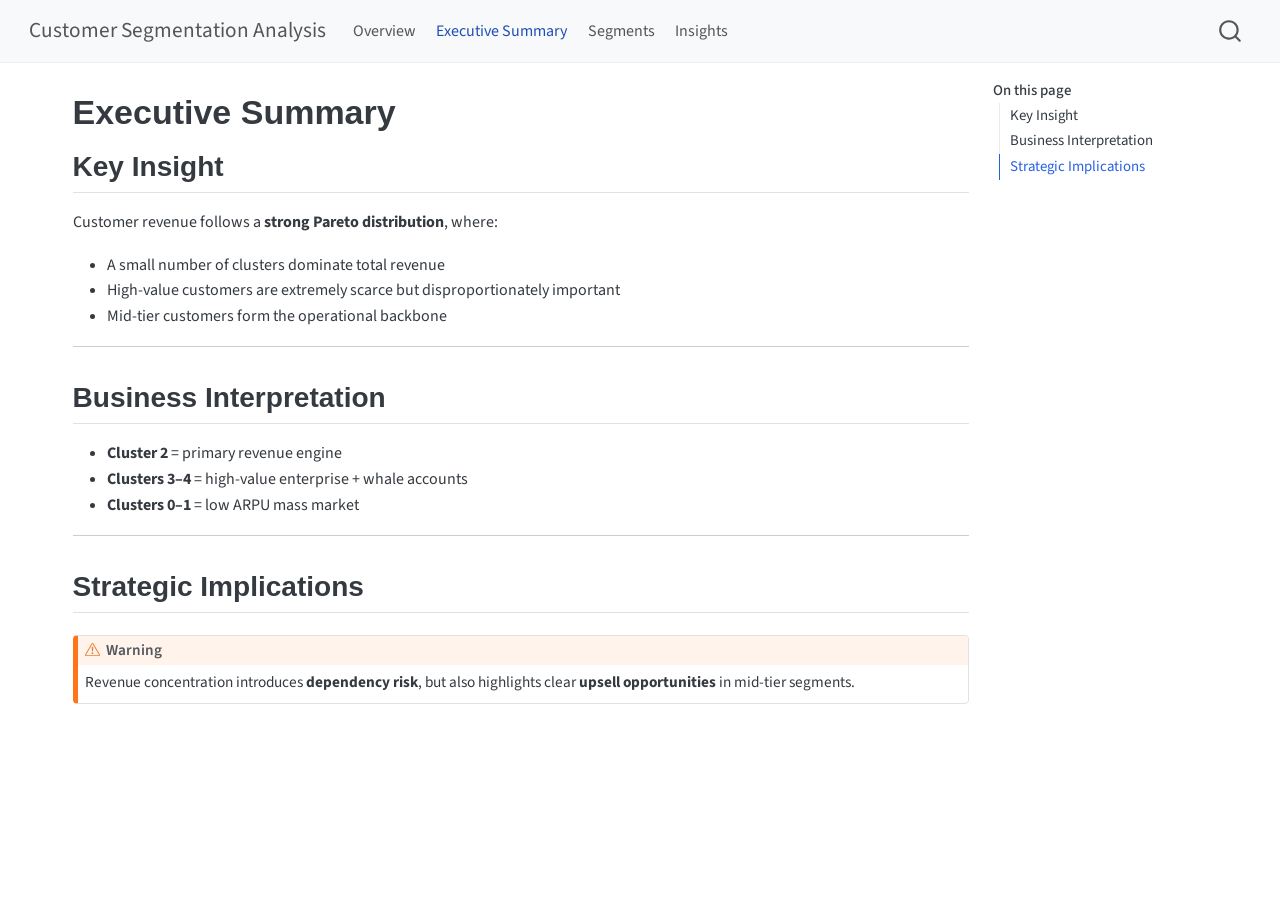
==== docs/01_executive_summary.html @ 8f0c628e "Deploy Quarto customer segmentation dashboard" ====
<!DOCTYPE html>
<html xmlns="http://www.w3.org/1999/xhtml" lang="en" xml:lang="en"><head>

<meta charset="utf-8">
<meta name="generator" content="quarto-1.8.27">

<meta name="viewport" content="width=device-width, initial-scale=1.0, user-scalable=yes">


<title>Executive Summary – Customer Segmentation Analysis</title>
<style>
code{white-space: pre-wrap;}
span.smallcaps{font-variant: small-caps;}
div.columns{display: flex; gap: min(4vw, 1.5em);}
div.column{flex: auto; overflow-x: auto;}
div.hanging-indent{margin-left: 1.5em; text-indent: -1.5em;}
ul.task-list{list-style: none;}
ul.task-list li input[type="checkbox"] {
  width: 0.8em;
  margin: 0 0.8em 0.2em -1em; /* quarto-specific, see https://github.com/quarto-dev/quarto-cli/issues/4556 */ 
  vertical-align: middle;
}
</style>


<script src="site_libs/quarto-nav/quarto-nav.js"></script>
<script src="site_libs/quarto-nav/headroom.min.js"></script>
<script src="site_libs/clipboard/clipboard.min.js"></script>
<script src="site_libs/quarto-search/autocomplete.umd.js"></script>
<script src="site_libs/quarto-search/fuse.min.js"></script>
<script src="site_libs/quarto-search/quarto-search.js"></script>
<meta name="quarto:offset" content="./">
<script src="site_libs/quarto-html/quarto.js" type="module"></script>
<script src="site_libs/quarto-html/tabsets/tabsets.js" type="module"></script>
<script src="site_libs/quarto-html/axe/axe-check.js" type="module"></script>
<script src="site_libs/quarto-html/popper.min.js"></script>
<script src="site_libs/quarto-html/tippy.umd.min.js"></script>
<script src="site_libs/quarto-html/anchor.min.js"></script>
<link href="site_libs/quarto-html/tippy.css" rel="stylesheet">
<link href="site_libs/quarto-html/quarto-syntax-highlighting-ed96de9b727972fe78a7b5d16c58bf87.css" rel="stylesheet" id="quarto-text-highlighting-styles">
<script src="site_libs/bootstrap/bootstrap.min.js"></script>
<link href="site_libs/bootstrap/bootstrap-icons.css" rel="stylesheet">
<link href="site_libs/bootstrap/bootstrap-e31584831b205ffbb2d98406f31c2a5b.min.css" rel="stylesheet" append-hash="true" id="quarto-bootstrap" data-mode="light">
<script id="quarto-search-options" type="application/json">{
  "location": "navbar",
  "copy-button": false,
  "collapse-after": 3,
  "panel-placement": "end",
  "type": "overlay",
  "limit": 50,
  "keyboard-shortcut": [
    "f",
    "/",
    "s"
  ],
  "show-item-context": false,
  "language": {
    "search-no-results-text": "No results",
    "search-matching-documents-text": "matching documents",
    "search-copy-link-title": "Copy link to search",
    "search-hide-matches-text": "Hide additional matches",
    "search-more-match-text": "more match in this document",
    "search-more-matches-text": "more matches in this document",
    "search-clear-button-title": "Clear",
    "search-text-placeholder": "",
    "search-detached-cancel-button-title": "Cancel",
    "search-submit-button-title": "Submit",
    "search-label": "Search"
  }
}</script>


<link rel="stylesheet" href="assets/style.css">
</head>

<body class="nav-fixed quarto-light">

<div id="quarto-search-results"></div>
  <header id="quarto-header" class="headroom fixed-top">
    <nav class="navbar navbar-expand-lg " data-bs-theme="dark">
      <div class="navbar-container container-fluid">
      <div class="navbar-brand-container mx-auto">
    <a class="navbar-brand" href="./index.html">
    <span class="navbar-title">Customer Segmentation Analysis</span>
    </a>
  </div>
            <div id="quarto-search" class="" title="Search"></div>
          <button class="navbar-toggler" type="button" data-bs-toggle="collapse" data-bs-target="#navbarCollapse" aria-controls="navbarCollapse" role="menu" aria-expanded="false" aria-label="Toggle navigation" onclick="if (window.quartoToggleHeadroom) { window.quartoToggleHeadroom(); }">
  <span class="navbar-toggler-icon"></span>
</button>
          <div class="collapse navbar-collapse" id="navbarCollapse">
            <ul class="navbar-nav navbar-nav-scroll me-auto">
  <li class="nav-item">
    <a class="nav-link" href="./index.html"> 
<span class="menu-text">Overview</span></a>
  </li>  
  <li class="nav-item">
    <a class="nav-link active" href="./01_executive_summary.html" aria-current="page"> 
<span class="menu-text">Executive Summary</span></a>
  </li>  
  <li class="nav-item">
    <a class="nav-link" href="./02_segmentation_analysis.html"> 
<span class="menu-text">Segments</span></a>
  </li>  
  <li class="nav-item">
    <a class="nav-link" href="./03_business_insights.html"> 
<span class="menu-text">Insights</span></a>
  </li>  
</ul>
          </div> <!-- /navcollapse -->
            <div class="quarto-navbar-tools">
</div>
      </div> <!-- /container-fluid -->
    </nav>
</header>
<!-- content -->
<div id="quarto-content" class="quarto-container page-columns page-rows-contents page-layout-full page-navbar">
<!-- sidebar -->
<!-- margin-sidebar -->
    <div id="quarto-margin-sidebar" class="sidebar margin-sidebar">
        <nav id="TOC" role="doc-toc" class="toc-active">
    <h2 id="toc-title">On this page</h2>
   
  <ul class="collapse">
  <li><a href="#key-insight" id="toc-key-insight" class="nav-link active" data-scroll-target="#key-insight">Key Insight</a></li>
  <li><a href="#business-interpretation" id="toc-business-interpretation" class="nav-link" data-scroll-target="#business-interpretation">Business Interpretation</a></li>
  <li><a href="#strategic-implications" id="toc-strategic-implications" class="nav-link" data-scroll-target="#strategic-implications">Strategic Implications</a></li>
  </ul>
</nav>
    </div>
<!-- main -->
<main class="content column-page-left" id="quarto-document-content">

<header id="title-block-header" class="quarto-title-block default">
<div class="quarto-title">
<h1 class="title">Executive Summary</h1>
</div>



<div class="quarto-title-meta column-page-left">

    
  
    
  </div>
  


</header>


<section id="key-insight" class="level2">
<h2 class="anchored" data-anchor-id="key-insight">Key Insight</h2>
<p>Customer revenue follows a <strong>strong Pareto distribution</strong>, where:</p>
<ul>
<li>A small number of clusters dominate total revenue</li>
<li>High-value customers are extremely scarce but disproportionately important</li>
<li>Mid-tier customers form the operational backbone</li>
</ul>
<hr>
</section>
<section id="business-interpretation" class="level2">
<h2 class="anchored" data-anchor-id="business-interpretation">Business Interpretation</h2>
<ul>
<li><strong>Cluster 2</strong> = primary revenue engine<br>
</li>
<li><strong>Clusters 3–4</strong> = high-value enterprise + whale accounts<br>
</li>
<li><strong>Clusters 0–1</strong> = low ARPU mass market</li>
</ul>
<hr>
</section>
<section id="strategic-implications" class="level2">
<h2 class="anchored" data-anchor-id="strategic-implications">Strategic Implications</h2>
<div class="callout callout-style-default callout-warning callout-titled">
<div class="callout-header d-flex align-content-center">
<div class="callout-icon-container">
<i class="callout-icon"></i>
</div>
<div class="callout-title-container flex-fill">
Warning
</div>
</div>
<div class="callout-body-container callout-body">
<p>Revenue concentration introduces <strong>dependency risk</strong>, but also highlights clear <strong>upsell opportunities</strong> in mid-tier segments.</p>
</div>
</div>


</section>

</main> <!-- /main -->
<script id="quarto-html-after-body" type="application/javascript">
  window.document.addEventListener("DOMContentLoaded", function (event) {
    const icon = "";
    const anchorJS = new window.AnchorJS();
    anchorJS.options = {
      placement: 'right',
      icon: icon
    };
    anchorJS.add('.anchored');
    const isCodeAnnotation = (el) => {
      for (const clz of el.classList) {
        if (clz.startsWith('code-annotation-')) {                     
          return true;
        }
      }
      return false;
    }
    const onCopySuccess = function(e) {
      // button target
      const button = e.trigger;
      // don't keep focus
      button.blur();
      // flash "checked"
      button.classList.add('code-copy-button-checked');
      var currentTitle = button.getAttribute("title");
      button.setAttribute("title", "Copied!");
      let tooltip;
      if (window.bootstrap) {
        button.setAttribute("data-bs-toggle", "tooltip");
        button.setAttribute("data-bs-placement", "left");
        button.setAttribute("data-bs-title", "Copied!");
        tooltip = new bootstrap.Tooltip(button, 
          { trigger: "manual", 
            customClass: "code-copy-button-tooltip",
            offset: [0, -8]});
        tooltip.show();    
      }
      setTimeout(function() {
        if (tooltip) {
          tooltip.hide();
          button.removeAttribute("data-bs-title");
          button.removeAttribute("data-bs-toggle");
          button.removeAttribute("data-bs-placement");
        }
        button.setAttribute("title", currentTitle);
        button.classList.remove('code-copy-button-checked');
      }, 1000);
      // clear code selection
      e.clearSelection();
    }
    const getTextToCopy = function(trigger) {
      const outerScaffold = trigger.parentElement.cloneNode(true);
      const codeEl = outerScaffold.querySelector('code');
      for (const childEl of codeEl.children) {
        if (isCodeAnnotation(childEl)) {
          childEl.remove();
        }
      }
      return codeEl.innerText;
    }
    const clipboard = new window.ClipboardJS('.code-copy-button:not([data-in-quarto-modal])', {
      text: getTextToCopy
    });
    clipboard.on('success', onCopySuccess);
    if (window.document.getElementById('quarto-embedded-source-code-modal')) {
      const clipboardModal = new window.ClipboardJS('.code-copy-button[data-in-quarto-modal]', {
        text: getTextToCopy,
        container: window.document.getElementById('quarto-embedded-source-code-modal')
      });
      clipboardModal.on('success', onCopySuccess);
    }
      var localhostRegex = new RegExp(/^(?:http|https):\/\/localhost\:?[0-9]*\//);
      var mailtoRegex = new RegExp(/^mailto:/);
        var filterRegex = new RegExp('/' + window.location.host + '/');
      var isInternal = (href) => {
          return filterRegex.test(href) || localhostRegex.test(href) || mailtoRegex.test(href);
      }
      // Inspect non-navigation links and adorn them if external
     var links = window.document.querySelectorAll('a[href]:not(.nav-link):not(.navbar-brand):not(.toc-action):not(.sidebar-link):not(.sidebar-item-toggle):not(.pagination-link):not(.no-external):not([aria-hidden]):not(.dropdown-item):not(.quarto-navigation-tool):not(.about-link)');
      for (var i=0; i<links.length; i++) {
        const link = links[i];
        if (!isInternal(link.href)) {
          // undo the damage that might have been done by quarto-nav.js in the case of
          // links that we want to consider external
          if (link.dataset.originalHref !== undefined) {
            link.href = link.dataset.originalHref;
          }
        }
      }
    function tippyHover(el, contentFn, onTriggerFn, onUntriggerFn) {
      const config = {
        allowHTML: true,
        maxWidth: 500,
        delay: 100,
        arrow: false,
        appendTo: function(el) {
            return el.parentElement;
        },
        interactive: true,
        interactiveBorder: 10,
        theme: 'quarto',
        placement: 'bottom-start',
      };
      if (contentFn) {
        config.content = contentFn;
      }
      if (onTriggerFn) {
        config.onTrigger = onTriggerFn;
      }
      if (onUntriggerFn) {
        config.onUntrigger = onUntriggerFn;
      }
      window.tippy(el, config); 
    }
    const noterefs = window.document.querySelectorAll('a[role="doc-noteref"]');
    for (var i=0; i<noterefs.length; i++) {
      const ref = noterefs[i];
      tippyHover(ref, function() {
        // use id or data attribute instead here
        let href = ref.getAttribute('data-footnote-href') || ref.getAttribute('href');
        try { href = new URL(href).hash; } catch {}
        const id = href.replace(/^#\/?/, "");
        const note = window.document.getElementById(id);
        if (note) {
          return note.innerHTML;
        } else {
          return "";
        }
      });
    }
    const xrefs = window.document.querySelectorAll('a.quarto-xref');
    const processXRef = (id, note) => {
      // Strip column container classes
      const stripColumnClz = (el) => {
        el.classList.remove("page-full", "page-columns");
        if (el.children) {
          for (const child of el.children) {
            stripColumnClz(child);
          }
        }
      }
      stripColumnClz(note)
      if (id === null || id.startsWith('sec-')) {
        // Special case sections, only their first couple elements
        const container = document.createElement("div");
        if (note.children && note.children.length > 2) {
          container.appendChild(note.children[0].cloneNode(true));
          for (let i = 1; i < note.children.length; i++) {
            const child = note.children[i];
            if (child.tagName === "P" && child.innerText === "") {
              continue;
            } else {
              container.appendChild(child.cloneNode(true));
              break;
            }
          }
          if (window.Quarto?.typesetMath) {
            window.Quarto.typesetMath(container);
          }
          return container.innerHTML
        } else {
          if (window.Quarto?.typesetMath) {
            window.Quarto.typesetMath(note);
          }
          return note.innerHTML;
        }
      } else {
        // Remove any anchor links if they are present
        const anchorLink = note.querySelector('a.anchorjs-link');
        if (anchorLink) {
          anchorLink.remove();
        }
        if (window.Quarto?.typesetMath) {
          window.Quarto.typesetMath(note);
        }
        if (note.classList.contains("callout")) {
          return note.outerHTML;
        } else {
          return note.innerHTML;
        }
      }
    }
    for (var i=0; i<xrefs.length; i++) {
      const xref = xrefs[i];
      tippyHover(xref, undefined, function(instance) {
        instance.disable();
        let url = xref.getAttribute('href');
        let hash = undefined; 
        if (url.startsWith('#')) {
          hash = url;
        } else {
          try { hash = new URL(url).hash; } catch {}
        }
        if (hash) {
          const id = hash.replace(/^#\/?/, "");
          const note = window.document.getElementById(id);
          if (note !== null) {
            try {
              const html = processXRef(id, note.cloneNode(true));
              instance.setContent(html);
            } finally {
              instance.enable();
              instance.show();
            }
          } else {
            // See if we can fetch this
            fetch(url.split('#')[0])
            .then(res => res.text())
            .then(html => {
              const parser = new DOMParser();
              const htmlDoc = parser.parseFromString(html, "text/html");
              const note = htmlDoc.getElementById(id);
              if (note !== null) {
                const html = processXRef(id, note);
                instance.setContent(html);
              } 
            }).finally(() => {
              instance.enable();
              instance.show();
            });
          }
        } else {
          // See if we can fetch a full url (with no hash to target)
          // This is a special case and we should probably do some content thinning / targeting
          fetch(url)
          .then(res => res.text())
          .then(html => {
            const parser = new DOMParser();
            const htmlDoc = parser.parseFromString(html, "text/html");
            const note = htmlDoc.querySelector('main.content');
            if (note !== null) {
              // This should only happen for chapter cross references
              // (since there is no id in the URL)
              // remove the first header
              if (note.children.length > 0 && note.children[0].tagName === "HEADER") {
                note.children[0].remove();
              }
              const html = processXRef(null, note);
              instance.setContent(html);
            } 
          }).finally(() => {
            instance.enable();
            instance.show();
          });
        }
      }, function(instance) {
      });
    }
        let selectedAnnoteEl;
        const selectorForAnnotation = ( cell, annotation) => {
          let cellAttr = 'data-code-cell="' + cell + '"';
          let lineAttr = 'data-code-annotation="' +  annotation + '"';
          const selector = 'span[' + cellAttr + '][' + lineAttr + ']';
          return selector;
        }
        const selectCodeLines = (annoteEl) => {
          const doc = window.document;
          const targetCell = annoteEl.getAttribute("data-target-cell");
          const targetAnnotation = annoteEl.getAttribute("data-target-annotation");
          const annoteSpan = window.document.querySelector(selectorForAnnotation(targetCell, targetAnnotation));
          const lines = annoteSpan.getAttribute("data-code-lines").split(",");
          const lineIds = lines.map((line) => {
            return targetCell + "-" + line;
          })
          let top = null;
          let height = null;
          let parent = null;
          if (lineIds.length > 0) {
              //compute the position of the single el (top and bottom and make a div)
              const el = window.document.getElementById(lineIds[0]);
              top = el.offsetTop;
              height = el.offsetHeight;
              parent = el.parentElement.parentElement;
            if (lineIds.length > 1) {
              const lastEl = window.document.getElementById(lineIds[lineIds.length - 1]);
              const bottom = lastEl.offsetTop + lastEl.offsetHeight;
              height = bottom - top;
            }
            if (top !== null && height !== null && parent !== null) {
              // cook up a div (if necessary) and position it 
              let div = window.document.getElementById("code-annotation-line-highlight");
              if (div === null) {
                div = window.document.createElement("div");
                div.setAttribute("id", "code-annotation-line-highlight");
                div.style.position = 'absolute';
                parent.appendChild(div);
              }
              div.style.top = top - 2 + "px";
              div.style.height = height + 4 + "px";
              div.style.left = 0;
              let gutterDiv = window.document.getElementById("code-annotation-line-highlight-gutter");
              if (gutterDiv === null) {
                gutterDiv = window.document.createElement("div");
                gutterDiv.setAttribute("id", "code-annotation-line-highlight-gutter");
                gutterDiv.style.position = 'absolute';
                const codeCell = window.document.getElementById(targetCell);
                const gutter = codeCell.querySelector('.code-annotation-gutter');
                gutter.appendChild(gutterDiv);
              }
              gutterDiv.style.top = top - 2 + "px";
              gutterDiv.style.height = height + 4 + "px";
            }
            selectedAnnoteEl = annoteEl;
          }
        };
        const unselectCodeLines = () => {
          const elementsIds = ["code-annotation-line-highlight", "code-annotation-line-highlight-gutter"];
          elementsIds.forEach((elId) => {
            const div = window.document.getElementById(elId);
            if (div) {
              div.remove();
            }
          });
          selectedAnnoteEl = undefined;
        };
          // Handle positioning of the toggle
      window.addEventListener(
        "resize",
        throttle(() => {
          elRect = undefined;
          if (selectedAnnoteEl) {
            selectCodeLines(selectedAnnoteEl);
          }
        }, 10)
      );
      function throttle(fn, ms) {
      let throttle = false;
      let timer;
        return (...args) => {
          if(!throttle) { // first call gets through
              fn.apply(this, args);
              throttle = true;
          } else { // all the others get throttled
              if(timer) clearTimeout(timer); // cancel #2
              timer = setTimeout(() => {
                fn.apply(this, args);
                timer = throttle = false;
              }, ms);
          }
        };
      }
        // Attach click handler to the DT
        const annoteDls = window.document.querySelectorAll('dt[data-target-cell]');
        for (const annoteDlNode of annoteDls) {
          annoteDlNode.addEventListener('click', (event) => {
            const clickedEl = event.target;
            if (clickedEl !== selectedAnnoteEl) {
              unselectCodeLines();
              const activeEl = window.document.querySelector('dt[data-target-cell].code-annotation-active');
              if (activeEl) {
                activeEl.classList.remove('code-annotation-active');
              }
              selectCodeLines(clickedEl);
              clickedEl.classList.add('code-annotation-active');
            } else {
              // Unselect the line
              unselectCodeLines();
              clickedEl.classList.remove('code-annotation-active');
            }
          });
        }
    const findCites = (el) => {
      const parentEl = el.parentElement;
      if (parentEl) {
        const cites = parentEl.dataset.cites;
        if (cites) {
          return {
            el,
            cites: cites.split(' ')
          };
        } else {
          return findCites(el.parentElement)
        }
      } else {
        return undefined;
      }
    };
    var bibliorefs = window.document.querySelectorAll('a[role="doc-biblioref"]');
    for (var i=0; i<bibliorefs.length; i++) {
      const ref = bibliorefs[i];
      const citeInfo = findCites(ref);
      if (citeInfo) {
        tippyHover(citeInfo.el, function() {
          var popup = window.document.createElement('div');
          citeInfo.cites.forEach(function(cite) {
            var citeDiv = window.document.createElement('div');
            citeDiv.classList.add('hanging-indent');
            citeDiv.classList.add('csl-entry');
            var biblioDiv = window.document.getElementById('ref-' + cite);
            if (biblioDiv) {
              citeDiv.innerHTML = biblioDiv.innerHTML;
            }
            popup.appendChild(citeDiv);
          });
          return popup.innerHTML;
        });
      }
    }
  });
  </script>
</div> <!-- /content -->




</body></html>
---- docs/site_libs/quarto-html/tippy.css ----
.tippy-box[data-animation=fade][data-state=hidden]{opacity:0}[data-tippy-root]{max-width:calc(100vw - 10px)}.tippy-box{position:relative;background-color:#333;color:#fff;border-radius:4px;font-size:14px;line-height:1.4;white-space:normal;outline:0;transition-property:transform,visibility,opacity}.tippy-box[data-placement^=top]>.tippy-arrow{bottom:0}.tippy-box[data-placement^=top]>.tippy-arrow:before{bottom:-7px;left:0;border-width:8px 8px 0;border-top-color:initial;transform-origin:center top}.tippy-box[data-placement^=bottom]>.tippy-arrow{top:0}.tippy-box[data-placement^=bottom]>.tippy-arrow:before{top:-7px;left:0;border-width:0 8px 8px;border-bottom-color:initial;transform-origin:center bottom}.tippy-box[data-placement^=left]>.tippy-arrow{right:0}.tippy-box[data-placement^=left]>.tippy-arrow:before{border-width:8px 0 8px 8px;border-left-color:initial;right:-7px;transform-origin:center left}.tippy-box[data-placement^=right]>.tippy-arrow{left:0}.tippy-box[data-placement^=right]>.tippy-arrow:before{left:-7px;border-width:8px 8px 8px 0;border-right-color:initial;transform-origin:center right}.tippy-box[data-inertia][data-state=visible]{transition-timing-function:cubic-bezier(.54,1.5,.38,1.11)}.tippy-arrow{width:16px;height:16px;color:#333}.tippy-arrow:before{content:"";position:absolute;border-color:transparent;border-style:solid}.tippy-content{position:relative;padding:5px 9px;z-index:1}
---- docs/site_libs/quarto-html/quarto-syntax-highlighting-ed96de9b727972fe78a7b5d16c58bf87.css ----
/* quarto syntax highlight colors */
:root {
  --quarto-hl-ot-color: #003B4F;
  --quarto-hl-at-color: #657422;
  --quarto-hl-ss-color: #20794D;
  --quarto-hl-an-color: #5E5E5E;
  --quarto-hl-fu-color: #4758AB;
  --quarto-hl-st-color: #20794D;
  --quarto-hl-cf-color: #003B4F;
  --quarto-hl-op-color: #5E5E5E;
  --quarto-hl-er-color: #AD0000;
  --quarto-hl-bn-color: #AD0000;
  --quarto-hl-al-color: #AD0000;
  --quarto-hl-va-color: #111111;
  --quarto-hl-bu-color: inherit;
  --quarto-hl-ex-color: inherit;
  --quarto-hl-pp-color: #AD0000;
  --quarto-hl-in-color: #5E5E5E;
  --quarto-hl-vs-color: #20794D;
  --quarto-hl-wa-color: #5E5E5E;
  --quarto-hl-do-color: #5E5E5E;
  --quarto-hl-im-color: #00769E;
  --quarto-hl-ch-color: #20794D;
  --quarto-hl-dt-color: #AD0000;
  --quarto-hl-fl-color: #AD0000;
  --quarto-hl-co-color: #5E5E5E;
  --quarto-hl-cv-color: #5E5E5E;
  --quarto-hl-cn-color: #8f5902;
  --quarto-hl-sc-color: #5E5E5E;
  --quarto-hl-dv-color: #AD0000;
  --quarto-hl-kw-color: #003B4F;
}

/* other quarto variables */
:root {
  --quarto-font-monospace: SFMono-Regular, Menlo, Monaco, Consolas, "Liberation Mono", "Courier New", monospace;
}

/* syntax highlight based on Pandoc's rules */
pre > code.sourceCode > span {
  color: #003B4F;
}

code.sourceCode > span {
  color: #003B4F;
}

div.sourceCode,
div.sourceCode pre.sourceCode {
  color: #003B4F;
}

/* Normal */
code span {
  color: #003B4F;
}

/* Alert */
code span.al {
  color: #AD0000;
  font-style: inherit;
}

/* Annotation */
code span.an {
  color: #5E5E5E;
  font-style: inherit;
}

/* Attribute */
code span.at {
  color: #657422;
  font-style: inherit;
}

/* BaseN */
code span.bn {
  color: #AD0000;
  font-style: inherit;
}

/* BuiltIn */
code span.bu {
  font-style: inherit;
}

/* ControlFlow */
code span.cf {
  color: #003B4F;
  font-weight: bold;
  font-style: inherit;
}

/* Char */
code span.ch {
  color: #20794D;
  font-style: inherit;
}

/* Constant */
code span.cn {
  color: #8f5902;
  font-style: inherit;
}

/* Comment */
code span.co {
  color: #5E5E5E;
  font-style: inherit;
}

/* CommentVar */
code span.cv {
  color: #5E5E5E;
  font-style: italic;
}

/* Documentation */
code span.do {
  color: #5E5E5E;
  font-style: italic;
}

/* DataType */
code span.dt {
  color: #AD0000;
  font-style: inherit;
}

/* DecVal */
code span.dv {
  color: #AD0000;
  font-style: inherit;
}

/* Error */
code span.er {
  color: #AD0000;
  font-style: inherit;
}

/* Extension */
code span.ex {
  font-style: inherit;
}

/* Float */
code span.fl {
  color: #AD0000;
  font-style: inherit;
}

/* Function */
code span.fu {
  color: #4758AB;
  font-style: inherit;
}

/* Import */
code span.im {
  color: #00769E;
  font-style: inherit;
}

/* Information */
code span.in {
  color: #5E5E5E;
  font-style: inherit;
}

/* Keyword */
code span.kw {
  color: #003B4F;
  font-weight: bold;
  font-style: inherit;
}

/* Operator */
code span.op {
  color: #5E5E5E;
  font-style: inherit;
}

/* Other */
code span.ot {
  color: #003B4F;
  font-style: inherit;
}

/* Preprocessor */
code span.pp {
  color: #AD0000;
  font-style: inherit;
}

/* SpecialChar */
code span.sc {
  color: #5E5E5E;
  font-style: inherit;
}

/* SpecialString */
code span.ss {
  color: #20794D;
  font-style: inherit;
}

/* String */
code span.st {
  color: #20794D;
  font-style: inherit;
}

/* Variable */
code span.va {
  color: #111111;
  font-style: inherit;
}

/* VerbatimString */
code span.vs {
  color: #20794D;
  font-style: inherit;
}

/* Warning */
code span.wa {
  color: #5E5E5E;
  font-style: italic;
}

.prevent-inlining {
  content: "</";
}

/*# sourceMappingURL=0920dd6d7437995b8cdf7429764427b1.css.map */
---- docs/assets/style.css ----
h1, h2, h3 {
  font-family: -apple-system, BlinkMacSystemFont, "Segoe UI", Helvetica, Arial;
}

body {
  font-size: 16px;
  line-height: 1.6;
}

.callout-important {
  border-left: 4px solid #1f77b4;
}

.callout-warning {
  border-left: 4px solid #d62728;
}

.navbar {
  border-bottom: 1px solid #eee;
}
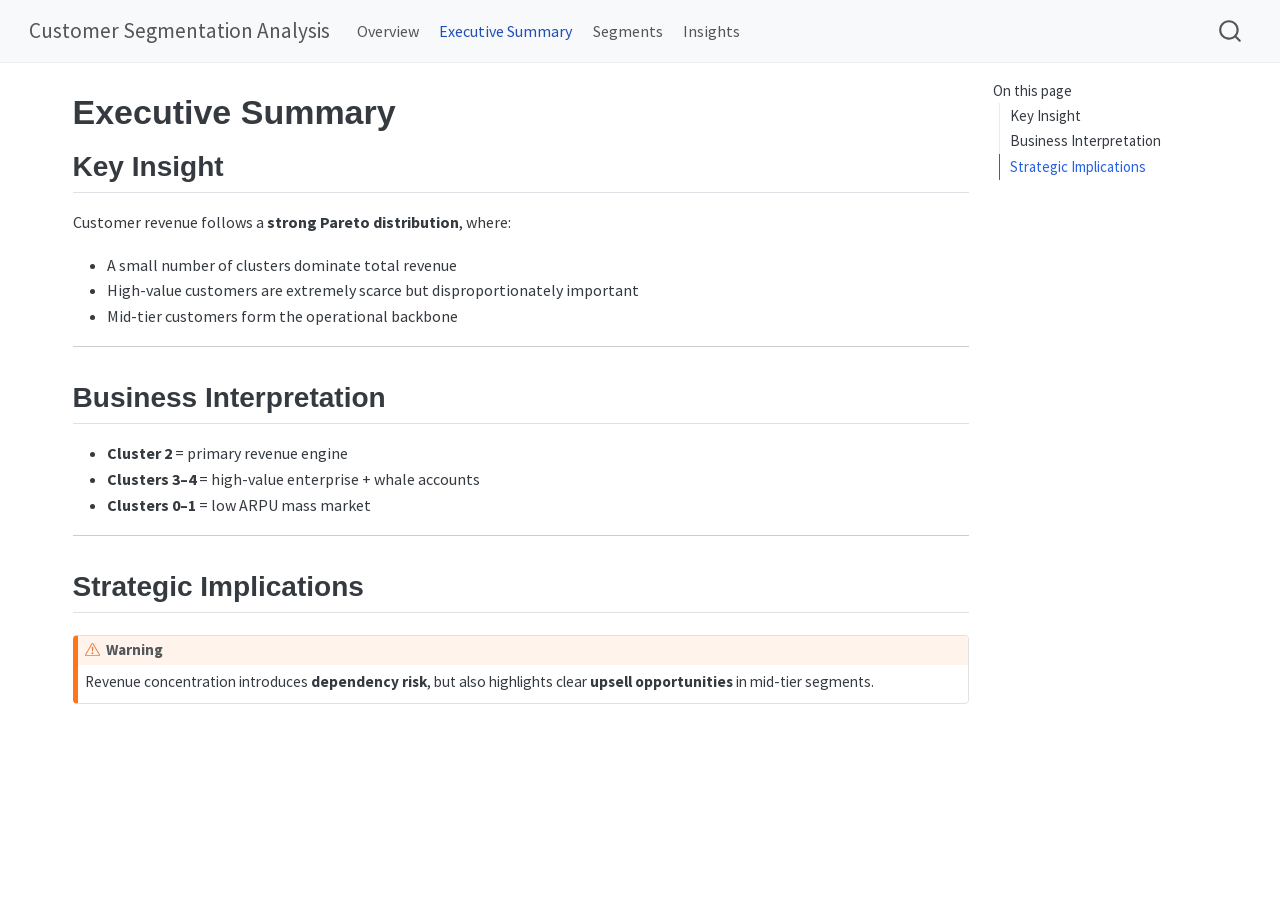
==== commit 43bccf2a: "update dashboard" ====
--- a/docs/01_executive_summary.html
+++ b/docs/01_executive_summary.html
@@ -16,31 +16,3789 @@
 div.hanging-indent{margin-left: 1.5em; text-indent: -1.5em;}
 ul.task-list{list-style: none;}
 ul.task-list li input[type="checkbox"] {
-  width: 0.8em;
-  margin: 0 0.8em 0.2em -1em; /* quarto-specific, see https://github.com/quarto-dev/quarto-cli/issues/4556 */ 
-  vertical-align: middle;
+width: 0.8em;
+margin: 0 0.8em 0.2em -1em;  vertical-align: middle;
 }
 </style>
 
 
-<script src="site_libs/quarto-nav/quarto-nav.js"></script>
-<script src="site_libs/quarto-nav/headroom.min.js"></script>
-<script src="site_libs/clipboard/clipboard.min.js"></script>
-<script src="site_libs/quarto-search/autocomplete.umd.js"></script>
-<script src="site_libs/quarto-search/fuse.min.js"></script>
-<script src="site_libs/quarto-search/quarto-search.js"></script>
+<script>const headroomChanged = new CustomEvent("quarto-hrChanged", {
+  detail: {},
+  bubbles: true,
+  cancelable: false,
+  composed: false,
+});
+
+const announceDismiss = () => {
+  const annEl = window.document.getElementById("quarto-announcement");
+  if (annEl) {
+    annEl.remove();
+
+    const annId = annEl.getAttribute("data-announcement-id");
+    window.localStorage.setItem(`quarto-announce-${annId}`, "true");
+  }
+};
+
+const announceRegister = () => {
+  const annEl = window.document.getElementById("quarto-announcement");
+  if (annEl) {
+    const annId = annEl.getAttribute("data-announcement-id");
+    const isDismissed =
+      window.localStorage.getItem(`quarto-announce-${annId}`) || false;
+    if (isDismissed) {
+      announceDismiss();
+      return;
+    } else {
+      annEl.classList.remove("hidden");
+    }
+
+    const actionEl = annEl.querySelector(".quarto-announcement-action");
+    if (actionEl) {
+      actionEl.addEventListener("click", function (e) {
+        e.preventDefault();
+        // Hide the bar immediately
+        announceDismiss();
+      });
+    }
+  }
+};
+
+window.document.addEventListener("DOMContentLoaded", function () {
+  let init = false;
+
+  announceRegister();
+
+  // Manage the back to top button, if one is present.
+  let lastScrollTop = window.pageYOffset || document.documentElement.scrollTop;
+  const scrollDownBuffer = 5;
+  const scrollUpBuffer = 35;
+  const btn = document.getElementById("quarto-back-to-top");
+  const hideBackToTop = () => {
+    btn.style.display = "none";
+  };
+  const showBackToTop = () => {
+    btn.style.display = "inline-block";
+  };
+  if (btn) {
+    window.document.addEventListener(
+      "scroll",
+      function () {
+        const currentScrollTop =
+          window.pageYOffset || document.documentElement.scrollTop;
+
+        // Shows and hides the button 'intelligently' as the user scrolls
+        if (currentScrollTop - scrollDownBuffer > lastScrollTop) {
+          hideBackToTop();
+          lastScrollTop = currentScrollTop <= 0 ? 0 : currentScrollTop;
+        } else if (currentScrollTop < lastScrollTop - scrollUpBuffer) {
+          showBackToTop();
+          lastScrollTop = currentScrollTop <= 0 ? 0 : currentScrollTop;
+        }
+
+        // Show the button at the bottom, hides it at the top
+        if (currentScrollTop <= 0) {
+          hideBackToTop();
+        } else if (
+          window.innerHeight + currentScrollTop >=
+          document.body.offsetHeight
+        ) {
+          showBackToTop();
+        }
+      },
+      false
+    );
+  }
+
+  function throttle(func, wait) {
+    var timeout;
+    return function () {
+      const context = this;
+      const args = arguments;
+      const later = function () {
+        clearTimeout(timeout);
+        timeout = null;
+        func.apply(context, args);
+      };
+
+      if (!timeout) {
+        timeout = setTimeout(later, wait);
+      }
+    };
+  }
+
+  function headerOffset() {
+    // Set an offset if there is are fixed top navbar
+    const headerEl = window.document.querySelector("header.fixed-top");
+    if (headerEl) {
+      return headerEl.clientHeight;
+    } else {
+      return 0;
+    }
+  }
+
+  function footerOffset() {
+    const footerEl = window.document.querySelector("footer.footer");
+    if (footerEl) {
+      return footerEl.clientHeight;
+    } else {
+      return 0;
+    }
+  }
+
+  function dashboardOffset() {
+    const dashboardNavEl = window.document.getElementById(
+      "quarto-dashboard-header"
+    );
+    if (dashboardNavEl !== null) {
+      return dashboardNavEl.clientHeight;
+    } else {
+      return 0;
+    }
+  }
+
+  function updateDocumentOffsetWithoutAnimation() {
+    updateDocumentOffset(false);
+  }
+
+  function updateDocumentOffset(animated) {
+    // set body offset
+    const topOffset = headerOffset();
+    const bodyOffset = topOffset + footerOffset() + dashboardOffset();
+    const bodyEl = window.document.body;
+    bodyEl.setAttribute("data-bs-offset", topOffset);
+    bodyEl.style.paddingTop = topOffset + "px";
+
+    // deal with sidebar offsets
+    const sidebars = window.document.querySelectorAll(
+      ".sidebar, .headroom-target"
+    );
+    sidebars.forEach((sidebar) => {
+      if (!animated) {
+        sidebar.classList.add("notransition");
+        // Remove the no transition class after the animation has time to complete
+        setTimeout(function () {
+          sidebar.classList.remove("notransition");
+        }, 201);
+      }
+
+      if (window.Headroom && sidebar.classList.contains("sidebar-unpinned")) {
+        sidebar.style.top = "0";
+        sidebar.style.maxHeight = "100vh";
+      } else {
+        sidebar.style.top = topOffset + "px";
+        sidebar.style.maxHeight = "calc(100vh - " + topOffset + "px)";
+      }
+    });
+
+    // allow space for footer
+    const mainContainer = window.document.querySelector(".quarto-container");
+    if (mainContainer) {
+      mainContainer.style.minHeight = "calc(100vh - " + bodyOffset + "px)";
+    }
+
+    // link offset
+    let linkStyle = window.document.querySelector("#quarto-target-style");
+    if (!linkStyle) {
+      linkStyle = window.document.createElement("style");
+      linkStyle.setAttribute("id", "quarto-target-style");
+      window.document.head.appendChild(linkStyle);
+    }
+    while (linkStyle.firstChild) {
+      linkStyle.removeChild(linkStyle.firstChild);
+    }
+    if (topOffset > 0) {
+      linkStyle.appendChild(
+        window.document.createTextNode(`
+      section:target::before {
+        content: "";
+        display: block;
+        height: ${topOffset}px;
+        margin: -${topOffset}px 0 0;
+      }`)
+      );
+    }
+    if (init) {
+      window.dispatchEvent(headroomChanged);
+    }
+    init = true;
+  }
+
+  // initialize headroom
+  var header = window.document.querySelector("#quarto-header");
+  if (header && window.Headroom) {
+    const headroom = new window.Headroom(header, {
+      tolerance: 5,
+      onPin: function () {
+        const sidebars = window.document.querySelectorAll(
+          ".sidebar, .headroom-target"
+        );
+        sidebars.forEach((sidebar) => {
+          sidebar.classList.remove("sidebar-unpinned");
+        });
+        updateDocumentOffset();
+      },
+      onUnpin: function () {
+        const sidebars = window.document.querySelectorAll(
+          ".sidebar, .headroom-target"
+        );
+        sidebars.forEach((sidebar) => {
+          sidebar.classList.add("sidebar-unpinned");
+        });
+        updateDocumentOffset();
+      },
+    });
+    headroom.init();
+
+    let frozen = false;
+    window.quartoToggleHeadroom = function () {
+      if (frozen) {
+        headroom.unfreeze();
+        frozen = false;
+      } else {
+        headroom.freeze();
+        frozen = true;
+      }
+    };
+  }
+
+  window.addEventListener(
+    "hashchange",
+    function (e) {
+      if (
+        getComputedStyle(document.documentElement).scrollBehavior !== "smooth"
+      ) {
+        window.scrollTo(0, window.pageYOffset - headerOffset());
+      }
+    },
+    false
+  );
+
+  // Observe size changed for the header
+  const headerEl = window.document.querySelector("header.fixed-top");
+  if (headerEl && window.ResizeObserver) {
+    const observer = new window.ResizeObserver(() => {
+      setTimeout(updateDocumentOffsetWithoutAnimation, 0);
+    });
+    observer.observe(headerEl, {
+      attributes: true,
+      childList: true,
+      characterData: true,
+    });
+  } else {
+    window.addEventListener(
+      "resize",
+      throttle(updateDocumentOffsetWithoutAnimation, 50)
+    );
+  }
+  setTimeout(updateDocumentOffsetWithoutAnimation, 250);
+
+  // fixup index.html links if we aren't on the filesystem
+  if (window.location.protocol !== "file:") {
+    const links = window.document.querySelectorAll("a");
+    for (let i = 0; i < links.length; i++) {
+      if (links[i].href) {
+        links[i].dataset.originalHref = links[i].href;
+        links[i].href = links[i].href.replace(/\/index\.html/, "/");
+      }
+    }
+
+    // Fixup any sharing links that require urls
+    // Append url to any sharing urls
+    const sharingLinks = window.document.querySelectorAll(
+      "a.sidebar-tools-main-item, a.quarto-navigation-tool, a.quarto-navbar-tools, a.quarto-navbar-tools-item"
+    );
+    for (let i = 0; i < sharingLinks.length; i++) {
+      const sharingLink = sharingLinks[i];
+      const href = sharingLink.getAttribute("href");
+      if (href) {
+        sharingLink.setAttribute(
+          "href",
+          href.replace("|url|", window.location.href)
+        );
+      }
+    }
+
+    // Scroll the active navigation item into view, if necessary
+    const navSidebar = window.document.querySelector("nav#quarto-sidebar");
+    if (navSidebar) {
+      // Find the active item
+      const activeItem = navSidebar.querySelector("li.sidebar-item a.active");
+      if (activeItem) {
+        // Wait for the scroll height and height to resolve by observing size changes on the
+        // nav element that is scrollable
+        const resizeObserver = new ResizeObserver((_entries) => {
+          // The bottom of the element
+          const elBottom = activeItem.offsetTop;
+          const viewBottom = navSidebar.scrollTop + navSidebar.clientHeight;
+
+          // The element height and scroll height are the same, then we are still loading
+          if (viewBottom !== navSidebar.scrollHeight) {
+            // Determine if the item isn't visible and scroll to it
+            if (elBottom >= viewBottom) {
+              navSidebar.scrollTop = elBottom;
+            }
+
+            // stop observing now since we've completed the scroll
+            resizeObserver.unobserve(navSidebar);
+          }
+        });
+        resizeObserver.observe(navSidebar);
+      }
+    }
+  }
+});
+</script>
+<script>/*!
+ * headroom.js v0.12.0 - Give your page some headroom. Hide your header until you need it
+ * Copyright (c) 2020 Nick Williams - http://wicky.nillia.ms/headroom.js
+ * License: MIT
+ */
+
+!function(t,n){"object"==typeof exports&&"undefined"!=typeof module?module.exports=n():"function"==typeof define&&define.amd?define(n):(t=t||self).Headroom=n()}(this,function(){"use strict";function t(){return"undefined"!=typeof window}function d(t){return function(t){return t&&t.document&&function(t){return 9===t.nodeType}(t.document)}(t)?function(t){var n=t.document,o=n.body,s=n.documentElement;return{scrollHeight:function(){return Math.max(o.scrollHeight,s.scrollHeight,o.offsetHeight,s.offsetHeight,o.clientHeight,s.clientHeight)},height:function(){return t.innerHeight||s.clientHeight||o.clientHeight},scrollY:function(){return void 0!==t.pageYOffset?t.pageYOffset:(s||o.parentNode||o).scrollTop}}}(t):function(t){return{scrollHeight:function(){return Math.max(t.scrollHeight,t.offsetHeight,t.clientHeight)},height:function(){return Math.max(t.offsetHeight,t.clientHeight)},scrollY:function(){return t.scrollTop}}}(t)}function n(t,s,e){var n,o=function(){var n=!1;try{var t={get passive(){n=!0}};window.addEventListener("test",t,t),window.removeEventListener("test",t,t)}catch(t){n=!1}return n}(),i=!1,r=d(t),l=r.scrollY(),a={};function c(){var t=Math.round(r.scrollY()),n=r.height(),o=r.scrollHeight();a.scrollY=t,a.lastScrollY=l,a.direction=l<t?"down":"up",a.distance=Math.abs(t-l),a.isOutOfBounds=t<0||o<t+n,a.top=t<=s.offset[a.direction],a.bottom=o<=t+n,a.toleranceExceeded=a.distance>s.tolerance[a.direction],e(a),l=t,i=!1}function h(){i||(i=!0,n=requestAnimationFrame(c))}var u=!!o&&{passive:!0,capture:!1};return t.addEventListener("scroll",h,u),c(),{destroy:function(){cancelAnimationFrame(n),t.removeEventListener("scroll",h,u)}}}function o(t){return t===Object(t)?t:{down:t,up:t}}function s(t,n){n=n||{},Object.assign(this,s.options,n),this.classes=Object.assign({},s.options.classes,n.classes),this.elem=t,this.tolerance=o(this.tolerance),this.offset=o(this.offset),this.initialised=!1,this.frozen=!1}return s.prototype={constructor:s,init:function(){return s.cutsTheMustard&&!this.initialised&&(this.addClass("initial"),this.initialised=!0,setTimeout(function(t){t.scrollTracker=n(t.scroller,{offset:t.offset,tolerance:t.tolerance},t.update.bind(t))},100,this)),this},destroy:function(){this.initialised=!1,Object.keys(this.classes).forEach(this.removeClass,this),this.scrollTracker.destroy()},unpin:function(){!this.hasClass("pinned")&&this.hasClass("unpinned")||(this.addClass("unpinned"),this.removeClass("pinned"),this.onUnpin&&this.onUnpin.call(this))},pin:function(){this.hasClass("unpinned")&&(this.addClass("pinned"),this.removeClass("unpinned"),this.onPin&&this.onPin.call(this))},freeze:function(){this.frozen=!0,this.addClass("frozen")},unfreeze:function(){this.frozen=!1,this.removeClass("frozen")},top:function(){this.hasClass("top")||(this.addClass("top"),this.removeClass("notTop"),this.onTop&&this.onTop.call(this))},notTop:function(){this.hasClass("notTop")||(this.addClass("notTop"),this.removeClass("top"),this.onNotTop&&this.onNotTop.call(this))},bottom:function(){this.hasClass("bottom")||(this.addClass("bottom"),this.removeClass("notBottom"),this.onBottom&&this.onBottom.call(this))},notBottom:function(){this.hasClass("notBottom")||(this.addClass("notBottom"),this.removeClass("bottom"),this.onNotBottom&&this.onNotBottom.call(this))},shouldUnpin:function(t){return"down"===t.direction&&!t.top&&t.toleranceExceeded},shouldPin:function(t){return"up"===t.direction&&t.toleranceExceeded||t.top},addClass:function(t){this.elem.classList.add.apply(this.elem.classList,this.classes[t].split(" "))},removeClass:function(t){this.elem.classList.remove.apply(this.elem.classList,this.classes[t].split(" "))},hasClass:function(t){return this.classes[t].split(" ").every(function(t){return this.classList.contains(t)},this.elem)},update:function(t){t.isOutOfBounds||!0!==this.frozen&&(t.top?this.top():this.notTop(),t.bottom?this.bottom():this.notBottom(),this.shouldUnpin(t)?this.unpin():this.shouldPin(t)&&this.pin())}},s.options={tolerance:{up:0,down:0},offset:0,scroller:t()?window:null,classes:{frozen:"headroom--frozen",pinned:"headroom--pinned",unpinned:"headroom--unpinned",top:"headroom--top",notTop:"headroom--not-top",bottom:"headroom--bottom",notBottom:"headroom--not-bottom",initial:"headroom"}},s.cutsTheMustard=!!(t()&&function(){}.bind&&"classList"in document.documentElement&&Object.assign&&Object.keys&&requestAnimationFrame),s});
+</script>
+<script>/*!
+ * clipboard.js v2.0.11
+ * https://clipboardjs.com/
+ *
+ * Licensed MIT © Zeno Rocha
+ */
+!function(t,e){"object"==typeof exports&&"object"==typeof module?module.exports=e():"function"==typeof define&&define.amd?define([],e):"object"==typeof exports?exports.ClipboardJS=e():t.ClipboardJS=e()}(this,function(){return n={686:function(t,e,n){"use strict";n.d(e,{default:function(){return b}});var e=n(279),i=n.n(e),e=n(370),u=n.n(e),e=n(817),r=n.n(e);function c(t){try{return document.execCommand(t)}catch(t){return}}var a=function(t){t=r()(t);return c("cut"),t};function o(t,e){var n,o,t=(n=t,o="rtl"===document.documentElement.getAttribute("dir"),(t=document.createElement("textarea")).style.fontSize="12pt",t.style.border="0",t.style.padding="0",t.style.margin="0",t.style.position="absolute",t.style[o?"right":"left"]="-9999px",o=window.pageYOffset||document.documentElement.scrollTop,t.style.top="".concat(o,"px"),t.setAttribute("readonly",""),t.value=n,t);return e.container.appendChild(t),e=r()(t),c("copy"),t.remove(),e}var f=function(t){var e=1<arguments.length&&void 0!==arguments[1]?arguments[1]:{container:document.body},n="";return"string"==typeof t?n=o(t,e):t instanceof HTMLInputElement&&!["text","search","url","tel","password"].includes(null==t?void 0:t.type)?n=o(t.value,e):(n=r()(t),c("copy")),n};function l(t){return(l="function"==typeof Symbol&&"symbol"==typeof Symbol.iterator?function(t){return typeof t}:function(t){return t&&"function"==typeof Symbol&&t.constructor===Symbol&&t!==Symbol.prototype?"symbol":typeof t})(t)}var s=function(){var t=0<arguments.length&&void 0!==arguments[0]?arguments[0]:{},e=t.action,n=void 0===e?"copy":e,o=t.container,e=t.target,t=t.text;if("copy"!==n&&"cut"!==n)throw new Error('Invalid "action" value, use either "copy" or "cut"');if(void 0!==e){if(!e||"object"!==l(e)||1!==e.nodeType)throw new Error('Invalid "target" value, use a valid Element');if("copy"===n&&e.hasAttribute("disabled"))throw new Error('Invalid "target" attribute. Please use "readonly" instead of "disabled" attribute');if("cut"===n&&(e.hasAttribute("readonly")||e.hasAttribute("disabled")))throw new Error('Invalid "target" attribute. You can\'t cut text from elements with "readonly" or "disabled" attributes')}return t?f(t,{container:o}):e?"cut"===n?a(e):f(e,{container:o}):void 0};function p(t){return(p="function"==typeof Symbol&&"symbol"==typeof Symbol.iterator?function(t){return typeof t}:function(t){return t&&"function"==typeof Symbol&&t.constructor===Symbol&&t!==Symbol.prototype?"symbol":typeof t})(t)}function d(t,e){for(var n=0;n<e.length;n++){var o=e[n];o.enumerable=o.enumerable||!1,o.configurable=!0,"value"in o&&(o.writable=!0),Object.defineProperty(t,o.key,o)}}function y(t,e){return(y=Object.setPrototypeOf||function(t,e){return t.__proto__=e,t})(t,e)}function h(n){var o=function(){if("undefined"==typeof Reflect||!Reflect.construct)return!1;if(Reflect.construct.sham)return!1;if("function"==typeof Proxy)return!0;try{return Date.prototype.toString.call(Reflect.construct(Date,[],function(){})),!0}catch(t){return!1}}();return function(){var t,e=v(n);return t=o?(t=v(this).constructor,Reflect.construct(e,arguments,t)):e.apply(this,arguments),e=this,!(t=t)||"object"!==p(t)&&"function"!=typeof t?function(t){if(void 0!==t)return t;throw new ReferenceError("this hasn't been initialised - super() hasn't been called")}(e):t}}function v(t){return(v=Object.setPrototypeOf?Object.getPrototypeOf:function(t){return t.__proto__||Object.getPrototypeOf(t)})(t)}function m(t,e){t="data-clipboard-".concat(t);if(e.hasAttribute(t))return e.getAttribute(t)}var b=function(){!function(t,e){if("function"!=typeof e&&null!==e)throw new TypeError("Super expression must either be null or a function");t.prototype=Object.create(e&&e.prototype,{constructor:{value:t,writable:!0,configurable:!0}}),e&&y(t,e)}(r,i());var t,e,n,o=h(r);function r(t,e){var n;return function(t){if(!(t instanceof r))throw new TypeError("Cannot call a class as a function")}(this),(n=o.call(this)).resolveOptions(e),n.listenClick(t),n}return t=r,n=[{key:"copy",value:function(t){var e=1<arguments.length&&void 0!==arguments[1]?arguments[1]:{container:document.body};return f(t,e)}},{key:"cut",value:function(t){return a(t)}},{key:"isSupported",value:function(){var t=0<arguments.length&&void 0!==arguments[0]?arguments[0]:["copy","cut"],t="string"==typeof t?[t]:t,e=!!document.queryCommandSupported;return t.forEach(function(t){e=e&&!!document.queryCommandSupported(t)}),e}}],(e=[{key:"resolveOptions",value:function(){var t=0<arguments.length&&void 0!==arguments[0]?arguments[0]:{};this.action="function"==typeof t.action?t.action:this.defaultAction,this.target="function"==typeof t.target?t.target:this.defaultTarget,this.text="function"==typeof t.text?t.text:this.defaultText,this.container="object"===p(t.container)?t.container:document.body}},{key:"listenClick",value:function(t){var e=this;this.listener=u()(t,"click",function(t){return e.onClick(t)})}},{key:"onClick",value:function(t){var e=t.delegateTarget||t.currentTarget,n=this.action(e)||"copy",t=s({action:n,container:this.container,target:this.target(e),text:this.text(e)});this.emit(t?"success":"error",{action:n,text:t,trigger:e,clearSelection:function(){e&&e.focus(),window.getSelection().removeAllRanges()}})}},{key:"defaultAction",value:function(t){return m("action",t)}},{key:"defaultTarget",value:function(t){t=m("target",t);if(t)return document.querySelector(t)}},{key:"defaultText",value:function(t){return m("text",t)}},{key:"destroy",value:function(){this.listener.destroy()}}])&&d(t.prototype,e),n&&d(t,n),r}()},828:function(t){var e;"undefined"==typeof Element||Element.prototype.matches||((e=Element.prototype).matches=e.matchesSelector||e.mozMatchesSelector||e.msMatchesSelector||e.oMatchesSelector||e.webkitMatchesSelector),t.exports=function(t,e){for(;t&&9!==t.nodeType;){if("function"==typeof t.matches&&t.matches(e))return t;t=t.parentNode}}},438:function(t,e,n){var u=n(828);function i(t,e,n,o,r){var i=function(e,n,t,o){return function(t){t.delegateTarget=u(t.target,n),t.delegateTarget&&o.call(e,t)}}.apply(this,arguments);return t.addEventListener(n,i,r),{destroy:function(){t.removeEventListener(n,i,r)}}}t.exports=function(t,e,n,o,r){return"function"==typeof t.addEventListener?i.apply(null,arguments):"function"==typeof n?i.bind(null,document).apply(null,arguments):("string"==typeof t&&(t=document.querySelectorAll(t)),Array.prototype.map.call(t,function(t){return i(t,e,n,o,r)}))}},879:function(t,n){n.node=function(t){return void 0!==t&&t instanceof HTMLElement&&1===t.nodeType},n.nodeList=function(t){var e=Object.prototype.toString.call(t);return void 0!==t&&("[object NodeList]"===e||"[object HTMLCollection]"===e)&&"length"in t&&(0===t.length||n.node(t[0]))},n.string=function(t){return"string"==typeof t||t instanceof String},n.fn=function(t){return"[object Function]"===Object.prototype.toString.call(t)}},370:function(t,e,n){var f=n(879),l=n(438);t.exports=function(t,e,n){if(!t&&!e&&!n)throw new Error("Missing required arguments");if(!f.string(e))throw new TypeError("Second argument must be a String");if(!f.fn(n))throw new TypeError("Third argument must be a Function");if(f.node(t))return c=e,a=n,(u=t).addEventListener(c,a),{destroy:function(){u.removeEventListener(c,a)}};if(f.nodeList(t))return o=t,r=e,i=n,Array.prototype.forEach.call(o,function(t){t.addEventListener(r,i)}),{destroy:function(){Array.prototype.forEach.call(o,function(t){t.removeEventListener(r,i)})}};if(f.string(t))return t=t,e=e,n=n,l(document.body,t,e,n);throw new TypeError("First argument must be a String, HTMLElement, HTMLCollection, or NodeList");var o,r,i,u,c,a}},817:function(t){t.exports=function(t){var e,n="SELECT"===t.nodeName?(t.focus(),t.value):"INPUT"===t.nodeName||"TEXTAREA"===t.nodeName?((e=t.hasAttribute("readonly"))||t.setAttribute("readonly",""),t.select(),t.setSelectionRange(0,t.value.length),e||t.removeAttribute("readonly"),t.value):(t.hasAttribute("contenteditable")&&t.focus(),n=window.getSelection(),(e=document.createRange()).selectNodeContents(t),n.removeAllRanges(),n.addRange(e),n.toString());return n}},279:function(t){function e(){}e.prototype={on:function(t,e,n){var o=this.e||(this.e={});return(o[t]||(o[t]=[])).push({fn:e,ctx:n}),this},once:function(t,e,n){var o=this;function r(){o.off(t,r),e.apply(n,arguments)}return r._=e,this.on(t,r,n)},emit:function(t){for(var e=[].slice.call(arguments,1),n=((this.e||(this.e={}))[t]||[]).slice(),o=0,r=n.length;o<r;o++)n[o].fn.apply(n[o].ctx,e);return this},off:function(t,e){var n=this.e||(this.e={}),o=n[t],r=[];if(o&&e)for(var i=0,u=o.length;i<u;i++)o[i].fn!==e&&o[i].fn._!==e&&r.push(o[i]);return r.length?n[t]=r:delete n[t],this}},t.exports=e,t.exports.TinyEmitter=e}},r={},o.n=function(t){var e=t&&t.__esModule?function(){return t.default}:function(){return t};return o.d(e,{a:e}),e},o.d=function(t,e){for(var n in e)o.o(e,n)&&!o.o(t,n)&&Object.defineProperty(t,n,{enumerable:!0,get:e[n]})},o.o=function(t,e){return Object.prototype.hasOwnProperty.call(t,e)},o(686).default;function o(t){if(r[t])return r[t].exports;var e=r[t]={exports:{}};return n[t](e,e.exports,o),e.exports}var n,r});</script>
+<script>/*! @algolia/autocomplete-js 1.19.1 | MIT License | © Algolia, Inc. and contributors | https://github.com/algolia/autocomplete */
+!function(e,t){"object"==typeof exports&&"undefined"!=typeof module?t(exports):"function"==typeof define&&define.amd?define(["exports"],t):t((e="undefined"!=typeof globalThis?globalThis:e||self)["@algolia/autocomplete-js"]={})}(this,(function(e){"use strict";function t(e,t){var n=Object.keys(e);if(Object.getOwnPropertySymbols){var r=Object.getOwnPropertySymbols(e);t&&(r=r.filter((function(t){return Object.getOwnPropertyDescriptor(e,t).enumerable}))),n.push.apply(n,r)}return n}function n(e){for(var n=1;n<arguments.length;n++){var r=null!=arguments[n]?arguments[n]:{};n%2?t(Object(r),!0).forEach((function(t){o(e,t,r[t])})):Object.getOwnPropertyDescriptors?Object.defineProperties(e,Object.getOwnPropertyDescriptors(r)):t(Object(r)).forEach((function(t){Object.defineProperty(e,t,Object.getOwnPropertyDescriptor(r,t))}))}return e}function r(e){return r="function"==typeof Symbol&&"symbol"==typeof Symbol.iterator?function(e){return typeof e}:function(e){return e&&"function"==typeof Symbol&&e.constructor===Symbol&&e!==Symbol.prototype?"symbol":typeof e},r(e)}function o(e,t,n){return(t=function(e){var t=function(e,t){if("object"!=typeof e||null===e)return e;var n=e[Symbol.toPrimitive];if(void 0!==n){var r=n.call(e,t||"default");if("object"!=typeof r)return r;throw new TypeError("@@toPrimitive must return a primitive value.")}return("string"===t?String:Number)(e)}(e,"string");return"symbol"==typeof t?t:String(t)}(t))in e?Object.defineProperty(e,t,{value:n,enumerable:!0,configurable:!0,writable:!0}):e[t]=n,e}function i(){return i=Object.assign?Object.assign.bind():function(e){for(var t=1;t<arguments.length;t++){var n=arguments[t];for(var r in n)Object.prototype.hasOwnProperty.call(n,r)&&(e[r]=n[r])}return e},i.apply(this,arguments)}function u(e,t){if(null==e)return{};var n,r,o=function(e,t){if(null==e)return{};var n,r,o={},i=Object.keys(e);for(r=0;r<i.length;r++)n=i[r],t.indexOf(n)>=0||(o[n]=e[n]);return o}(e,t);if(Object.getOwnPropertySymbols){var i=Object.getOwnPropertySymbols(e);for(r=0;r<i.length;r++)n=i[r],t.indexOf(n)>=0||Object.prototype.propertyIsEnumerable.call(e,n)&&(o[n]=e[n])}return o}function a(e,t){return function(e){if(Array.isArray(e))return e}(e)||function(e,t){var n=null==e?null:"undefined"!=typeof Symbol&&e[Symbol.iterator]||e["@@iterator"];if(null!=n){var r,o,i,u,a=[],l=!0,c=!1;try{if(i=(n=n.call(e)).next,0===t){if(Object(n)!==n)return;l=!1}else for(;!(l=(r=i.call(n)).done)&&(a.push(r.value),a.length!==t);l=!0);}catch(e){c=!0,o=e}finally{try{if(!l&&null!=n.return&&(u=n.return(),Object(u)!==u))return}finally{if(c)throw o}}return a}}(e,t)||c(e,t)||function(){throw new TypeError("Invalid attempt to destructure non-iterable instance.\nIn order to be iterable, non-array objects must have a [Symbol.iterator]() method.")}()}function l(e){return function(e){if(Array.isArray(e))return s(e)}(e)||function(e){if("undefined"!=typeof Symbol&&null!=e[Symbol.iterator]||null!=e["@@iterator"])return Array.from(e)}(e)||c(e)||function(){throw new TypeError("Invalid attempt to spread non-iterable instance.\nIn order to be iterable, non-array objects must have a [Symbol.iterator]() method.")}()}function c(e,t){if(e){if("string"==typeof e)return s(e,t);var n=Object.prototype.toString.call(e).slice(8,-1);return"Object"===n&&e.constructor&&(n=e.constructor.name),"Map"===n||"Set"===n?Array.from(e):"Arguments"===n||/^(?:Ui|I)nt(?:8|16|32)(?:Clamped)?Array$/.test(n)?s(e,t):void 0}}function s(e,t){(null==t||t>e.length)&&(t=e.length);for(var n=0,r=new Array(t);n<t;n++)r[n]=e[n];return r}function f(e){return{current:e}}function p(e,t){var n=void 0;return function(){for(var r=arguments.length,o=new Array(r),i=0;i<r;i++)o[i]=arguments[i];n&&clearTimeout(n),n=setTimeout((function(){return e.apply(void 0,o)}),t)}}function m(e){return e.reduce((function(e,t){return e.concat(t)}),[])}var v=0;function d(){return"autocomplete-".concat(v++)}function y(e,t){return t.reduce((function(e,t){return e&&e[t]}),e)}function b(e){return 0===e.collections.length?0:e.collections.reduce((function(e,t){return e+t.items.length}),0)}function g(e){return e!==Object(e)}function h(e,t){if(e===t)return!0;if(g(e)||g(t)||"function"==typeof e||"function"==typeof t)return e===t;if(Object.keys(e).length!==Object.keys(t).length)return!1;for(var n=0,r=Object.keys(e);n<r.length;n++){var o=r[n];if(!(o in t))return!1;if(!h(e[o],t[o]))return!1}return!0}var _=function(){};var O="1.19.1",S=[{segment:"autocomplete-core",version:O}];function j(e){var t=e.item,n=e.items,r=void 0===n?[]:n;return{index:t.__autocomplete_indexName,items:[t],positions:[1+r.findIndex((function(e){return e.objectID===t.objectID}))],queryID:t.__autocomplete_queryID,algoliaSource:["autocomplete"]}}function P(e,t){return function(e){if(Array.isArray(e))return e}(e)||function(e,t){var n=null==e?null:"undefined"!=typeof Symbol&&e[Symbol.iterator]||e["@@iterator"];if(null!=n){var r,o,i,u,a=[],l=!0,c=!1;try{if(i=(n=n.call(e)).next,0===t){if(Object(n)!==n)return;l=!1}else for(;!(l=(r=i.call(n)).done)&&(a.push(r.value),a.length!==t);l=!0);}catch(e){c=!0,o=e}finally{try{if(!l&&null!=n.return&&(u=n.return(),Object(u)!==u))return}finally{if(c)throw o}}return a}}(e,t)||function(e,t){if(!e)return;if("string"==typeof e)return w(e,t);var n=Object.prototype.toString.call(e).slice(8,-1);"Object"===n&&e.constructor&&(n=e.constructor.name);if("Map"===n||"Set"===n)return Array.from(e);if("Arguments"===n||/^(?:Ui|I)nt(?:8|16|32)(?:Clamped)?Array$/.test(n))return w(e,t)}(e,t)||function(){throw new TypeError("Invalid attempt to destructure non-iterable instance.\nIn order to be iterable, non-array objects must have a [Symbol.iterator]() method.")}()}function w(e,t){(null==t||t>e.length)&&(t=e.length);for(var n=0,r=new Array(t);n<t;n++)r[n]=e[n];return r}var I=["items"],A=["items"];function E(e){return E="function"==typeof Symbol&&"symbol"==typeof Symbol.iterator?function(e){return typeof e}:function(e){return e&&"function"==typeof Symbol&&e.constructor===Symbol&&e!==Symbol.prototype?"symbol":typeof e},E(e)}function D(e){return function(e){if(Array.isArray(e))return C(e)}(e)||function(e){if("undefined"!=typeof Symbol&&null!=e[Symbol.iterator]||null!=e["@@iterator"])return Array.from(e)}(e)||function(e,t){if(!e)return;if("string"==typeof e)return C(e,t);var n=Object.prototype.toString.call(e).slice(8,-1);"Object"===n&&e.constructor&&(n=e.constructor.name);if("Map"===n||"Set"===n)return Array.from(e);if("Arguments"===n||/^(?:Ui|I)nt(?:8|16|32)(?:Clamped)?Array$/.test(n))return C(e,t)}(e)||function(){throw new TypeError("Invalid attempt to spread non-iterable instance.\nIn order to be iterable, non-array objects must have a [Symbol.iterator]() method.")}()}function C(e,t){(null==t||t>e.length)&&(t=e.length);for(var n=0,r=new Array(t);n<t;n++)r[n]=e[n];return r}function k(e,t){if(null==e)return{};var n,r,o=function(e,t){if(null==e)return{};var n,r,o={},i=Object.keys(e);for(r=0;r<i.length;r++)n=i[r],t.indexOf(n)>=0||(o[n]=e[n]);return o}(e,t);if(Object.getOwnPropertySymbols){var i=Object.getOwnPropertySymbols(e);for(r=0;r<i.length;r++)n=i[r],t.indexOf(n)>=0||Object.prototype.propertyIsEnumerable.call(e,n)&&(o[n]=e[n])}return o}function x(e,t){var n=Object.keys(e);if(Object.getOwnPropertySymbols){var r=Object.getOwnPropertySymbols(e);t&&(r=r.filter((function(t){return Object.getOwnPropertyDescriptor(e,t).enumerable}))),n.push.apply(n,r)}return n}function N(e){for(var t=1;t<arguments.length;t++){var n=null!=arguments[t]?arguments[t]:{};t%2?x(Object(n),!0).forEach((function(t){T(e,t,n[t])})):Object.getOwnPropertyDescriptors?Object.defineProperties(e,Object.getOwnPropertyDescriptors(n)):x(Object(n)).forEach((function(t){Object.defineProperty(e,t,Object.getOwnPropertyDescriptor(n,t))}))}return e}function T(e,t,n){return(t=function(e){var t=function(e,t){if("object"!==E(e)||null===e)return e;var n=e[Symbol.toPrimitive];if(void 0!==n){var r=n.call(e,t||"default");if("object"!==E(r))return r;throw new TypeError("@@toPrimitive must return a primitive value.")}return("string"===t?String:Number)(e)}(e,"string");return"symbol"===E(t)?t:String(t)}(t))in e?Object.defineProperty(e,t,{value:n,enumerable:!0,configurable:!0,writable:!0}):e[t]=n,e}function q(e){for(var t=arguments.length>1&&void 0!==arguments[1]?arguments[1]:20,n=[],r=0;r<e.objectIDs.length;r+=t)n.push(N(N({},e),{},{objectIDs:e.objectIDs.slice(r,r+t)}));return n}function B(e){return e.map((function(e){var t=e.items,n=k(e,I);return N(N({},n),{},{objectIDs:(null==t?void 0:t.map((function(e){return e.objectID})))||n.objectIDs})}))}function R(e){var t,n,r,o=(t=P((e.version||"").split(".").map(Number),2),n=t[0],r=t[1],n>=3||2===n&&r>=4||1===n&&r>=10);function i(t,n,r){if(o&&void 0!==r){var i=r[0].__autocomplete_algoliaCredentials,u={"X-Algolia-Application-Id":i.appId,"X-Algolia-API-Key":i.apiKey};e.apply(void 0,[t].concat(D(n),[{headers:u}]))}else e.apply(void 0,[t].concat(D(n)))}return{init:function(t,n){e("init",{appId:t,apiKey:n})},setAuthenticatedUserToken:function(t){e("setAuthenticatedUserToken",t)},setUserToken:function(t){e("setUserToken",t)},clickedObjectIDsAfterSearch:function(){for(var e=arguments.length,t=new Array(e),n=0;n<e;n++)t[n]=arguments[n];t.length>0&&i("clickedObjectIDsAfterSearch",B(t),t[0].items)},clickedObjectIDs:function(){for(var e=arguments.length,t=new Array(e),n=0;n<e;n++)t[n]=arguments[n];t.length>0&&i("clickedObjectIDs",B(t),t[0].items)},clickedFilters:function(){for(var t=arguments.length,n=new Array(t),r=0;r<t;r++)n[r]=arguments[r];n.length>0&&e.apply(void 0,["clickedFilters"].concat(n))},convertedObjectIDsAfterSearch:function(){for(var e=arguments.length,t=new Array(e),n=0;n<e;n++)t[n]=arguments[n];t.length>0&&i("convertedObjectIDsAfterSearch",B(t),t[0].items)},convertedObjectIDs:function(){for(var e=arguments.length,t=new Array(e),n=0;n<e;n++)t[n]=arguments[n];t.length>0&&i("convertedObjectIDs",B(t),t[0].items)},convertedFilters:function(){for(var t=arguments.length,n=new Array(t),r=0;r<t;r++)n[r]=arguments[r];n.length>0&&e.apply(void 0,["convertedFilters"].concat(n))},viewedObjectIDs:function(){for(var e=arguments.length,t=new Array(e),n=0;n<e;n++)t[n]=arguments[n];t.length>0&&t.reduce((function(e,t){var n=t.items,r=k(t,A);return[].concat(D(e),D(q(N(N({},r),{},{objectIDs:(null==n?void 0:n.map((function(e){return e.objectID})))||r.objectIDs})).map((function(e){return{items:n,payload:e}}))))}),[]).forEach((function(e){var t=e.items;return i("viewedObjectIDs",[e.payload],t)}))},viewedFilters:function(){for(var t=arguments.length,n=new Array(t),r=0;r<t;r++)n[r]=arguments[r];n.length>0&&e.apply(void 0,["viewedFilters"].concat(n))}}}function L(e){var t=e.items.reduce((function(e,t){var n;return e[t.__autocomplete_indexName]=(null!==(n=e[t.__autocomplete_indexName])&&void 0!==n?n:[]).concat(t),e}),{});return Object.keys(t).map((function(e){return{index:e,items:t[e],algoliaSource:["autocomplete"]}}))}function F(e){return e.objectID&&e.__autocomplete_indexName&&e.__autocomplete_queryID}function U(e){return U="function"==typeof Symbol&&"symbol"==typeof Symbol.iterator?function(e){return typeof e}:function(e){return e&&"function"==typeof Symbol&&e.constructor===Symbol&&e!==Symbol.prototype?"symbol":typeof e},U(e)}function M(e){return function(e){if(Array.isArray(e))return H(e)}(e)||function(e){if("undefined"!=typeof Symbol&&null!=e[Symbol.iterator]||null!=e["@@iterator"])return Array.from(e)}(e)||function(e,t){if(!e)return;if("string"==typeof e)return H(e,t);var n=Object.prototype.toString.call(e).slice(8,-1);"Object"===n&&e.constructor&&(n=e.constructor.name);if("Map"===n||"Set"===n)return Array.from(e);if("Arguments"===n||/^(?:Ui|I)nt(?:8|16|32)(?:Clamped)?Array$/.test(n))return H(e,t)}(e)||function(){throw new TypeError("Invalid attempt to spread non-iterable instance.\nIn order to be iterable, non-array objects must have a [Symbol.iterator]() method.")}()}function H(e,t){(null==t||t>e.length)&&(t=e.length);for(var n=0,r=new Array(t);n<t;n++)r[n]=e[n];return r}function V(e,t){var n=Object.keys(e);if(Object.getOwnPropertySymbols){var r=Object.getOwnPropertySymbols(e);t&&(r=r.filter((function(t){return Object.getOwnPropertyDescriptor(e,t).enumerable}))),n.push.apply(n,r)}return n}function W(e){for(var t=1;t<arguments.length;t++){var n=null!=arguments[t]?arguments[t]:{};t%2?V(Object(n),!0).forEach((function(t){Q(e,t,n[t])})):Object.getOwnPropertyDescriptors?Object.defineProperties(e,Object.getOwnPropertyDescriptors(n)):V(Object(n)).forEach((function(t){Object.defineProperty(e,t,Object.getOwnPropertyDescriptor(n,t))}))}return e}function Q(e,t,n){return(t=function(e){var t=function(e,t){if("object"!==U(e)||null===e)return e;var n=e[Symbol.toPrimitive];if(void 0!==n){var r=n.call(e,t||"default");if("object"!==U(r))return r;throw new TypeError("@@toPrimitive must return a primitive value.")}return("string"===t?String:Number)(e)}(e,"string");return"symbol"===U(t)?t:String(t)}(t))in e?Object.defineProperty(e,t,{value:n,enumerable:!0,configurable:!0,writable:!0}):e[t]=n,e}var K="2.15.0",$="https://cdn.jsdelivr.net/npm/search-insights@".concat(K,"/dist/search-insights.min.js"),z=p((function(e){var t=e.onItemsChange,n=e.items,r=e.insights,o=e.state;t({insights:r,insightsEvents:L({items:n}).map((function(e){return W({eventName:"Items Viewed"},e)})),state:o})}),400);function G(e){var t=function(e){return W({onItemsChange:function(e){var t=e.insights,n=e.insightsEvents,r=e.state;t.viewedObjectIDs.apply(t,M(n.map((function(e){return W(W({},e),{},{algoliaSource:J(e.algoliaSource,r.context)})}))))},onSelect:function(e){var t=e.insights,n=e.insightsEvents,r=e.state;t.clickedObjectIDsAfterSearch.apply(t,M(n.map((function(e){return W(W({},e),{},{algoliaSource:J(e.algoliaSource,r.context)})}))))},onActive:_,__autocomplete_clickAnalytics:!0},e)}(e),n=t.insightsClient,r=t.insightsInitParams,o=t.onItemsChange,i=t.onSelect,u=t.onActive,a=t.__autocomplete_clickAnalytics,l=n;if(n||function(e){if("undefined"!=typeof window)e({window:window})}((function(e){var t=e.window,n=t.AlgoliaAnalyticsObject||"aa";"string"==typeof n&&(l=t[n]),l||(t.AlgoliaAnalyticsObject=n,t[n]||(t[n]=function(){t[n].queue||(t[n].queue=[]);for(var e=arguments.length,r=new Array(e),o=0;o<e;o++)r[o]=arguments[o];t[n].queue.push(r)}),t[n].version=K,l=t[n],function(e){var t="[Autocomplete]: Could not load search-insights.js. Please load it manually following https://alg.li/insights-autocomplete";try{var n=e.document.createElement("script");n.async=!0,n.src=$,n.onerror=function(){console.error(t)},document.body.appendChild(n)}catch(e){console.error(t)}}(t))})),!l)return{};r&&l("init",W({partial:!0},r));var c=R(l),s=f([]),m=p((function(e){var t=e.state;if(t.isOpen){var n=t.collections.reduce((function(e,t){return[].concat(M(e),M(t.items))}),[]).filter(F);h(s.current.map((function(e){return e.objectID})),n.map((function(e){return e.objectID})))||(s.current=n,n.length>0&&z({onItemsChange:o,items:n,insights:c,state:t}))}}),0);return{name:"aa.algoliaInsightsPlugin",subscribe:function(e){var t=e.setContext,n=e.onSelect,r=e.onActive;function o(e){t({algoliaInsightsPlugin:{__algoliaSearchParameters:W(W({},a?{clickAnalytics:!0}:{}),e?{userToken:X(e)}:{}),insights:c}})}l("addAlgoliaAgent","insights-plugin"),o(),l("onUserTokenChange",(function(e){o(e)})),l("getUserToken",null,(function(e,t){o(t)})),n((function(e){var t=e.item,n=e.state,r=e.event,o=e.source;F(t)&&i({state:n,event:r,insights:c,item:t,insightsEvents:[W({eventName:"Item Selected"},j({item:t,items:o.getItems().filter(F)}))]})})),r((function(e){var t=e.item,n=e.source,r=e.state,o=e.event;F(t)&&u({state:r,event:o,insights:c,item:t,insightsEvents:[W({eventName:"Item Active"},j({item:t,items:n.getItems().filter(F)}))]})}))},onStateChange:function(e){var t=e.state;m({state:t})},__autocomplete_pluginOptions:e}}function J(){var e,t=arguments.length>0&&void 0!==arguments[0]?arguments[0]:[],n=arguments.length>1?arguments[1]:void 0;return[].concat(M(t),["autocomplete-internal"],M(null!==(e=n.algoliaInsightsPlugin)&&void 0!==e&&e.__automaticInsights?["autocomplete-automatic"]:[]))}function X(e){return"number"==typeof e?e.toString():e}function Y(e,t){var n=t;return{then:function(t,r){return Y(e.then(ee(t,n,e),ee(r,n,e)),n)},catch:function(t){return Y(e.catch(ee(t,n,e)),n)},finally:function(t){return t&&n.onCancelList.push(t),Y(e.finally(ee(t&&function(){return n.onCancelList=[],t()},n,e)),n)},cancel:function(){n.isCanceled=!0;var e=n.onCancelList;n.onCancelList=[],e.forEach((function(e){e()}))},isCanceled:function(){return!0===n.isCanceled}}}function Z(e){return Y(e,{isCanceled:!1,onCancelList:[]})}function ee(e,t,n){return e?function(n){return t.isCanceled?n:e(n)}:n}var te,ne=!0;function re(e,t,n,r){if(!n)return null;if(e<0&&(null===t||null!==r&&0===t))return n+e;var o=(null===t?-1:t)+e;return o<=-1||o>=n?null===r?null:0:o}function oe(e,t){var n=Object.keys(e);if(Object.getOwnPropertySymbols){var r=Object.getOwnPropertySymbols(e);t&&(r=r.filter((function(t){return Object.getOwnPropertyDescriptor(e,t).enumerable}))),n.push.apply(n,r)}return n}function ie(e){for(var t=1;t<arguments.length;t++){var n=null!=arguments[t]?arguments[t]:{};t%2?oe(Object(n),!0).forEach((function(t){ue(e,t,n[t])})):Object.getOwnPropertyDescriptors?Object.defineProperties(e,Object.getOwnPropertyDescriptors(n)):oe(Object(n)).forEach((function(t){Object.defineProperty(e,t,Object.getOwnPropertyDescriptor(n,t))}))}return e}function ue(e,t,n){return(t=function(e){var t=function(e,t){if("object"!==ae(e)||null===e)return e;var n=e[Symbol.toPrimitive];if(void 0!==n){var r=n.call(e,t||"default");if("object"!==ae(r))return r;throw new TypeError("@@toPrimitive must return a primitive value.")}return("string"===t?String:Number)(e)}(e,"string");return"symbol"===ae(t)?t:String(t)}(t))in e?Object.defineProperty(e,t,{value:n,enumerable:!0,configurable:!0,writable:!0}):e[t]=n,e}function ae(e){return ae="function"==typeof Symbol&&"symbol"==typeof Symbol.iterator?function(e){return typeof e}:function(e){return e&&"function"==typeof Symbol&&e.constructor===Symbol&&e!==Symbol.prototype?"symbol":typeof e},ae(e)}function le(e,t){var n="undefined"!=typeof Symbol&&e[Symbol.iterator]||e["@@iterator"];if(!n){if(Array.isArray(e)||(n=function(e,t){if(!e)return;if("string"==typeof e)return ce(e,t);var n=Object.prototype.toString.call(e).slice(8,-1);"Object"===n&&e.constructor&&(n=e.constructor.name);if("Map"===n||"Set"===n)return Array.from(e);if("Arguments"===n||/^(?:Ui|I)nt(?:8|16|32)(?:Clamped)?Array$/.test(n))return ce(e,t)}(e))||t&&e&&"number"==typeof e.length){n&&(e=n);var r=0,o=function(){};return{s:o,n:function(){return r>=e.length?{done:!0}:{done:!1,value:e[r++]}},e:function(e){throw e},f:o}}throw new TypeError("Invalid attempt to iterate non-iterable instance.\nIn order to be iterable, non-array objects must have a [Symbol.iterator]() method.")}var i,u=!0,a=!1;return{s:function(){n=n.call(e)},n:function(){var e=n.next();return u=e.done,e},e:function(e){a=!0,i=e},f:function(){try{u||null==n.return||n.return()}finally{if(a)throw i}}}}function ce(e,t){(null==t||t>e.length)&&(t=e.length);for(var n=0,r=new Array(t);n<t;n++)r[n]=e[n];return r}var se=function(e,t){var n,r=!1,o=[],i=le(e);try{for(i.s();!(n=i.n()).done;){var u,a,l,c=null===(u=n.value.__autocomplete_pluginOptions)||void 0===u||null===(a=(l=u).awaitSubmit)||void 0===a?void 0:a.call(l);if("number"==typeof c)o.push(c);else if(!0===c){r=!0;break}}}catch(e){i.e(e)}finally{i.f()}return r?t.wait():o.length>0?t.wait(Math.max.apply(Math,o)):void 0};function fe(e){var t=function(e){var t=e.collections.map((function(e){return e.items.length})).reduce((function(e,t,n){var r=(e[n-1]||0)+t;return e.push(r),e}),[]).reduce((function(t,n){return n<=e.activeItemId?t+1:t}),0);return e.collections[t]}(e);if(!t)return null;var n=t.items[function(e){for(var t=e.state,n=e.collection,r=!1,o=0,i=0;!1===r;){var u=t.collections[o];if(u===n){r=!0;break}i+=u.items.length,o++}return t.activeItemId-i}({state:e,collection:t})],r=t.source;return{item:n,itemInputValue:r.getItemInputValue({item:n,state:e}),itemUrl:r.getItemUrl({item:n,state:e}),source:r}}function pe(e,t,n){return[e,null==n?void 0:n.sourceId,t].filter(Boolean).join("-").replace(/\s/g,"")}var me=/((gt|sm)-|galaxy nexus)|samsung[- ]|samsungbrowser/i;function ve(e){return e.nativeEvent||e}function de(e){return de="function"==typeof Symbol&&"symbol"==typeof Symbol.iterator?function(e){return typeof e}:function(e){return e&&"function"==typeof Symbol&&e.constructor===Symbol&&e!==Symbol.prototype?"symbol":typeof e},de(e)}function ye(e,t){var n=Object.keys(e);if(Object.getOwnPropertySymbols){var r=Object.getOwnPropertySymbols(e);t&&(r=r.filter((function(t){return Object.getOwnPropertyDescriptor(e,t).enumerable}))),n.push.apply(n,r)}return n}function be(e,t,n){return(t=function(e){var t=function(e,t){if("object"!==de(e)||null===e)return e;var n=e[Symbol.toPrimitive];if(void 0!==n){var r=n.call(e,t||"default");if("object"!==de(r))return r;throw new TypeError("@@toPrimitive must return a primitive value.")}return("string"===t?String:Number)(e)}(e,"string");return"symbol"===de(t)?t:String(t)}(t))in e?Object.defineProperty(e,t,{value:n,enumerable:!0,configurable:!0,writable:!0}):e[t]=n,e}function ge(e,t,n){var r,o=t.initialState;return{getState:function(){return o},dispatch:function(r,i){var u=function(e){for(var t=1;t<arguments.length;t++){var n=null!=arguments[t]?arguments[t]:{};t%2?ye(Object(n),!0).forEach((function(t){be(e,t,n[t])})):Object.getOwnPropertyDescriptors?Object.defineProperties(e,Object.getOwnPropertyDescriptors(n)):ye(Object(n)).forEach((function(t){Object.defineProperty(e,t,Object.getOwnPropertyDescriptor(n,t))}))}return e}({},o);o=e(o,{type:r,props:t,payload:i}),n({state:o,prevState:u})},pendingRequests:(r=[],{add:function(e){return r.push(e),e.finally((function(){r=r.filter((function(t){return t!==e}))}))},cancelAll:function(){r.forEach((function(e){return e.cancel()}))},isEmpty:function(){return 0===r.length},wait:function(e){return ne?(ne=!1,te=e?Promise.race([Promise.all(r),new Promise((function(t){return setTimeout(t,e)}))]):Promise.all(r),te.then((function(){ne=!0}))):te}})}}function he(e){return he="function"==typeof Symbol&&"symbol"==typeof Symbol.iterator?function(e){return typeof e}:function(e){return e&&"function"==typeof Symbol&&e.constructor===Symbol&&e!==Symbol.prototype?"symbol":typeof e},he(e)}function _e(e,t){var n=Object.keys(e);if(Object.getOwnPropertySymbols){var r=Object.getOwnPropertySymbols(e);t&&(r=r.filter((function(t){return Object.getOwnPropertyDescriptor(e,t).enumerable}))),n.push.apply(n,r)}return n}function Oe(e){for(var t=1;t<arguments.length;t++){var n=null!=arguments[t]?arguments[t]:{};t%2?_e(Object(n),!0).forEach((function(t){Se(e,t,n[t])})):Object.getOwnPropertyDescriptors?Object.defineProperties(e,Object.getOwnPropertyDescriptors(n)):_e(Object(n)).forEach((function(t){Object.defineProperty(e,t,Object.getOwnPropertyDescriptor(n,t))}))}return e}function Se(e,t,n){return(t=function(e){var t=function(e,t){if("object"!==he(e)||null===e)return e;var n=e[Symbol.toPrimitive];if(void 0!==n){var r=n.call(e,t||"default");if("object"!==he(r))return r;throw new TypeError("@@toPrimitive must return a primitive value.")}return("string"===t?String:Number)(e)}(e,"string");return"symbol"===he(t)?t:String(t)}(t))in e?Object.defineProperty(e,t,{value:n,enumerable:!0,configurable:!0,writable:!0}):e[t]=n,e}function je(e){return je="function"==typeof Symbol&&"symbol"==typeof Symbol.iterator?function(e){return typeof e}:function(e){return e&&"function"==typeof Symbol&&e.constructor===Symbol&&e!==Symbol.prototype?"symbol":typeof e},je(e)}function Pe(e){return function(e){if(Array.isArray(e))return we(e)}(e)||function(e){if("undefined"!=typeof Symbol&&null!=e[Symbol.iterator]||null!=e["@@iterator"])return Array.from(e)}(e)||function(e,t){if(!e)return;if("string"==typeof e)return we(e,t);var n=Object.prototype.toString.call(e).slice(8,-1);"Object"===n&&e.constructor&&(n=e.constructor.name);if("Map"===n||"Set"===n)return Array.from(e);if("Arguments"===n||/^(?:Ui|I)nt(?:8|16|32)(?:Clamped)?Array$/.test(n))return we(e,t)}(e)||function(){throw new TypeError("Invalid attempt to spread non-iterable instance.\nIn order to be iterable, non-array objects must have a [Symbol.iterator]() method.")}()}function we(e,t){(null==t||t>e.length)&&(t=e.length);for(var n=0,r=new Array(t);n<t;n++)r[n]=e[n];return r}function Ie(e,t){var n=Object.keys(e);if(Object.getOwnPropertySymbols){var r=Object.getOwnPropertySymbols(e);t&&(r=r.filter((function(t){return Object.getOwnPropertyDescriptor(e,t).enumerable}))),n.push.apply(n,r)}return n}function Ae(e){for(var t=1;t<arguments.length;t++){var n=null!=arguments[t]?arguments[t]:{};t%2?Ie(Object(n),!0).forEach((function(t){Ee(e,t,n[t])})):Object.getOwnPropertyDescriptors?Object.defineProperties(e,Object.getOwnPropertyDescriptors(n)):Ie(Object(n)).forEach((function(t){Object.defineProperty(e,t,Object.getOwnPropertyDescriptor(n,t))}))}return e}function Ee(e,t,n){return(t=function(e){var t=function(e,t){if("object"!==je(e)||null===e)return e;var n=e[Symbol.toPrimitive];if(void 0!==n){var r=n.call(e,t||"default");if("object"!==je(r))return r;throw new TypeError("@@toPrimitive must return a primitive value.")}return("string"===t?String:Number)(e)}(e,"string");return"symbol"===je(t)?t:String(t)}(t))in e?Object.defineProperty(e,t,{value:n,enumerable:!0,configurable:!0,writable:!0}):e[t]=n,e}function De(e,t){var n,r="undefined"!=typeof window?window:{},o=e.plugins||[];return Ae(Ae({debug:!1,openOnFocus:!1,enterKeyHint:void 0,ignoreCompositionEvents:!1,placeholder:"",autoFocus:!1,defaultActiveItemId:null,stallThreshold:300,insights:void 0,environment:r,shouldPanelOpen:function(e){return b(e.state)>0},reshape:function(e){return e.sources}},e),{},{id:null!==(n=e.id)&&void 0!==n?n:d(),plugins:o,initialState:Ae({activeItemId:null,query:"",completion:null,collections:[],isOpen:!1,status:"idle",context:{}},e.initialState),onStateChange:function(t){var n;null===(n=e.onStateChange)||void 0===n||n.call(e,t),o.forEach((function(e){var n;return null===(n=e.onStateChange)||void 0===n?void 0:n.call(e,t)}))},onSubmit:function(t){var n;null===(n=e.onSubmit)||void 0===n||n.call(e,t),o.forEach((function(e){var n;return null===(n=e.onSubmit)||void 0===n?void 0:n.call(e,t)}))},onReset:function(t){var n;null===(n=e.onReset)||void 0===n||n.call(e,t),o.forEach((function(e){var n;return null===(n=e.onReset)||void 0===n?void 0:n.call(e,t)}))},getSources:function(n){return Promise.all([].concat(Pe(o.map((function(e){return e.getSources}))),[e.getSources]).filter(Boolean).map((function(e){return function(e,t){var n=[];return Promise.resolve(e(t)).then((function(e){return Promise.all(e.filter((function(e){return Boolean(e)})).map((function(e){if(e.sourceId,n.includes(e.sourceId))throw new Error("[Autocomplete] The `sourceId` ".concat(JSON.stringify(e.sourceId)," is not unique."));n.push(e.sourceId);var t={getItemInputValue:function(e){return e.state.query},getItemUrl:function(){},onSelect:function(e){(0,e.setIsOpen)(!1)},onActive:_,onResolve:_};Object.keys(t).forEach((function(e){t[e].__default=!0}));var r=ie(ie({},t),e);return Promise.resolve(r)})))}))}(e,n)}))).then((function(e){return m(e)})).then((function(e){return e.map((function(e){return Ae(Ae({},e),{},{onSelect:function(n){e.onSelect(n),t.forEach((function(e){var t;return null===(t=e.onSelect)||void 0===t?void 0:t.call(e,n)}))},onActive:function(n){e.onActive(n),t.forEach((function(e){var t;return null===(t=e.onActive)||void 0===t?void 0:t.call(e,n)}))},onResolve:function(n){e.onResolve(n),t.forEach((function(e){var t;return null===(t=e.onResolve)||void 0===t?void 0:t.call(e,n)}))}})}))}))},navigator:Ae({navigate:function(e){var t=e.itemUrl;r.location.assign(t)},navigateNewTab:function(e){var t=e.itemUrl,n=r.open(t,"_blank","noopener");null==n||n.focus()},navigateNewWindow:function(e){var t=e.itemUrl;r.open(t,"_blank","noopener")}},e.navigator)})}function Ce(e){return Ce="function"==typeof Symbol&&"symbol"==typeof Symbol.iterator?function(e){return typeof e}:function(e){return e&&"function"==typeof Symbol&&e.constructor===Symbol&&e!==Symbol.prototype?"symbol":typeof e},Ce(e)}function ke(e,t){var n=Object.keys(e);if(Object.getOwnPropertySymbols){var r=Object.getOwnPropertySymbols(e);t&&(r=r.filter((function(t){return Object.getOwnPropertyDescriptor(e,t).enumerable}))),n.push.apply(n,r)}return n}function xe(e){for(var t=1;t<arguments.length;t++){var n=null!=arguments[t]?arguments[t]:{};t%2?ke(Object(n),!0).forEach((function(t){Ne(e,t,n[t])})):Object.getOwnPropertyDescriptors?Object.defineProperties(e,Object.getOwnPropertyDescriptors(n)):ke(Object(n)).forEach((function(t){Object.defineProperty(e,t,Object.getOwnPropertyDescriptor(n,t))}))}return e}function Ne(e,t,n){return(t=function(e){var t=function(e,t){if("object"!==Ce(e)||null===e)return e;var n=e[Symbol.toPrimitive];if(void 0!==n){var r=n.call(e,t||"default");if("object"!==Ce(r))return r;throw new TypeError("@@toPrimitive must return a primitive value.")}return("string"===t?String:Number)(e)}(e,"string");return"symbol"===Ce(t)?t:String(t)}(t))in e?Object.defineProperty(e,t,{value:n,enumerable:!0,configurable:!0,writable:!0}):e[t]=n,e}function Te(e){return Te="function"==typeof Symbol&&"symbol"==typeof Symbol.iterator?function(e){return typeof e}:function(e){return e&&"function"==typeof Symbol&&e.constructor===Symbol&&e!==Symbol.prototype?"symbol":typeof e},Te(e)}function qe(e,t){var n=Object.keys(e);if(Object.getOwnPropertySymbols){var r=Object.getOwnPropertySymbols(e);t&&(r=r.filter((function(t){return Object.getOwnPropertyDescriptor(e,t).enumerable}))),n.push.apply(n,r)}return n}function Be(e){for(var t=1;t<arguments.length;t++){var n=null!=arguments[t]?arguments[t]:{};t%2?qe(Object(n),!0).forEach((function(t){Re(e,t,n[t])})):Object.getOwnPropertyDescriptors?Object.defineProperties(e,Object.getOwnPropertyDescriptors(n)):qe(Object(n)).forEach((function(t){Object.defineProperty(e,t,Object.getOwnPropertyDescriptor(n,t))}))}return e}function Re(e,t,n){return(t=function(e){var t=function(e,t){if("object"!==Te(e)||null===e)return e;var n=e[Symbol.toPrimitive];if(void 0!==n){var r=n.call(e,t||"default");if("object"!==Te(r))return r;throw new TypeError("@@toPrimitive must return a primitive value.")}return("string"===t?String:Number)(e)}(e,"string");return"symbol"===Te(t)?t:String(t)}(t))in e?Object.defineProperty(e,t,{value:n,enumerable:!0,configurable:!0,writable:!0}):e[t]=n,e}function Le(e){return function(e){if(Array.isArray(e))return Fe(e)}(e)||function(e){if("undefined"!=typeof Symbol&&null!=e[Symbol.iterator]||null!=e["@@iterator"])return Array.from(e)}(e)||function(e,t){if(!e)return;if("string"==typeof e)return Fe(e,t);var n=Object.prototype.toString.call(e).slice(8,-1);"Object"===n&&e.constructor&&(n=e.constructor.name);if("Map"===n||"Set"===n)return Array.from(e);if("Arguments"===n||/^(?:Ui|I)nt(?:8|16|32)(?:Clamped)?Array$/.test(n))return Fe(e,t)}(e)||function(){throw new TypeError("Invalid attempt to spread non-iterable instance.\nIn order to be iterable, non-array objects must have a [Symbol.iterator]() method.")}()}function Fe(e,t){(null==t||t>e.length)&&(t=e.length);for(var n=0,r=new Array(t);n<t;n++)r[n]=e[n];return r}function Ue(e){return Boolean(e.execute)}function Me(e,t,n){if(o=e,Boolean(null==o?void 0:o.execute)){var r="algolia"===e.requesterId?Object.assign.apply(Object,[{}].concat(Le(Object.keys(n.context).map((function(e){var t;return null===(t=n.context[e])||void 0===t?void 0:t.__algoliaSearchParameters}))))):{};return Be(Be({},e),{},{requests:e.queries.map((function(n){return{query:"algolia"===e.requesterId?Be(Be({},n),{},{params:Be(Be({},r),n.params)}):n,sourceId:t,transformResponse:e.transformResponse}}))})}var o;return{items:e,sourceId:t}}function He(e){var t=e.reduce((function(e,t){if(!Ue(t))return e.push(t),e;var n=t.searchClient,r=t.execute,o=t.requesterId,i=t.requests,u=e.find((function(e){return Ue(t)&&Ue(e)&&e.searchClient===n&&Boolean(o)&&e.requesterId===o}));if(u){var a;(a=u.items).push.apply(a,Le(i))}else{var l={execute:r,requesterId:o,items:i,searchClient:n};e.push(l)}return e}),[]).map((function(e){if(!Ue(e))return Promise.resolve(e);var t=e,n=t.execute,r=t.items;return n({searchClient:t.searchClient,requests:r})}));return Promise.all(t).then((function(e){return m(e)}))}function Ve(e,t,n){return t.map((function(t){var r,o=e.filter((function(e){return e.sourceId===t.sourceId})),i=o.map((function(e){return e.items})),u=o[0].transformResponse,a=u?u({results:r=i,hits:r.map((function(e){return e.hits})).filter(Boolean),facetHits:r.map((function(e){var t;return null===(t=e.facetHits)||void 0===t?void 0:t.map((function(e){return{label:e.value,count:e.count,_highlightResult:{label:{value:e.highlighted}}}}))})).filter(Boolean)}):i;return t.onResolve({source:t,results:i,items:a,state:n.getState()}),a.every(Boolean),'The `getItems` function from source "'.concat(t.sourceId,'" must return an array of items but returned ').concat(JSON.stringify(void 0),".\n\nDid you forget to return items?\n\nSee: https://www.algolia.com/doc/ui-libraries/autocomplete/core-concepts/sources/#param-getitems"),{source:t,items:a}}))}function We(e){return We="function"==typeof Symbol&&"symbol"==typeof Symbol.iterator?function(e){return typeof e}:function(e){return e&&"function"==typeof Symbol&&e.constructor===Symbol&&e!==Symbol.prototype?"symbol":typeof e},We(e)}var Qe=["event","nextState","props","query","refresh","store"];function Ke(e,t){var n=Object.keys(e);if(Object.getOwnPropertySymbols){var r=Object.getOwnPropertySymbols(e);t&&(r=r.filter((function(t){return Object.getOwnPropertyDescriptor(e,t).enumerable}))),n.push.apply(n,r)}return n}function $e(e){for(var t=1;t<arguments.length;t++){var n=null!=arguments[t]?arguments[t]:{};t%2?Ke(Object(n),!0).forEach((function(t){ze(e,t,n[t])})):Object.getOwnPropertyDescriptors?Object.defineProperties(e,Object.getOwnPropertyDescriptors(n)):Ke(Object(n)).forEach((function(t){Object.defineProperty(e,t,Object.getOwnPropertyDescriptor(n,t))}))}return e}function ze(e,t,n){return(t=function(e){var t=function(e,t){if("object"!==We(e)||null===e)return e;var n=e[Symbol.toPrimitive];if(void 0!==n){var r=n.call(e,t||"default");if("object"!==We(r))return r;throw new TypeError("@@toPrimitive must return a primitive value.")}return("string"===t?String:Number)(e)}(e,"string");return"symbol"===We(t)?t:String(t)}(t))in e?Object.defineProperty(e,t,{value:n,enumerable:!0,configurable:!0,writable:!0}):e[t]=n,e}function Ge(e,t){if(null==e)return{};var n,r,o=function(e,t){if(null==e)return{};var n,r,o={},i=Object.keys(e);for(r=0;r<i.length;r++)n=i[r],t.indexOf(n)>=0||(o[n]=e[n]);return o}(e,t);if(Object.getOwnPropertySymbols){var i=Object.getOwnPropertySymbols(e);for(r=0;r<i.length;r++)n=i[r],t.indexOf(n)>=0||Object.prototype.propertyIsEnumerable.call(e,n)&&(o[n]=e[n])}return o}var Je,Xe,Ye,Ze=null,et=(Je=-1,Xe=-1,Ye=void 0,function(e){var t=++Je;return Promise.resolve(e).then((function(e){return Ye&&t<Xe?Ye:(Xe=t,Ye=e,e)}))});function tt(e){var t=e.event,n=e.nextState,r=void 0===n?{}:n,o=e.props,i=e.query,u=e.refresh,a=e.store,l=Ge(e,Qe);Ze&&o.environment.clearTimeout(Ze);var c=l.setCollections,s=l.setIsOpen,f=l.setQuery,p=l.setActiveItemId,v=l.setStatus,d=l.setContext;if(f(i),p(o.defaultActiveItemId),!i&&!1===o.openOnFocus){var y,b=a.getState().collections.map((function(e){return $e($e({},e),{},{items:[]})}));v("idle"),c(b),s(null!==(y=r.isOpen)&&void 0!==y?y:o.shouldPanelOpen({state:a.getState()}));var g=Z(et(b).then((function(){return Promise.resolve()})));return a.pendingRequests.add(g)}v("loading"),Ze=o.environment.setTimeout((function(){v("stalled")}),o.stallThreshold);var h=Z(et(o.getSources($e({query:i,refresh:u,state:a.getState()},l)).then((function(e){return Promise.all(e.map((function(e){return Promise.resolve(e.getItems($e({query:i,refresh:u,state:a.getState()},l))).then((function(t){return Me(t,e.sourceId,a.getState())}))}))).then(He).then((function(t){var n,r=t.some((function(e){return function(e){return!Array.isArray(e)&&Boolean(null==e?void 0:e._automaticInsights)}(e.items)}));r&&d({algoliaInsightsPlugin:$e($e({},(null===(n=a.getState().context)||void 0===n?void 0:n.algoliaInsightsPlugin)||{}),{},{__automaticInsights:r})});return Ve(t,e,a)})).then((function(e){return function(e){var t=e.collections,n=e.props,r=e.state,o=t.reduce((function(e,t){return xe(xe({},e),{},Ne({},t.source.sourceId,xe(xe({},t.source),{},{getItems:function(){return m(t.items)}})))}),{}),i=n.plugins.reduce((function(e,t){return t.reshape?t.reshape(e):e}),{sourcesBySourceId:o,state:r}).sourcesBySourceId;return m(n.reshape({sourcesBySourceId:i,sources:Object.values(i),state:r})).filter(Boolean).map((function(e){return{source:e,items:e.getItems()}}))}({collections:e,props:o,state:a.getState()})}))})))).then((function(e){var n;v("idle"),c(e);var f=o.shouldPanelOpen({state:a.getState()});s(null!==(n=r.isOpen)&&void 0!==n?n:o.openOnFocus&&!i&&f||f);var p=fe(a.getState());if(null!==a.getState().activeItemId&&p){var m=p.item,d=p.itemInputValue,y=p.itemUrl,b=p.source;b.onActive($e({event:t,item:m,itemInputValue:d,itemUrl:y,refresh:u,source:b,state:a.getState()},l))}})).finally((function(){v("idle"),Ze&&o.environment.clearTimeout(Ze)}));return a.pendingRequests.add(h)}function nt(e){return nt="function"==typeof Symbol&&"symbol"==typeof Symbol.iterator?function(e){return typeof e}:function(e){return e&&"function"==typeof Symbol&&e.constructor===Symbol&&e!==Symbol.prototype?"symbol":typeof e},nt(e)}var rt=["event","props","refresh","store"];function ot(e,t){var n=Object.keys(e);if(Object.getOwnPropertySymbols){var r=Object.getOwnPropertySymbols(e);t&&(r=r.filter((function(t){return Object.getOwnPropertyDescriptor(e,t).enumerable}))),n.push.apply(n,r)}return n}function it(e){for(var t=1;t<arguments.length;t++){var n=null!=arguments[t]?arguments[t]:{};t%2?ot(Object(n),!0).forEach((function(t){ut(e,t,n[t])})):Object.getOwnPropertyDescriptors?Object.defineProperties(e,Object.getOwnPropertyDescriptors(n)):ot(Object(n)).forEach((function(t){Object.defineProperty(e,t,Object.getOwnPropertyDescriptor(n,t))}))}return e}function ut(e,t,n){return(t=function(e){var t=function(e,t){if("object"!==nt(e)||null===e)return e;var n=e[Symbol.toPrimitive];if(void 0!==n){var r=n.call(e,t||"default");if("object"!==nt(r))return r;throw new TypeError("@@toPrimitive must return a primitive value.")}return("string"===t?String:Number)(e)}(e,"string");return"symbol"===nt(t)?t:String(t)}(t))in e?Object.defineProperty(e,t,{value:n,enumerable:!0,configurable:!0,writable:!0}):e[t]=n,e}function at(e,t){if(null==e)return{};var n,r,o=function(e,t){if(null==e)return{};var n,r,o={},i=Object.keys(e);for(r=0;r<i.length;r++)n=i[r],t.indexOf(n)>=0||(o[n]=e[n]);return o}(e,t);if(Object.getOwnPropertySymbols){var i=Object.getOwnPropertySymbols(e);for(r=0;r<i.length;r++)n=i[r],t.indexOf(n)>=0||Object.prototype.propertyIsEnumerable.call(e,n)&&(o[n]=e[n])}return o}function lt(e){return lt="function"==typeof Symbol&&"symbol"==typeof Symbol.iterator?function(e){return typeof e}:function(e){return e&&"function"==typeof Symbol&&e.constructor===Symbol&&e!==Symbol.prototype?"symbol":typeof e},lt(e)}var ct=["props","refresh","store"],st=["inputElement","formElement","panelElement"],ft=["inputElement"],pt=["inputElement","maxLength"],mt=["source"],vt=["item","source"];function dt(e,t){var n=Object.keys(e);if(Object.getOwnPropertySymbols){var r=Object.getOwnPropertySymbols(e);t&&(r=r.filter((function(t){return Object.getOwnPropertyDescriptor(e,t).enumerable}))),n.push.apply(n,r)}return n}function yt(e){for(var t=1;t<arguments.length;t++){var n=null!=arguments[t]?arguments[t]:{};t%2?dt(Object(n),!0).forEach((function(t){bt(e,t,n[t])})):Object.getOwnPropertyDescriptors?Object.defineProperties(e,Object.getOwnPropertyDescriptors(n)):dt(Object(n)).forEach((function(t){Object.defineProperty(e,t,Object.getOwnPropertyDescriptor(n,t))}))}return e}function bt(e,t,n){return(t=function(e){var t=function(e,t){if("object"!==lt(e)||null===e)return e;var n=e[Symbol.toPrimitive];if(void 0!==n){var r=n.call(e,t||"default");if("object"!==lt(r))return r;throw new TypeError("@@toPrimitive must return a primitive value.")}return("string"===t?String:Number)(e)}(e,"string");return"symbol"===lt(t)?t:String(t)}(t))in e?Object.defineProperty(e,t,{value:n,enumerable:!0,configurable:!0,writable:!0}):e[t]=n,e}function gt(e,t){if(null==e)return{};var n,r,o=function(e,t){if(null==e)return{};var n,r,o={},i=Object.keys(e);for(r=0;r<i.length;r++)n=i[r],t.indexOf(n)>=0||(o[n]=e[n]);return o}(e,t);if(Object.getOwnPropertySymbols){var i=Object.getOwnPropertySymbols(e);for(r=0;r<i.length;r++)n=i[r],t.indexOf(n)>=0||Object.prototype.propertyIsEnumerable.call(e,n)&&(o[n]=e[n])}return o}function ht(e){var t=e.props,n=e.refresh,r=e.store,o=gt(e,ct);return{getEnvironmentProps:function(e){var n=e.inputElement,o=e.formElement,i=e.panelElement;function u(e){!r.getState().isOpen&&r.pendingRequests.isEmpty()||e.target===n||!1===[o,i].some((function(t){return n=t,r=e.target,n===r||n.contains(r);var n,r}))&&(r.dispatch("blur",null),t.debug||r.pendingRequests.cancelAll())}return yt({onTouchStart:u,onMouseDown:u,onTouchMove:function(e){!1!==r.getState().isOpen&&n===t.environment.document.activeElement&&e.target!==n&&n.blur()}},gt(e,st))},getRootProps:function(e){return yt({role:"combobox","aria-expanded":r.getState().isOpen,"aria-haspopup":"listbox","aria-controls":r.getState().isOpen?r.getState().collections.map((function(e){var n=e.source;return pe(t.id,"list",n)})).join(" "):void 0,"aria-labelledby":pe(t.id,"label")},e)},getFormProps:function(e){e.inputElement;var i=gt(e,ft),u=function(i){var u;t.onSubmit(yt({event:i,refresh:n,state:r.getState()},o)),r.dispatch("submit",null),null===(u=e.inputElement)||void 0===u||u.blur()};return yt({action:"",noValidate:!0,role:"search",onSubmit:function(e){e.preventDefault();var n=se(t.plugins,r.pendingRequests);void 0!==n?n.then((function(){return u(e)})):u(e)},onReset:function(i){var u;i.preventDefault(),t.onReset(yt({event:i,refresh:n,state:r.getState()},o)),r.dispatch("reset",null),null===(u=e.inputElement)||void 0===u||u.focus()}},i)},getLabelProps:function(e){return yt({htmlFor:pe(t.id,"input"),id:pe(t.id,"label")},e)},getInputProps:function(e){var i;function u(e){(t.openOnFocus||Boolean(r.getState().query))&&tt(yt({event:e,props:t,query:r.getState().completion||r.getState().query,refresh:n,store:r},o)),r.dispatch("focus",null)}var a=e||{};a.inputElement;var l=a.maxLength,c=void 0===l?512:l,s=gt(a,pt),f=fe(r.getState()),p=function(e){return Boolean(e&&e.match(me))}((null===(i=t.environment.navigator)||void 0===i?void 0:i.userAgent)||""),m=t.enterKeyHint||(null!=f&&f.itemUrl&&!p?"go":"search");return yt({"aria-autocomplete":"both","aria-activedescendant":r.getState().isOpen&&null!==r.getState().activeItemId?pe(t.id,"item-".concat(r.getState().activeItemId),null==f?void 0:f.source):void 0,"aria-controls":r.getState().isOpen?r.getState().collections.filter((function(e){return e.items.length>0})).map((function(e){var n=e.source;return pe(t.id,"list",n)})).join(" "):void 0,"aria-labelledby":pe(t.id,"label"),value:r.getState().completion||r.getState().query,id:pe(t.id,"input"),autoComplete:"off",autoCorrect:"off",autoCapitalize:"off",enterKeyHint:m,spellCheck:"false",autoFocus:t.autoFocus,placeholder:t.placeholder,maxLength:c,type:"search",onChange:function(e){var i=e.currentTarget.value;t.ignoreCompositionEvents&&ve(e).isComposing?o.setQuery(i):tt(yt({event:e,props:t,query:i.slice(0,c),refresh:n,store:r},o))},onCompositionEnd:function(e){tt(yt({event:e,props:t,query:e.currentTarget.value.slice(0,c),refresh:n,store:r},o))},onKeyDown:function(e){ve(e).isComposing||function(e){var t=e.event,n=e.props,r=e.refresh,o=e.store,i=at(e,rt);if("ArrowUp"===t.key||"ArrowDown"===t.key){var u=function(){var e=fe(o.getState()),t=n.environment.document.getElementById(pe(n.id,"item-".concat(o.getState().activeItemId),null==e?void 0:e.source));t&&(t.scrollIntoViewIfNeeded?t.scrollIntoViewIfNeeded(!1):t.scrollIntoView(!1))},a=function(){var e=fe(o.getState());if(null!==o.getState().activeItemId&&e){var n=e.item,u=e.itemInputValue,a=e.itemUrl,l=e.source;l.onActive(it({event:t,item:n,itemInputValue:u,itemUrl:a,refresh:r,source:l,state:o.getState()},i))}};t.preventDefault(),!1===o.getState().isOpen&&(n.openOnFocus||Boolean(o.getState().query))?tt(it({event:t,props:n,query:o.getState().query,refresh:r,store:o},i)).then((function(){o.dispatch(t.key,{nextActiveItemId:n.defaultActiveItemId}),a(),setTimeout(u,0)})):(o.dispatch(t.key,{}),a(),u())}else if("Escape"===t.key)t.preventDefault(),o.dispatch(t.key,null),o.pendingRequests.cancelAll();else if("Tab"===t.key)o.dispatch("blur",null),o.pendingRequests.cancelAll();else if("Enter"===t.key){if(null===o.getState().activeItemId||o.getState().collections.every((function(e){return 0===e.items.length}))){var l=se(n.plugins,o.pendingRequests);return void(void 0!==l?l.then(o.pendingRequests.cancelAll):n.debug||o.pendingRequests.cancelAll())}t.preventDefault();var c=fe(o.getState()),s=c.item,f=c.itemInputValue,p=c.itemUrl,m=c.source;if(t.metaKey||t.ctrlKey)void 0!==p&&(m.onSelect(it({event:t,item:s,itemInputValue:f,itemUrl:p,refresh:r,source:m,state:o.getState()},i)),n.navigator.navigateNewTab({itemUrl:p,item:s,state:o.getState()}));else if(t.shiftKey)void 0!==p&&(m.onSelect(it({event:t,item:s,itemInputValue:f,itemUrl:p,refresh:r,source:m,state:o.getState()},i)),n.navigator.navigateNewWindow({itemUrl:p,item:s,state:o.getState()}));else if(t.altKey);else{if(void 0!==p)return m.onSelect(it({event:t,item:s,itemInputValue:f,itemUrl:p,refresh:r,source:m,state:o.getState()},i)),void n.navigator.navigate({itemUrl:p,item:s,state:o.getState()});tt(it({event:t,nextState:{isOpen:!1},props:n,query:f,refresh:r,store:o},i)).then((function(){m.onSelect(it({event:t,item:s,itemInputValue:f,itemUrl:p,refresh:r,source:m,state:o.getState()},i))}))}}}(yt({event:e,props:t,refresh:n,store:r},o))},onFocus:u,onBlur:_,onClick:function(n){e.inputElement!==t.environment.document.activeElement||r.getState().isOpen||u(n)}},s)},getPanelProps:function(e){return yt({onMouseDown:function(e){e.preventDefault()},onMouseLeave:function(){r.dispatch("mouseleave",null)}},e)},getListProps:function(e){var n=e||{},r=n.source,o=gt(n,mt);return yt({role:"listbox","aria-labelledby":pe(t.id,"label"),id:pe(t.id,"list",r)},o)},getItemProps:function(e){var i=e.item,u=e.source,a=gt(e,vt);return yt({id:pe(t.id,"item-".concat(i.__autocomplete_id),u),role:"option","aria-selected":r.getState().activeItemId===i.__autocomplete_id,onMouseMove:function(e){if(i.__autocomplete_id!==r.getState().activeItemId){r.dispatch("mousemove",i.__autocomplete_id);var t=fe(r.getState());if(null!==r.getState().activeItemId&&t){var u=t.item,a=t.itemInputValue,l=t.itemUrl,c=t.source;c.onActive(yt({event:e,item:u,itemInputValue:a,itemUrl:l,refresh:n,source:c,state:r.getState()},o))}}},onMouseDown:function(e){e.preventDefault()},onClick:function(e){var a=u.getItemInputValue({item:i,state:r.getState()}),l=u.getItemUrl({item:i,state:r.getState()});(l?Promise.resolve():tt(yt({event:e,nextState:{isOpen:!1},props:t,query:a,refresh:n,store:r},o))).then((function(){u.onSelect(yt({event:e,item:i,itemInputValue:a,itemUrl:l,refresh:n,source:u,state:r.getState()},o))}))}},a)}}}function _t(e){return _t="function"==typeof Symbol&&"symbol"==typeof Symbol.iterator?function(e){return typeof e}:function(e){return e&&"function"==typeof Symbol&&e.constructor===Symbol&&e!==Symbol.prototype?"symbol":typeof e},_t(e)}function Ot(e,t){var n=Object.keys(e);if(Object.getOwnPropertySymbols){var r=Object.getOwnPropertySymbols(e);t&&(r=r.filter((function(t){return Object.getOwnPropertyDescriptor(e,t).enumerable}))),n.push.apply(n,r)}return n}function St(e){for(var t=1;t<arguments.length;t++){var n=null!=arguments[t]?arguments[t]:{};t%2?Ot(Object(n),!0).forEach((function(t){jt(e,t,n[t])})):Object.getOwnPropertyDescriptors?Object.defineProperties(e,Object.getOwnPropertyDescriptors(n)):Ot(Object(n)).forEach((function(t){Object.defineProperty(e,t,Object.getOwnPropertyDescriptor(n,t))}))}return e}function jt(e,t,n){return(t=function(e){var t=function(e,t){if("object"!==_t(e)||null===e)return e;var n=e[Symbol.toPrimitive];if(void 0!==n){var r=n.call(e,t||"default");if("object"!==_t(r))return r;throw new TypeError("@@toPrimitive must return a primitive value.")}return("string"===t?String:Number)(e)}(e,"string");return"symbol"===_t(t)?t:String(t)}(t))in e?Object.defineProperty(e,t,{value:n,enumerable:!0,configurable:!0,writable:!0}):e[t]=n,e}function Pt(e){var t,n,r,o,i=e.plugins,u=e.options,a=null===(t=((null===(n=u.__autocomplete_metadata)||void 0===n?void 0:n.userAgents)||[])[0])||void 0===t?void 0:t.segment,l=a?jt({},a,Object.keys((null===(r=u.__autocomplete_metadata)||void 0===r?void 0:r.options)||{})):{};return{plugins:i.map((function(e){return{name:e.name,options:Object.keys(e.__autocomplete_pluginOptions||[])}})),options:St({"autocomplete-core":Object.keys(u)},l),ua:S.concat((null===(o=u.__autocomplete_metadata)||void 0===o?void 0:o.userAgents)||[])}}function wt(e){var t,n=e.state;return!1===n.isOpen||null===n.activeItemId?null:(null===(t=fe(n))||void 0===t?void 0:t.itemInputValue)||null}function It(e){return It="function"==typeof Symbol&&"symbol"==typeof Symbol.iterator?function(e){return typeof e}:function(e){return e&&"function"==typeof Symbol&&e.constructor===Symbol&&e!==Symbol.prototype?"symbol":typeof e},It(e)}function At(e,t){var n=Object.keys(e);if(Object.getOwnPropertySymbols){var r=Object.getOwnPropertySymbols(e);t&&(r=r.filter((function(t){return Object.getOwnPropertyDescriptor(e,t).enumerable}))),n.push.apply(n,r)}return n}function Et(e){for(var t=1;t<arguments.length;t++){var n=null!=arguments[t]?arguments[t]:{};t%2?At(Object(n),!0).forEach((function(t){Dt(e,t,n[t])})):Object.getOwnPropertyDescriptors?Object.defineProperties(e,Object.getOwnPropertyDescriptors(n)):At(Object(n)).forEach((function(t){Object.defineProperty(e,t,Object.getOwnPropertyDescriptor(n,t))}))}return e}function Dt(e,t,n){return(t=function(e){var t=function(e,t){if("object"!==It(e)||null===e)return e;var n=e[Symbol.toPrimitive];if(void 0!==n){var r=n.call(e,t||"default");if("object"!==It(r))return r;throw new TypeError("@@toPrimitive must return a primitive value.")}return("string"===t?String:Number)(e)}(e,"string");return"symbol"===It(t)?t:String(t)}(t))in e?Object.defineProperty(e,t,{value:n,enumerable:!0,configurable:!0,writable:!0}):e[t]=n,e}var Ct=function(e,t){switch(t.type){case"setActiveItemId":case"mousemove":return Et(Et({},e),{},{activeItemId:t.payload});case"setQuery":return Et(Et({},e),{},{query:t.payload,completion:null});case"setCollections":return Et(Et({},e),{},{collections:t.payload});case"setIsOpen":return Et(Et({},e),{},{isOpen:t.payload});case"setStatus":return Et(Et({},e),{},{status:t.payload});case"setContext":return Et(Et({},e),{},{context:Et(Et({},e.context),t.payload)});case"ArrowDown":var n=Et(Et({},e),{},{activeItemId:t.payload.hasOwnProperty("nextActiveItemId")?t.payload.nextActiveItemId:re(1,e.activeItemId,b(e),t.props.defaultActiveItemId)});return Et(Et({},n),{},{completion:wt({state:n})});case"ArrowUp":var r=Et(Et({},e),{},{activeItemId:re(-1,e.activeItemId,b(e),t.props.defaultActiveItemId)});return Et(Et({},r),{},{completion:wt({state:r})});case"Escape":return e.isOpen?Et(Et({},e),{},{activeItemId:null,isOpen:!1,completion:null}):Et(Et({},e),{},{activeItemId:null,query:"",status:"idle",collections:[]});case"submit":return Et(Et({},e),{},{activeItemId:null,isOpen:!1,status:"idle"});case"reset":return Et(Et({},e),{},{activeItemId:!0===t.props.openOnFocus?t.props.defaultActiveItemId:null,status:"idle",completion:null,query:""});case"focus":return Et(Et({},e),{},{activeItemId:t.props.defaultActiveItemId,isOpen:(t.props.openOnFocus||Boolean(e.query))&&t.props.shouldPanelOpen({state:e})});case"blur":return t.props.debug?e:Et(Et({},e),{},{isOpen:!1,activeItemId:null});case"mouseleave":return Et(Et({},e),{},{activeItemId:t.props.defaultActiveItemId});default:return"The reducer action ".concat(JSON.stringify(t.type)," is not supported."),e}};function kt(e){return kt="function"==typeof Symbol&&"symbol"==typeof Symbol.iterator?function(e){return typeof e}:function(e){return e&&"function"==typeof Symbol&&e.constructor===Symbol&&e!==Symbol.prototype?"symbol":typeof e},kt(e)}function xt(e,t){var n=Object.keys(e);if(Object.getOwnPropertySymbols){var r=Object.getOwnPropertySymbols(e);t&&(r=r.filter((function(t){return Object.getOwnPropertyDescriptor(e,t).enumerable}))),n.push.apply(n,r)}return n}function Nt(e){for(var t=1;t<arguments.length;t++){var n=null!=arguments[t]?arguments[t]:{};t%2?xt(Object(n),!0).forEach((function(t){Tt(e,t,n[t])})):Object.getOwnPropertyDescriptors?Object.defineProperties(e,Object.getOwnPropertyDescriptors(n)):xt(Object(n)).forEach((function(t){Object.defineProperty(e,t,Object.getOwnPropertyDescriptor(n,t))}))}return e}function Tt(e,t,n){return(t=function(e){var t=function(e,t){if("object"!==kt(e)||null===e)return e;var n=e[Symbol.toPrimitive];if(void 0!==n){var r=n.call(e,t||"default");if("object"!==kt(r))return r;throw new TypeError("@@toPrimitive must return a primitive value.")}return("string"===t?String:Number)(e)}(e,"string");return"symbol"===kt(t)?t:String(t)}(t))in e?Object.defineProperty(e,t,{value:n,enumerable:!0,configurable:!0,writable:!0}):e[t]=n,e}function qt(e){var t=[],n=De(e,t),r=ge(Ct,n,(function(e){var t,r,i=e.prevState,c=e.state;if(n.onStateChange(Nt({prevState:i,state:c,refresh:u,navigator:n.navigator},o)),!l()&&null!==(t=c.context)&&void 0!==t&&null!==(r=t.algoliaInsightsPlugin)&&void 0!==r&&r.__automaticInsights&&!1!==n.insights){var s=G({__autocomplete_clickAnalytics:!1});n.plugins.push(s),a([s])}})),o=function(e){var t=e.store;return{setActiveItemId:function(e){t.dispatch("setActiveItemId",e)},setQuery:function(e){t.dispatch("setQuery",e)},setCollections:function(e){var n=0,r=e.map((function(e){return Oe(Oe({},e),{},{items:m(e.items).map((function(e){return Oe(Oe({},e),{},{__autocomplete_id:n++})}))})}));t.dispatch("setCollections",r)},setIsOpen:function(e){t.dispatch("setIsOpen",e)},setStatus:function(e){t.dispatch("setStatus",e)},setContext:function(e){t.dispatch("setContext",e)}}}({store:r}),i=ht(Nt({props:n,refresh:u,store:r,navigator:n.navigator},o));function u(){return tt(Nt({event:new Event("input"),nextState:{isOpen:r.getState().isOpen},props:n,navigator:n.navigator,query:r.getState().query,refresh:u,store:r},o))}function a(e){e.forEach((function(e){var r;return null===(r=e.subscribe)||void 0===r?void 0:r.call(e,Nt(Nt({},o),{},{navigator:n.navigator,refresh:u,onSelect:function(e){t.push({onSelect:e})},onActive:function(e){t.push({onActive:e})},onResolve:function(e){t.push({onResolve:e})}}))}))}function l(){return n.plugins.some((function(e){return"aa.algoliaInsightsPlugin"===e.name}))}if(n.insights&&!l()){var c="boolean"==typeof n.insights?{}:n.insights;n.plugins.push(G(c))}return a(n.plugins),function(e){var t,n,r=e.metadata,o=e.environment;if(null===(t=o.navigator)||void 0===t||null===(n=t.userAgent)||void 0===n?void 0:n.includes("Algolia Crawler")){var i=o.document.createElement("meta"),u=o.document.querySelector("head");i.name="algolia:metadata",setTimeout((function(){i.content=JSON.stringify(r),u.appendChild(i)}),0)}}({metadata:Pt({plugins:n.plugins,options:e}),environment:n.environment}),Nt(Nt({refresh:u,navigator:n.navigator},i),o)}var Bt=function(e,t,n,r){var o;t[0]=0;for(var i=1;i<t.length;i++){var u=t[i++],a=t[i]?(t[0]|=u?1:2,n[t[i++]]):t[++i];3===u?r[0]=a:4===u?r[1]=Object.assign(r[1]||{},a):5===u?(r[1]=r[1]||{})[t[++i]]=a:6===u?r[1][t[++i]]+=a+"":u?(o=e.apply(a,Bt(e,a,n,["",null])),r.push(o),a[0]?t[0]|=2:(t[i-2]=0,t[i]=o)):r.push(a)}return r},Rt=new Map;function Lt(e){var t=Rt.get(this);return t||(t=new Map,Rt.set(this,t)),(t=Bt(this,t.get(e)||(t.set(e,t=function(e){for(var t,n,r=1,o="",i="",u=[0],a=function(e){1===r&&(e||(o=o.replace(/^\s*\n\s*|\s*\n\s*$/g,"")))?u.push(0,e,o):3===r&&(e||o)?(u.push(3,e,o),r=2):2===r&&"..."===o&&e?u.push(4,e,0):2===r&&o&&!e?u.push(5,0,!0,o):r>=5&&((o||!e&&5===r)&&(u.push(r,0,o,n),r=6),e&&(u.push(r,e,0,n),r=6)),o=""},l=0;l<e.length;l++){l&&(1===r&&a(),a(l));for(var c=0;c<e[l].length;c++)t=e[l][c],1===r?"<"===t?(a(),u=[u],r=3):o+=t:4===r?"--"===o&&">"===t?(r=1,o=""):o=t+o[0]:i?t===i?i="":o+=t:'"'===t||"'"===t?i=t:">"===t?(a(),r=1):r&&("="===t?(r=5,n=o,o=""):"/"===t&&(r<5||">"===e[l][c+1])?(a(),3===r&&(u=u[0]),r=u,(u=u[0]).push(2,0,r),r=0):" "===t||"\t"===t||"\n"===t||"\r"===t?(a(),r=2):o+=t),3===r&&"!--"===o&&(r=4,u=u[0])}return a(),u}(e)),t),arguments,[])).length>1?t:t[0]}var Ft=function(e){var t=e.environment,n=t.document.createElementNS("http://www.w3.org/2000/svg","svg");n.setAttribute("class","aa-ClearIcon"),n.setAttribute("viewBox","0 0 24 24"),n.setAttribute("width","18"),n.setAttribute("height","18"),n.setAttribute("fill","currentColor");var r=t.document.createElementNS("http://www.w3.org/2000/svg","path");return r.setAttribute("d","M5.293 6.707l5.293 5.293-5.293 5.293c-0.391 0.391-0.391 1.024 0 1.414s1.024 0.391 1.414 0l5.293-5.293 5.293 5.293c0.391 0.391 1.024 0.391 1.414 0s0.391-1.024 0-1.414l-5.293-5.293 5.293-5.293c0.391-0.391 0.391-1.024 0-1.414s-1.024-0.391-1.414 0l-5.293 5.293-5.293-5.293c-0.391-0.391-1.024-0.391-1.414 0s-0.391 1.024 0 1.414z"),n.appendChild(r),n};function Ut(e,t){if("string"==typeof t){var n=e.document.querySelector(t);return"The element ".concat(JSON.stringify(t)," is not in the document."),n}return t}function Mt(){for(var e=arguments.length,t=new Array(e),n=0;n<e;n++)t[n]=arguments[n];return t.reduce((function(e,t){return Object.keys(t).forEach((function(n){var r=e[n],o=t[n];r!==o&&(e[n]=[r,o].filter(Boolean).join(" "))})),e}),{})}var Ht=function(e){return e&&"object"===r(e)&&"[object Object]"===Object.prototype.toString.call(e)};function Vt(){for(var e=arguments.length,t=new Array(e),n=0;n<e;n++)t[n]=arguments[n];return t.reduce((function(e,t){return Object.keys(t).forEach((function(n){var r=e[n],o=t[n];Array.isArray(r)&&Array.isArray(o)?e[n]=r.concat.apply(r,l(o)):Ht(r)&&Ht(o)?e[n]=Vt(r,o):e[n]=o})),e}),{})}function Wt(e,t){return Object.entries(e).reduce((function(e,r){var i=a(r,2),u=i[0],l=i[1];return t({key:u,value:l})?n(n({},e),{},o({},u,l)):e}),{})}var Qt=["ontouchstart","ontouchend","ontouchmove","ontouchcancel"];function Kt(e,t,n){e[t]=null===n?"":"number"!=typeof n?n:n+"px"}function $t(e){this._listeners[e.type](e)}function zt(e,t,n){var r,o,i=e[t];if("style"===t)if("string"==typeof n)e.style=n;else if(null===n)e.style="";else for(t in n)i&&n[t]===i[t]||Kt(e.style,t,n[t]);else"o"===t[0]&&"n"===t[1]?(r=t!==(t=t.replace(/Capture$/,"")),((o=t.toLowerCase())in e||Qt.includes(o))&&(t=o),t=t.slice(2),e._listeners||(e._listeners={}),e._listeners[t]=n,n?i||e.addEventListener(t,$t,r):e.removeEventListener(t,$t,r)):"list"!==t&&"tagName"!==t&&"form"!==t&&"type"!==t&&"size"!==t&&"download"!==t&&"href"!==t&&t in e?e[t]=null==n?"":n:"function"!=typeof n&&"dangerouslySetInnerHTML"!==t&&(null==n||!1===n&&!/^ar/.test(t)?e.removeAttribute(t):e.setAttribute(t,n))}function Gt(e){switch(e){case"onChange":return"onInput";case"onCompositionEnd":return"oncompositionend";default:return e}}function Jt(e,t){for(var n in t)zt(e,Gt(n),t[n])}function Xt(e,t){for(var n in t)"o"===n[0]&&"n"===n[1]||zt(e,Gt(n),t[n])}var Yt=["children"];function Zt(e){return function(t,n){var r=n.children,o=void 0===r?[]:r,i=u(n,Yt),a=e.document.createElement(t);return Jt(a,i),a.append.apply(a,l(o)),a}}var en=["autocompleteScopeApi","environment","classNames","getInputProps","getInputPropsCore","isDetached","state"],tn=function(e){var t=e.environment.document.createElementNS("http://www.w3.org/2000/svg","svg");return t.setAttribute("class","aa-LoadingIcon"),t.setAttribute("viewBox","0 0 100 100"),t.setAttribute("width","20"),t.setAttribute("height","20"),t.innerHTML='<circle\n  cx="50"\n  cy="50"\n  fill="none"\n  r="35"\n  stroke="currentColor"\n  stroke-dasharray="164.93361431346415 56.97787143782138"\n  stroke-width="6"\n>\n  <animateTransform\n    attributeName="transform"\n    type="rotate"\n    repeatCount="indefinite"\n    dur="1s"\n    values="0 50 50;90 50 50;180 50 50;360 50 50"\n    keyTimes="0;0.40;0.65;1"\n  />\n</circle>',t},nn=function(e){var t=e.environment,n=t.document.createElementNS("http://www.w3.org/2000/svg","svg");n.setAttribute("class","aa-SubmitIcon"),n.setAttribute("viewBox","0 0 24 24"),n.setAttribute("width","20"),n.setAttribute("height","20"),n.setAttribute("fill","currentColor");var r=t.document.createElementNS("http://www.w3.org/2000/svg","path");return r.setAttribute("d","M16.041 15.856c-0.034 0.026-0.067 0.055-0.099 0.087s-0.060 0.064-0.087 0.099c-1.258 1.213-2.969 1.958-4.855 1.958-1.933 0-3.682-0.782-4.95-2.050s-2.050-3.017-2.050-4.95 0.782-3.682 2.050-4.95 3.017-2.050 4.95-2.050 3.682 0.782 4.95 2.050 2.050 3.017 2.050 4.95c0 1.886-0.745 3.597-1.959 4.856zM21.707 20.293l-3.675-3.675c1.231-1.54 1.968-3.493 1.968-5.618 0-2.485-1.008-4.736-2.636-6.364s-3.879-2.636-6.364-2.636-4.736 1.008-6.364 2.636-2.636 3.879-2.636 6.364 1.008 4.736 2.636 6.364 3.879 2.636 6.364 2.636c2.125 0 4.078-0.737 5.618-1.968l3.675 3.675c0.391 0.391 1.024 0.391 1.414 0s0.391-1.024 0-1.414z"),n.appendChild(r),n};function rn(e){var t=e.autocomplete,r=e.autocompleteScopeApi,o=e.classNames,i=e.environment,a=e.isDetached,l=e.placeholder,c=void 0===l?"Search":l,s=e.propGetters,f=e.setIsModalOpen,p=e.state,m=e.translations,v=Zt(i),d=s.getRootProps(n({state:p,props:t.getRootProps({})},r)),y=v("div",n({class:o.root,ariaLabel:m.detachedSearchButtonTitle},d)),b=v("div",{class:o.detachedContainer,onMouseDown:function(e){e.stopPropagation()}}),g=v("div",{class:o.detachedOverlay,children:[b],onMouseDown:function(){f(!1),t.setIsOpen(!1)}}),h=s.getLabelProps(n({state:p,props:t.getLabelProps({})},r)),_=v("button",{class:o.submitButton,type:"submit",title:m.submitButtonTitle,children:[nn({environment:i})]}),O=v("label",n({class:o.label,children:[_],ariaLabel:m.submitButtonTitle},h)),S=v("button",{class:o.clearButton,type:"reset",title:m.clearButtonTitle,children:[Ft({environment:i})]}),j=v("div",{class:o.loadingIndicator,children:[tn({environment:i})]}),P=function(e){var t=e.autocompleteScopeApi,r=e.environment;e.classNames;var o=e.getInputProps,i=e.getInputPropsCore,a=e.isDetached,l=e.state,c=u(e,en),s=Zt(r)("input",c),f=o(n({state:l,props:i({inputElement:s}),inputElement:s},t));return Jt(s,n(n({},f),{},{onKeyDown:function(e){a&&"Tab"===e.key||f.onKeyDown(e)}})),s}({class:o.input,environment:i,state:p,getInputProps:s.getInputProps,getInputPropsCore:t.getInputProps,autocompleteScopeApi:r,isDetached:a}),w=v("div",{class:o.inputWrapperPrefix,children:[O,j]}),I=v("div",{class:o.inputWrapperSuffix,children:[S]}),A=v("div",{class:o.inputWrapper,children:[P]}),E=s.getFormProps(n({state:p,props:t.getFormProps({inputElement:P})},r)),D=v("form",n({class:o.form,children:[w,A,I]},E)),C=s.getPanelProps(n({state:p,props:t.getPanelProps({})},r)),k=v("div",n({class:o.panel},C)),x=v("div",{class:o.detachedSearchButtonQuery,textContent:p.query}),N=v("div",{class:o.detachedSearchButtonPlaceholder,hidden:Boolean(p.query),textContent:c});if(a){var T=v("div",{class:o.detachedSearchButtonIcon,children:[nn({environment:i})]}),q=v("button",{type:"button",class:o.detachedSearchButton,title:m.detachedSearchButtonTitle,id:h.id,onClick:function(){f(!0)},children:[T,N,x]}),B=v("button",{type:"button",class:o.detachedCancelButton,textContent:m.detachedCancelButtonText,onTouchStart:function(e){e.stopPropagation()},onClick:function(){t.setIsOpen(!1),f(!1)}}),R=v("div",{class:o.detachedFormContainer,children:[D,B]});b.appendChild(R),y.appendChild(q)}else y.appendChild(D);return{detachedContainer:b,detachedOverlay:g,detachedSearchButtonQuery:x,detachedSearchButtonPlaceholder:N,inputWrapper:A,input:P,root:y,form:D,label:O,submitButton:_,clearButton:S,loadingIndicator:j,panel:k}}var on,un,an,ln,cn,sn,fn,pn={},mn=[],vn=/acit|ex(?:s|g|n|p|$)|rph|grid|ows|mnc|ntw|ine[ch]|zoo|^ord|itera/i;function dn(e,t){for(var n in t)e[n]=t[n];return e}function yn(e){var t=e.parentNode;t&&t.removeChild(e)}function bn(e,t,n){var r,o,i,u={};for(i in t)"key"==i?r=t[i]:"ref"==i?o=t[i]:u[i]=t[i];if(arguments.length>2&&(u.children=arguments.length>3?on.call(arguments,2):n),"function"==typeof e&&null!=e.defaultProps)for(i in e.defaultProps)void 0===u[i]&&(u[i]=e.defaultProps[i]);return gn(e,u,r,o,null)}function gn(e,t,n,r,o){var i={type:e,props:t,key:n,ref:r,__k:null,__:null,__b:0,__e:null,__d:void 0,__c:null,__h:null,constructor:void 0,__v:null==o?++an:o};return null==o&&null!=un.vnode&&un.vnode(i),i}function hn(e){return e.children}function _n(e,t){this.props=e,this.context=t}function On(e,t){if(null==t)return e.__?On(e.__,e.__.__k.indexOf(e)+1):null;for(var n;t<e.__k.length;t++)if(null!=(n=e.__k[t])&&null!=n.__e)return n.__e;return"function"==typeof e.type?On(e):null}function Sn(e){var t,n;if(null!=(e=e.__)&&null!=e.__c){for(e.__e=e.__c.base=null,t=0;t<e.__k.length;t++)if(null!=(n=e.__k[t])&&null!=n.__e){e.__e=e.__c.base=n.__e;break}return Sn(e)}}function jn(e){(!e.__d&&(e.__d=!0)&&ln.push(e)&&!Pn.__r++||cn!==un.debounceRendering)&&((cn=un.debounceRendering)||sn)(Pn)}function Pn(){var e,t,n,r,o,i,u,a;for(ln.sort(fn);e=ln.shift();)e.__d&&(t=ln.length,r=void 0,o=void 0,u=(i=(n=e).__v).__e,(a=n.__P)&&(r=[],(o=dn({},i)).__v=i.__v+1,Nn(a,i,o,n.__n,void 0!==a.ownerSVGElement,null!=i.__h?[u]:null,r,null==u?On(i):u,i.__h),Tn(r,i),i.__e!=u&&Sn(i)),ln.length>t&&ln.sort(fn));Pn.__r=0}function wn(e,t,n,r,o,i,u,a,l,c){var s,f,p,m,v,d,y,b=r&&r.__k||mn,g=b.length;for(n.__k=[],s=0;s<t.length;s++)if(null!=(m=n.__k[s]=null==(m=t[s])||"boolean"==typeof m||"function"==typeof m?null:"string"==typeof m||"number"==typeof m||"bigint"==typeof m?gn(null,m,null,null,m):Array.isArray(m)?gn(hn,{children:m},null,null,null):m.__b>0?gn(m.type,m.props,m.key,m.ref?m.ref:null,m.__v):m)){if(m.__=n,m.__b=n.__b+1,null===(p=b[s])||p&&m.key==p.key&&m.type===p.type)b[s]=void 0;else for(f=0;f<g;f++){if((p=b[f])&&m.key==p.key&&m.type===p.type){b[f]=void 0;break}p=null}Nn(e,m,p=p||pn,o,i,u,a,l,c),v=m.__e,(f=m.ref)&&p.ref!=f&&(y||(y=[]),p.ref&&y.push(p.ref,null,m),y.push(f,m.__c||v,m)),null!=v?(null==d&&(d=v),"function"==typeof m.type&&m.__k===p.__k?m.__d=l=In(m,l,e):l=An(e,m,p,b,v,l),"function"==typeof n.type&&(n.__d=l)):l&&p.__e==l&&l.parentNode!=e&&(l=On(p))}for(n.__e=d,s=g;s--;)null!=b[s]&&("function"==typeof n.type&&null!=b[s].__e&&b[s].__e==n.__d&&(n.__d=En(r).nextSibling),Rn(b[s],b[s]));if(y)for(s=0;s<y.length;s++)Bn(y[s],y[++s],y[++s])}function In(e,t,n){for(var r,o=e.__k,i=0;o&&i<o.length;i++)(r=o[i])&&(r.__=e,t="function"==typeof r.type?In(r,t,n):An(n,r,r,o,r.__e,t));return t}function An(e,t,n,r,o,i){var u,a,l;if(void 0!==t.__d)u=t.__d,t.__d=void 0;else if(null==n||o!=i||null==o.parentNode)e:if(null==i||i.parentNode!==e)e.appendChild(o),u=null;else{for(a=i,l=0;(a=a.nextSibling)&&l<r.length;l+=1)if(a==o)break e;e.insertBefore(o,i),u=i}return void 0!==u?u:o.nextSibling}function En(e){var t,n,r;if(null==e.type||"string"==typeof e.type)return e.__e;if(e.__k)for(t=e.__k.length-1;t>=0;t--)if((n=e.__k[t])&&(r=En(n)))return r;return null}function Dn(e,t,n){"-"===t[0]?e.setProperty(t,null==n?"":n):e[t]=null==n?"":"number"!=typeof n||vn.test(t)?n:n+"px"}function Cn(e,t,n,r,o){var i;e:if("style"===t)if("string"==typeof n)e.style.cssText=n;else{if("string"==typeof r&&(e.style.cssText=r=""),r)for(t in r)n&&t in n||Dn(e.style,t,"");if(n)for(t in n)r&&n[t]===r[t]||Dn(e.style,t,n[t])}else if("o"===t[0]&&"n"===t[1])i=t!==(t=t.replace(/Capture$/,"")),t=t.toLowerCase()in e?t.toLowerCase().slice(2):t.slice(2),e.l||(e.l={}),e.l[t+i]=n,n?r||e.addEventListener(t,i?xn:kn,i):e.removeEventListener(t,i?xn:kn,i);else if("dangerouslySetInnerHTML"!==t){if(o)t=t.replace(/xlink(H|:h)/,"h").replace(/sName$/,"s");else if("width"!==t&&"height"!==t&&"href"!==t&&"list"!==t&&"form"!==t&&"tabIndex"!==t&&"download"!==t&&t in e)try{e[t]=null==n?"":n;break e}catch(e){}"function"==typeof n||(null==n||!1===n&&"-"!==t[4]?e.removeAttribute(t):e.setAttribute(t,n))}}function kn(e){return this.l[e.type+!1](un.event?un.event(e):e)}function xn(e){return this.l[e.type+!0](un.event?un.event(e):e)}function Nn(e,t,n,r,o,i,u,a,l){var c,s,f,p,m,v,d,y,b,g,h,_,O,S,j,P=t.type;if(void 0!==t.constructor)return null;null!=n.__h&&(l=n.__h,a=t.__e=n.__e,t.__h=null,i=[a]),(c=un.__b)&&c(t);try{e:if("function"==typeof P){if(y=t.props,b=(c=P.contextType)&&r[c.__c],g=c?b?b.props.value:c.__:r,n.__c?d=(s=t.__c=n.__c).__=s.__E:("prototype"in P&&P.prototype.render?t.__c=s=new P(y,g):(t.__c=s=new _n(y,g),s.constructor=P,s.render=Ln),b&&b.sub(s),s.props=y,s.state||(s.state={}),s.context=g,s.__n=r,f=s.__d=!0,s.__h=[],s._sb=[]),null==s.__s&&(s.__s=s.state),null!=P.getDerivedStateFromProps&&(s.__s==s.state&&(s.__s=dn({},s.__s)),dn(s.__s,P.getDerivedStateFromProps(y,s.__s))),p=s.props,m=s.state,s.__v=t,f)null==P.getDerivedStateFromProps&&null!=s.componentWillMount&&s.componentWillMount(),null!=s.componentDidMount&&s.__h.push(s.componentDidMount);else{if(null==P.getDerivedStateFromProps&&y!==p&&null!=s.componentWillReceiveProps&&s.componentWillReceiveProps(y,g),!s.__e&&null!=s.shouldComponentUpdate&&!1===s.shouldComponentUpdate(y,s.__s,g)||t.__v===n.__v){for(t.__v!==n.__v&&(s.props=y,s.state=s.__s,s.__d=!1),s.__e=!1,t.__e=n.__e,t.__k=n.__k,t.__k.forEach((function(e){e&&(e.__=t)})),h=0;h<s._sb.length;h++)s.__h.push(s._sb[h]);s._sb=[],s.__h.length&&u.push(s);break e}null!=s.componentWillUpdate&&s.componentWillUpdate(y,s.__s,g),null!=s.componentDidUpdate&&s.__h.push((function(){s.componentDidUpdate(p,m,v)}))}if(s.context=g,s.props=y,s.__P=e,_=un.__r,O=0,"prototype"in P&&P.prototype.render){for(s.state=s.__s,s.__d=!1,_&&_(t),c=s.render(s.props,s.state,s.context),S=0;S<s._sb.length;S++)s.__h.push(s._sb[S]);s._sb=[]}else do{s.__d=!1,_&&_(t),c=s.render(s.props,s.state,s.context),s.state=s.__s}while(s.__d&&++O<25);s.state=s.__s,null!=s.getChildContext&&(r=dn(dn({},r),s.getChildContext())),f||null==s.getSnapshotBeforeUpdate||(v=s.getSnapshotBeforeUpdate(p,m)),j=null!=c&&c.type===hn&&null==c.key?c.props.children:c,wn(e,Array.isArray(j)?j:[j],t,n,r,o,i,u,a,l),s.base=t.__e,t.__h=null,s.__h.length&&u.push(s),d&&(s.__E=s.__=null),s.__e=!1}else null==i&&t.__v===n.__v?(t.__k=n.__k,t.__e=n.__e):t.__e=qn(n.__e,t,n,r,o,i,u,l);(c=un.diffed)&&c(t)}catch(e){t.__v=null,(l||null!=i)&&(t.__e=a,t.__h=!!l,i[i.indexOf(a)]=null),un.__e(e,t,n)}}function Tn(e,t){un.__c&&un.__c(t,e),e.some((function(t){try{e=t.__h,t.__h=[],e.some((function(e){e.call(t)}))}catch(e){un.__e(e,t.__v)}}))}function qn(e,t,n,r,o,i,u,a){var l,c,s,f=n.props,p=t.props,m=t.type,v=0;if("svg"===m&&(o=!0),null!=i)for(;v<i.length;v++)if((l=i[v])&&"setAttribute"in l==!!m&&(m?l.localName===m:3===l.nodeType)){e=l,i[v]=null;break}if(null==e){if(null===m)return document.createTextNode(p);e=o?document.createElementNS("http://www.w3.org/2000/svg",m):document.createElement(m,p.is&&p),i=null,a=!1}if(null===m)f===p||a&&e.data===p||(e.data=p);else{if(i=i&&on.call(e.childNodes),c=(f=n.props||pn).dangerouslySetInnerHTML,s=p.dangerouslySetInnerHTML,!a){if(null!=i)for(f={},v=0;v<e.attributes.length;v++)f[e.attributes[v].name]=e.attributes[v].value;(s||c)&&(s&&(c&&s.__html==c.__html||s.__html===e.innerHTML)||(e.innerHTML=s&&s.__html||""))}if(function(e,t,n,r,o){var i;for(i in n)"children"===i||"key"===i||i in t||Cn(e,i,null,n[i],r);for(i in t)o&&"function"!=typeof t[i]||"children"===i||"key"===i||"value"===i||"checked"===i||n[i]===t[i]||Cn(e,i,t[i],n[i],r)}(e,p,f,o,a),s)t.__k=[];else if(v=t.props.children,wn(e,Array.isArray(v)?v:[v],t,n,r,o&&"foreignObject"!==m,i,u,i?i[0]:n.__k&&On(n,0),a),null!=i)for(v=i.length;v--;)null!=i[v]&&yn(i[v]);a||("value"in p&&void 0!==(v=p.value)&&(v!==e.value||"progress"===m&&!v||"option"===m&&v!==f.value)&&Cn(e,"value",v,f.value,!1),"checked"in p&&void 0!==(v=p.checked)&&v!==e.checked&&Cn(e,"checked",v,f.checked,!1))}return e}function Bn(e,t,n){try{"function"==typeof e?e(t):e.current=t}catch(e){un.__e(e,n)}}function Rn(e,t,n){var r,o;if(un.unmount&&un.unmount(e),(r=e.ref)&&(r.current&&r.current!==e.__e||Bn(r,null,t)),null!=(r=e.__c)){if(r.componentWillUnmount)try{r.componentWillUnmount()}catch(e){un.__e(e,t)}r.base=r.__P=null,e.__c=void 0}if(r=e.__k)for(o=0;o<r.length;o++)r[o]&&Rn(r[o],t,n||"function"!=typeof e.type);n||null==e.__e||yn(e.__e),e.__=e.__e=e.__d=void 0}function Ln(e,t,n){return this.constructor(e,n)}on=mn.slice,un={__e:function(e,t,n,r){for(var o,i,u;t=t.__;)if((o=t.__c)&&!o.__)try{if((i=o.constructor)&&null!=i.getDerivedStateFromError&&(o.setState(i.getDerivedStateFromError(e)),u=o.__d),null!=o.componentDidCatch&&(o.componentDidCatch(e,r||{}),u=o.__d),u)return o.__E=o}catch(t){e=t}throw e}},an=0,_n.prototype.setState=function(e,t){var n;n=null!=this.__s&&this.__s!==this.state?this.__s:this.__s=dn({},this.state),"function"==typeof e&&(e=e(dn({},n),this.props)),e&&dn(n,e),null!=e&&this.__v&&(t&&this._sb.push(t),jn(this))},_n.prototype.forceUpdate=function(e){this.__v&&(this.__e=!0,e&&this.__h.push(e),jn(this))},_n.prototype.render=hn,ln=[],sn="function"==typeof Promise?Promise.prototype.then.bind(Promise.resolve()):setTimeout,fn=function(e,t){return e.__v.__b-t.__v.__b},Pn.__r=0;var Fn="__aa-highlight__",Un="__/aa-highlight__";function Mn(e){var t=e.highlightedValue.split(Fn),n=t.shift(),r=function(){var e=arguments.length>0&&void 0!==arguments[0]?arguments[0]:[];return{get:function(){return e},add:function(t){var n=e[e.length-1];(null==n?void 0:n.isHighlighted)===t.isHighlighted?e[e.length-1]={value:n.value+t.value,isHighlighted:n.isHighlighted}:e.push(t)}}}(n?[{value:n,isHighlighted:!1}]:[]);return t.forEach((function(e){var t=e.split(Un);r.add({value:t[0],isHighlighted:!0}),""!==t[1]&&r.add({value:t[1],isHighlighted:!1})})),r.get()}function Hn(e){return function(e){if(Array.isArray(e))return Vn(e)}(e)||function(e){if("undefined"!=typeof Symbol&&null!=e[Symbol.iterator]||null!=e["@@iterator"])return Array.from(e)}(e)||function(e,t){if(!e)return;if("string"==typeof e)return Vn(e,t);var n=Object.prototype.toString.call(e).slice(8,-1);"Object"===n&&e.constructor&&(n=e.constructor.name);if("Map"===n||"Set"===n)return Array.from(e);if("Arguments"===n||/^(?:Ui|I)nt(?:8|16|32)(?:Clamped)?Array$/.test(n))return Vn(e,t)}(e)||function(){throw new TypeError("Invalid attempt to spread non-iterable instance.\nIn order to be iterable, non-array objects must have a [Symbol.iterator]() method.")}()}function Vn(e,t){(null==t||t>e.length)&&(t=e.length);for(var n=0,r=new Array(t);n<t;n++)r[n]=e[n];return r}function Wn(e){var t=e.hit,n=e.attribute,r=Array.isArray(n)?n:[n],o=y(t,["_highlightResult"].concat(Hn(r),["value"]));return"string"!=typeof o&&(o=y(t,r)||""),Mn({highlightedValue:o})}var Qn={"&amp;":"&","&lt;":"<","&gt;":">","&quot;":'"',"&#39;":"'"},Kn=new RegExp(/\w/i),$n=/&(amp|quot|lt|gt|#39);/g,zn=RegExp($n.source);function Gn(e,t){var n,r,o,i=e[t],u=(null===(n=e[t+1])||void 0===n?void 0:n.isHighlighted)||!0,a=(null===(r=e[t-1])||void 0===r?void 0:r.isHighlighted)||!0;return Kn.test((o=i.value)&&zn.test(o)?o.replace($n,(function(e){return Qn[e]})):o)||a!==u?i.isHighlighted:a}function Jn(e){return Jn="function"==typeof Symbol&&"symbol"==typeof Symbol.iterator?function(e){return typeof e}:function(e){return e&&"function"==typeof Symbol&&e.constructor===Symbol&&e!==Symbol.prototype?"symbol":typeof e},Jn(e)}function Xn(e,t){var n=Object.keys(e);if(Object.getOwnPropertySymbols){var r=Object.getOwnPropertySymbols(e);t&&(r=r.filter((function(t){return Object.getOwnPropertyDescriptor(e,t).enumerable}))),n.push.apply(n,r)}return n}function Yn(e){for(var t=1;t<arguments.length;t++){var n=null!=arguments[t]?arguments[t]:{};t%2?Xn(Object(n),!0).forEach((function(t){Zn(e,t,n[t])})):Object.getOwnPropertyDescriptors?Object.defineProperties(e,Object.getOwnPropertyDescriptors(n)):Xn(Object(n)).forEach((function(t){Object.defineProperty(e,t,Object.getOwnPropertyDescriptor(n,t))}))}return e}function Zn(e,t,n){return(t=function(e){var t=function(e,t){if("object"!==Jn(e)||null===e)return e;var n=e[Symbol.toPrimitive];if(void 0!==n){var r=n.call(e,t||"default");if("object"!==Jn(r))return r;throw new TypeError("@@toPrimitive must return a primitive value.")}return("string"===t?String:Number)(e)}(e,"string");return"symbol"===Jn(t)?t:String(t)}(t))in e?Object.defineProperty(e,t,{value:n,enumerable:!0,configurable:!0,writable:!0}):e[t]=n,e}function er(e){return e.some((function(e){return e.isHighlighted}))?e.map((function(t,n){return Yn(Yn({},t),{},{isHighlighted:!Gn(e,n)})})):e.map((function(e){return Yn(Yn({},e),{},{isHighlighted:!1})}))}function tr(e){return function(e){if(Array.isArray(e))return nr(e)}(e)||function(e){if("undefined"!=typeof Symbol&&null!=e[Symbol.iterator]||null!=e["@@iterator"])return Array.from(e)}(e)||function(e,t){if(!e)return;if("string"==typeof e)return nr(e,t);var n=Object.prototype.toString.call(e).slice(8,-1);"Object"===n&&e.constructor&&(n=e.constructor.name);if("Map"===n||"Set"===n)return Array.from(e);if("Arguments"===n||/^(?:Ui|I)nt(?:8|16|32)(?:Clamped)?Array$/.test(n))return nr(e,t)}(e)||function(){throw new TypeError("Invalid attempt to spread non-iterable instance.\nIn order to be iterable, non-array objects must have a [Symbol.iterator]() method.")}()}function nr(e,t){(null==t||t>e.length)&&(t=e.length);for(var n=0,r=new Array(t);n<t;n++)r[n]=e[n];return r}function rr(e){var t=e.hit,n=e.attribute,r=Array.isArray(n)?n:[n],o=y(t,["_snippetResult"].concat(tr(r),["value"]));return"string"!=typeof o&&(o=y(t,r)||""),Mn({highlightedValue:o})}function or(e){return or="function"==typeof Symbol&&"symbol"==typeof Symbol.iterator?function(e){return typeof e}:function(e){return e&&"function"==typeof Symbol&&e.constructor===Symbol&&e!==Symbol.prototype?"symbol":typeof e},or(e)}function ir(e,t){var n=Object.keys(e);if(Object.getOwnPropertySymbols){var r=Object.getOwnPropertySymbols(e);t&&(r=r.filter((function(t){return Object.getOwnPropertyDescriptor(e,t).enumerable}))),n.push.apply(n,r)}return n}function ur(e){for(var t=1;t<arguments.length;t++){var n=null!=arguments[t]?arguments[t]:{};t%2?ir(Object(n),!0).forEach((function(t){ar(e,t,n[t])})):Object.getOwnPropertyDescriptors?Object.defineProperties(e,Object.getOwnPropertyDescriptors(n)):ir(Object(n)).forEach((function(t){Object.defineProperty(e,t,Object.getOwnPropertyDescriptor(n,t))}))}return e}function ar(e,t,n){return(t=function(e){var t=function(e,t){if("object"!==or(e)||null===e)return e;var n=e[Symbol.toPrimitive];if(void 0!==n){var r=n.call(e,t||"default");if("object"!==or(r))return r;throw new TypeError("@@toPrimitive must return a primitive value.")}return("string"===t?String:Number)(e)}(e,"string");return"symbol"===or(t)?t:String(t)}(t))in e?Object.defineProperty(e,t,{value:n,enumerable:!0,configurable:!0,writable:!0}):e[t]=n,e}function lr(e){return lr="function"==typeof Symbol&&"symbol"==typeof Symbol.iterator?function(e){return typeof e}:function(e){return e&&"function"==typeof Symbol&&e.constructor===Symbol&&e!==Symbol.prototype?"symbol":typeof e},lr(e)}var cr=["params"];function sr(e,t){var n=Object.keys(e);if(Object.getOwnPropertySymbols){var r=Object.getOwnPropertySymbols(e);t&&(r=r.filter((function(t){return Object.getOwnPropertyDescriptor(e,t).enumerable}))),n.push.apply(n,r)}return n}function fr(e){for(var t=1;t<arguments.length;t++){var n=null!=arguments[t]?arguments[t]:{};t%2?sr(Object(n),!0).forEach((function(t){pr(e,t,n[t])})):Object.getOwnPropertyDescriptors?Object.defineProperties(e,Object.getOwnPropertyDescriptors(n)):sr(Object(n)).forEach((function(t){Object.defineProperty(e,t,Object.getOwnPropertyDescriptor(n,t))}))}return e}function pr(e,t,n){return(t=function(e){var t=function(e,t){if("object"!==lr(e)||null===e)return e;var n=e[Symbol.toPrimitive];if(void 0!==n){var r=n.call(e,t||"default");if("object"!==lr(r))return r;throw new TypeError("@@toPrimitive must return a primitive value.")}return("string"===t?String:Number)(e)}(e,"string");return"symbol"===lr(t)?t:String(t)}(t))in e?Object.defineProperty(e,t,{value:n,enumerable:!0,configurable:!0,writable:!0}):e[t]=n,e}function mr(e,t){if(null==e)return{};var n,r,o=function(e,t){if(null==e)return{};var n,r,o={},i=Object.keys(e);for(r=0;r<i.length;r++)n=i[r],t.indexOf(n)>=0||(o[n]=e[n]);return o}(e,t);if(Object.getOwnPropertySymbols){var i=Object.getOwnPropertySymbols(e);for(r=0;r<i.length;r++)n=i[r],t.indexOf(n)>=0||Object.prototype.propertyIsEnumerable.call(e,n)&&(o[n]=e[n])}return o}function vr(e){return function(e){if(Array.isArray(e))return dr(e)}(e)||function(e){if("undefined"!=typeof Symbol&&null!=e[Symbol.iterator]||null!=e["@@iterator"])return Array.from(e)}(e)||function(e,t){if(!e)return;if("string"==typeof e)return dr(e,t);var n=Object.prototype.toString.call(e).slice(8,-1);"Object"===n&&e.constructor&&(n=e.constructor.name);if("Map"===n||"Set"===n)return Array.from(e);if("Arguments"===n||/^(?:Ui|I)nt(?:8|16|32)(?:Clamped)?Array$/.test(n))return dr(e,t)}(e)||function(){throw new TypeError("Invalid attempt to spread non-iterable instance.\nIn order to be iterable, non-array objects must have a [Symbol.iterator]() method.")}()}function dr(e,t){(null==t||t>e.length)&&(t=e.length);for(var n=0,r=new Array(t);n<t;n++)r[n]=e[n];return r}function yr(e){var t=e.createElement,n=e.Fragment;function r(e){var r=e.hit,o=e.attribute,i=e.tagName,u=void 0===i?"mark":i;return t(n,{},Wn({hit:r,attribute:o}).map((function(e,n){return e.isHighlighted?t(u,{key:n},e.value):e.value})))}return r.__autocomplete_componentName="Highlight",r}function br(e){var t=e.createElement,n=e.Fragment;function r(e){var r,o=e.hit,i=e.attribute,u=e.tagName,a=void 0===u?"mark":u;return t(n,{},(r={hit:o,attribute:i},er(Wn(r))).map((function(e,n){return e.isHighlighted?t(a,{key:n},e.value):e.value})))}return r.__autocomplete_componentName="ReverseHighlight",r}function gr(e){var t=e.createElement,n=e.Fragment;function r(e){var r,o=e.hit,i=e.attribute,u=e.tagName,a=void 0===u?"mark":u;return t(n,{},(r={hit:o,attribute:i},er(rr(r))).map((function(e,n){return e.isHighlighted?t(a,{key:n},e.value):e.value})))}return r.__autocomplete_componentName="ReverseSnippet",r}function hr(e){var t=e.createElement,n=e.Fragment;function r(e){var r=e.hit,o=e.attribute,i=e.tagName,u=void 0===i?"mark":i;return t(n,{},rr({hit:r,attribute:o}).map((function(e,n){return e.isHighlighted?t(u,{key:n},e.value):e.value})))}return r.__autocomplete_componentName="Snippet",r}var _r=["classNames","container","getEnvironmentProps","getFormProps","getInputProps","getItemProps","getLabelProps","getListProps","getPanelProps","getRootProps","panelContainer","panelPlacement","render","renderNoResults","renderer","detachedMediaQuery","components","translations"],Or={clearButton:"aa-ClearButton",detachedCancelButton:"aa-DetachedCancelButton",detachedContainer:"aa-DetachedContainer",detachedFormContainer:"aa-DetachedFormContainer",detachedOverlay:"aa-DetachedOverlay",detachedSearchButton:"aa-DetachedSearchButton",detachedSearchButtonIcon:"aa-DetachedSearchButtonIcon",detachedSearchButtonPlaceholder:"aa-DetachedSearchButtonPlaceholder",detachedSearchButtonQuery:"aa-DetachedSearchButtonQuery",form:"aa-Form",input:"aa-Input",inputWrapper:"aa-InputWrapper",inputWrapperPrefix:"aa-InputWrapperPrefix",inputWrapperSuffix:"aa-InputWrapperSuffix",item:"aa-Item",label:"aa-Label",list:"aa-List",loadingIndicator:"aa-LoadingIndicator",panel:"aa-Panel",panelLayout:"aa-PanelLayout aa-Panel--scrollable",root:"aa-Autocomplete",source:"aa-Source",sourceFooter:"aa-SourceFooter",sourceHeader:"aa-SourceHeader",sourceNoResults:"aa-SourceNoResults",submitButton:"aa-SubmitButton"},Sr=function(e,t){var n=e.children;(0,e.render)(n,t)},jr={createElement:bn,Fragment:hn,render:function(e,t,n){var r,o,i;un.__&&un.__(e,t),o=(r="function"==typeof n)?null:n&&n.__k||t.__k,i=[],Nn(t,e=(!r&&n||t).__k=bn(hn,null,[e]),o||pn,pn,void 0!==t.ownerSVGElement,!r&&n?[n]:o?null:t.firstChild?on.call(t.childNodes):null,i,!r&&n?n:o?o.__e:t.firstChild,r),Tn(i,e)}};function Pr(e){var t=e.panelPlacement,n=e.container,r=e.form,o=e.environment,i=n.getBoundingClientRect(),u=(o.pageYOffset||o.document.documentElement.scrollTop||o.document.body.scrollTop||0)+i.top+i.height;switch(t){case"start":return{top:u,left:i.left};case"end":return{top:u,right:o.document.documentElement.clientWidth-(i.left+i.width)};case"full-width":return{top:u,left:0,right:0,width:"unset",maxWidth:"unset"};case"input-wrapper-width":var a=r.getBoundingClientRect();return{top:u,left:a.left,right:o.document.documentElement.clientWidth-(a.left+a.width),width:"unset",maxWidth:"unset"};default:throw new Error("[Autocomplete] The `panelPlacement` value ".concat(JSON.stringify(t)," is not valid."))}}var wr=[{segment:"autocomplete-js",version:O}],Ir=["components"];var Ar=function(e,t){function n(t){return e({searchClient:t.searchClient,queries:t.requests.map((function(e){return e.query}))}).then((function(e){return e.map((function(e,n){var r=t.requests[n];return{items:e,sourceId:r.sourceId,transformResponse:r.transformResponse}}))}))}return function(e){return function(r){return ur(ur({requesterId:t,execute:n},e),r)}}}((function(e){return function(e){var t=e.searchClient,n=e.queries,r=e.userAgents,o=void 0===r?[]:r;"function"==typeof t.addAlgoliaAgent&&[].concat(vr(S),vr(o)).forEach((function(e){var n=e.segment,r=e.version;t.addAlgoliaAgent(n,r)}));var i=function(e){var t=e.transporter||{},n=t.headers||t.baseHeaders||{},r=t.queryParameters||t.baseQueryParameters||{},o="x-algolia-application-id",i="x-algolia-api-key";return{appId:n[o]||r[o],apiKey:n[i]||r[i]}}(t),u=i.appId,a=i.apiKey;return t.search(n.map((function(e){var t=e.params;return fr(fr({},mr(e,cr)),{},{params:fr({hitsPerPage:5,highlightPreTag:Fn,highlightPostTag:Un},t)})}))).then((function(e){return e.results.map((function(e,t){var r;return fr(fr({},e),{},{hits:null===(r=e.hits)||void 0===r?void 0:r.map((function(r){return fr(fr({},r),{},{__autocomplete_indexName:e.index||n[t].indexName,__autocomplete_queryID:e.queryID,__autocomplete_algoliaCredentials:{appId:u,apiKey:a}})}))})}))}))}(n(n({},e),{},{userAgents:wr}))}),"algolia");var Er=Ar({transformResponse:function(e){return e.hits}});e.autocomplete=function(e){var t,r=function(){var e=[],t=[];function n(n){e.push(n);var r=n();t.push(r)}return{runEffect:n,cleanupEffects:function(){var e=t;t=[],e.forEach((function(e){e()}))},runEffects:function(){var t=e;e=[],t.forEach((function(e){n(e)}))}}}(),a=r.runEffect,l=r.cleanupEffects,c=r.runEffects,s=(t=[],{reactive:function(e){var n=e(),r={_fn:e,_ref:{current:n},get value(){return this._ref.current},set value(e){this._ref.current=e}};return t.push(r),r},runReactives:function(){t.forEach((function(e){e._ref.current=e._fn()}))}}),m=s.reactive,v=s.runReactives,y=f(!1),g=f(e),h=f(void 0),_=m((function(){return function(e){var t,r=e.classNames,o=e.container,i=e.getEnvironmentProps,a=e.getFormProps,l=e.getInputProps,c=e.getItemProps,s=e.getLabelProps,f=e.getListProps,p=e.getPanelProps,m=e.getRootProps,v=e.panelContainer,y=e.panelPlacement,b=e.render,g=e.renderNoResults,h=e.renderer,_=e.detachedMediaQuery,O=e.components,S=e.translations,j=u(e,_r),P="undefined"!=typeof window?window:{},w=Ut(P,o);w.tagName;var I=n(n({},jr),h),A={Highlight:yr(I),ReverseHighlight:br(I),ReverseSnippet:gr(I),Snippet:hr(I)};return{renderer:{classNames:Mt(Or,null!=r?r:{}),container:w,getEnvironmentProps:null!=i?i:function(e){return e.props},getFormProps:null!=a?a:function(e){return e.props},getInputProps:null!=l?l:function(e){return e.props},getItemProps:null!=c?c:function(e){return e.props},getLabelProps:null!=s?s:function(e){return e.props},getListProps:null!=f?f:function(e){return e.props},getPanelProps:null!=p?p:function(e){return e.props},getRootProps:null!=m?m:function(e){return e.props},panelContainer:v?Ut(P,v):P.document.body,panelPlacement:null!=y?y:"input-wrapper-width",render:null!=b?b:Sr,renderNoResults:g,renderer:I,detachedMediaQuery:null!=_?_:getComputedStyle(P.document.documentElement).getPropertyValue("--aa-detached-media-query"),components:n(n({},A),O),translations:n(n({},{clearButtonTitle:"Clear",detachedCancelButtonText:"Cancel",detachedSearchButtonTitle:"Search",submitButtonTitle:"Submit"}),S)},core:n(n({},j),{},{id:null!==(t=j.id)&&void 0!==t?t:d(),environment:P})}}(g.current)})),O=m((function(){return _.value.core.environment.matchMedia(_.value.renderer.detachedMediaQuery).matches})),S=m((function(){return qt(n(n({},_.value.core),{},{onStateChange:function(e){var t,n,r;y.current=e.state.collections.some((function(e){return e.source.templates.noResults})),null===(t=h.current)||void 0===t||t.call(h,e),null===(n=(r=_.value.core).onStateChange)||void 0===n||n.call(r,e)},shouldPanelOpen:g.current.shouldPanelOpen||function(e){var t=e.state;if(O.value)return!0;var n=b(t)>0;if(!_.value.core.openOnFocus&&!t.query)return n;var r=Boolean(y.current||_.value.renderer.renderNoResults);return!n&&r||n},__autocomplete_metadata:{userAgents:wr,options:e}}))})),j=f(n({collections:[],completion:null,context:{},isOpen:!1,query:"",activeItemId:null,status:"idle"},_.value.core.initialState)),P={getEnvironmentProps:_.value.renderer.getEnvironmentProps,getFormProps:_.value.renderer.getFormProps,getInputProps:_.value.renderer.getInputProps,getItemProps:_.value.renderer.getItemProps,getLabelProps:_.value.renderer.getLabelProps,getListProps:_.value.renderer.getListProps,getPanelProps:_.value.renderer.getPanelProps,getRootProps:_.value.renderer.getRootProps},w={setActiveItemId:S.value.setActiveItemId,setQuery:S.value.setQuery,setCollections:S.value.setCollections,setIsOpen:S.value.setIsOpen,setStatus:S.value.setStatus,setContext:S.value.setContext,refresh:S.value.refresh,navigator:S.value.navigator},I=m((function(){return Lt.bind(_.value.renderer.renderer.createElement)})),A=m((function(){return rn({autocomplete:S.value,autocompleteScopeApi:w,classNames:_.value.renderer.classNames,environment:_.value.core.environment,isDetached:O.value,placeholder:_.value.core.placeholder,propGetters:P,setIsModalOpen:k,state:j.current,translations:_.value.renderer.translations})}));function E(){Jt(A.value.panel,{style:O.value?{}:Pr({panelPlacement:_.value.renderer.panelPlacement,container:A.value.root,form:A.value.form,environment:_.value.core.environment})})}function D(e){j.current=e;var t={autocomplete:S.value,autocompleteScopeApi:w,classNames:_.value.renderer.classNames,components:_.value.renderer.components,container:_.value.renderer.container,html:I.value,dom:A.value,panelContainer:O.value?A.value.detachedContainer:_.value.renderer.panelContainer,propGetters:P,state:j.current,renderer:_.value.renderer.renderer},r=!b(e)&&!y.current&&_.value.renderer.renderNoResults||_.value.renderer.render;!function(e){var t=e.autocomplete,r=e.autocompleteScopeApi,o=e.dom,i=e.propGetters,u=e.state;Xt(o.root,i.getRootProps(n({state:u,props:t.getRootProps({})},r))),Xt(o.input,i.getInputProps(n({state:u,props:t.getInputProps({inputElement:o.input}),inputElement:o.input},r))),Jt(o.label,{hidden:"stalled"===u.status}),Jt(o.loadingIndicator,{hidden:"stalled"!==u.status}),Jt(o.clearButton,{hidden:!u.query}),Jt(o.detachedSearchButtonQuery,{textContent:u.query}),Jt(o.detachedSearchButtonPlaceholder,{hidden:Boolean(u.query)})}(t),function(e,t){var r=t.autocomplete,o=t.autocompleteScopeApi,u=t.classNames,a=t.html,l=t.dom,c=t.panelContainer,s=t.propGetters,f=t.state,p=t.components,m=t.renderer;if(f.isOpen){c.contains(l.panel)||"loading"===f.status||c.appendChild(l.panel),l.panel.classList.toggle("aa-Panel--stalled","stalled"===f.status);var v=f.collections.filter((function(e){var t=e.source,n=e.items;return t.templates.noResults||n.length>0})).map((function(e,t){var l=e.source,c=e.items;return m.createElement("section",{key:t,className:u.source,"data-autocomplete-source-id":l.sourceId},l.templates.header&&m.createElement("div",{className:u.sourceHeader},l.templates.header({components:p,createElement:m.createElement,Fragment:m.Fragment,items:c,source:l,state:f,html:a})),l.templates.noResults&&0===c.length?m.createElement("div",{className:u.sourceNoResults},l.templates.noResults({components:p,createElement:m.createElement,Fragment:m.Fragment,source:l,state:f,html:a})):m.createElement("ul",i({className:u.list},s.getListProps(n({state:f,props:r.getListProps({source:l})},o))),c.map((function(e){var t=r.getItemProps({item:e,source:l});return m.createElement("li",i({key:t.id,className:u.item},s.getItemProps(n({state:f,props:t},o))),l.templates.item({components:p,createElement:m.createElement,Fragment:m.Fragment,item:e,state:f,html:a}))}))),l.templates.footer&&m.createElement("div",{className:u.sourceFooter},l.templates.footer({components:p,createElement:m.createElement,Fragment:m.Fragment,items:c,source:l,state:f,html:a})))})),d=m.createElement(m.Fragment,null,m.createElement("div",{className:u.panelLayout},v),m.createElement("div",{className:"aa-GradientBottom"})),y=v.reduce((function(e,t){return e[t.props["data-autocomplete-source-id"]]=t,e}),{});e(n(n({children:d,state:f,sections:v,elements:y},m),{},{components:p,html:a},o),l.panel)}else c.contains(l.panel)&&c.removeChild(l.panel)}(r,t)}function C(){var e=arguments.length>0&&void 0!==arguments[0]?arguments[0]:{};l();var t=_.value.renderer,n=t.components,r=u(t,Ir);g.current=Vt(r,_.value.core,{components:Wt(n,(function(e){return!e.value.hasOwnProperty("__autocomplete_componentName")})),initialState:j.current},e),v(),c(),S.value.refresh().then((function(){D(j.current)}))}function k(e){e!==_.value.core.environment.document.body.contains(A.value.detachedOverlay)&&(e?(_.value.core.environment.document.body.appendChild(A.value.detachedOverlay),_.value.core.environment.document.body.classList.add("aa-Detached"),A.value.input.focus()):(_.value.core.environment.document.body.removeChild(A.value.detachedOverlay),_.value.core.environment.document.body.classList.remove("aa-Detached")))}return a((function(){var e=S.value.getEnvironmentProps({formElement:A.value.form,panelElement:A.value.panel,inputElement:A.value.input});return Jt(_.value.core.environment,e),function(){Jt(_.value.core.environment,Object.keys(e).reduce((function(e,t){return n(n({},e),{},o({},t,void 0))}),{}))}})),a((function(){var e=O.value?_.value.core.environment.document.body:_.value.renderer.panelContainer,t=O.value?A.value.detachedOverlay:A.value.panel;return O.value&&j.current.isOpen&&k(!0),D(j.current),function(){e.contains(t)&&(e.removeChild(t),e.classList.remove("aa-Detached"))}})),a((function(){var e=_.value.renderer.container;return e.appendChild(A.value.root),function(){e.removeChild(A.value.root)}})),a((function(){var e=p((function(e){D(e.state)}),0);return h.current=function(t){var n=t.state,r=t.prevState;(O.value&&r.isOpen!==n.isOpen&&k(n.isOpen),O.value||!n.isOpen||r.isOpen||E(),n.query!==r.query)&&_.value.core.environment.document.querySelectorAll(".aa-Panel--scrollable").forEach((function(e){0!==e.scrollTop&&(e.scrollTop=0)}));e({state:n})},function(){h.current=void 0}})),a((function(){var e=p((function(){var e=O.value;O.value=_.value.core.environment.matchMedia(_.value.renderer.detachedMediaQuery).matches,e!==O.value?C({}):requestAnimationFrame(E)}),20);return _.value.core.environment.addEventListener("resize",e),function(){_.value.core.environment.removeEventListener("resize",e)}})),a((function(){if(!O.value)return function(){};function e(e){A.value.detachedContainer.classList.toggle("aa-DetachedContainer--modal",e)}function t(t){e(t.matches)}var n=_.value.core.environment.matchMedia(getComputedStyle(_.value.core.environment.document.documentElement).getPropertyValue("--aa-detached-modal-media-query"));e(n.matches);var r=Boolean(n.addEventListener);return r?n.addEventListener("change",t):n.addListener(t),function(){r?n.removeEventListener("change",t):n.removeListener(t)}})),a((function(){return requestAnimationFrame(E),function(){}})),n(n({},w),{},{update:C,destroy:function(){l()}})},e.getAlgoliaFacets=function(e){var t=Ar({transformResponse:function(e){return e.facetHits}}),r=e.queries.map((function(e){return n(n({},e),{},{type:"facet"})}));return t(n(n({},e),{},{queries:r}))},e.getAlgoliaResults=Er,Object.defineProperty(e,"__esModule",{value:!0})}));
+
+</script>
+<script>/**
+ * Fuse.js v6.6.2 - Lightweight fuzzy-search (http://fusejs.io)
+ *
+ * Copyright (c) 2022 Kiro Risk (http://kiro.me)
+ * All Rights Reserved. Apache Software License 2.0
+ *
+ * http://www.apache.org/licenses/LICENSE-2.0
+ */
+var e,t;e=this,t=function(){"use strict";function e(e,t){var n=Object.keys(e);if(Object.getOwnPropertySymbols){var r=Object.getOwnPropertySymbols(e);t&&(r=r.filter((function(t){return Object.getOwnPropertyDescriptor(e,t).enumerable}))),n.push.apply(n,r)}return n}function t(t){for(var n=1;n<arguments.length;n++){var r=null!=arguments[n]?arguments[n]:{};n%2?e(Object(r),!0).forEach((function(e){c(t,e,r[e])})):Object.getOwnPropertyDescriptors?Object.defineProperties(t,Object.getOwnPropertyDescriptors(r)):e(Object(r)).forEach((function(e){Object.defineProperty(t,e,Object.getOwnPropertyDescriptor(r,e))}))}return t}function n(e){return n="function"==typeof Symbol&&"symbol"==typeof Symbol.iterator?function(e){return typeof e}:function(e){return e&&"function"==typeof Symbol&&e.constructor===Symbol&&e!==Symbol.prototype?"symbol":typeof e},n(e)}function r(e,t){if(!(e instanceof t))throw new TypeError("Cannot call a class as a function")}function i(e,t){for(var n=0;n<t.length;n++){var r=t[n];r.enumerable=r.enumerable||!1,r.configurable=!0,"value"in r&&(r.writable=!0),Object.defineProperty(e,r.key,r)}}function o(e,t,n){return t&&i(e.prototype,t),n&&i(e,n),Object.defineProperty(e,"prototype",{writable:!1}),e}function c(e,t,n){return t in e?Object.defineProperty(e,t,{value:n,enumerable:!0,configurable:!0,writable:!0}):e[t]=n,e}function a(e,t){if("function"!=typeof t&&null!==t)throw new TypeError("Super expression must either be null or a function");Object.defineProperty(e,"prototype",{value:Object.create(t&&t.prototype,{constructor:{value:e,writable:!0,configurable:!0}}),writable:!1}),t&&u(e,t)}function s(e){return s=Object.setPrototypeOf?Object.getPrototypeOf:function(e){return e.__proto__||Object.getPrototypeOf(e)},s(e)}function u(e,t){return u=Object.setPrototypeOf||function(e,t){return e.__proto__=t,e},u(e,t)}function h(e,t){if(t&&("object"==typeof t||"function"==typeof t))return t;if(void 0!==t)throw new TypeError("Derived constructors may only return object or undefined");return function(e){if(void 0===e)throw new ReferenceError("this hasn't been initialised - super() hasn't been called");return e}(e)}function l(e){var t=function(){if("undefined"==typeof Reflect||!Reflect.construct)return!1;if(Reflect.construct.sham)return!1;if("function"==typeof Proxy)return!0;try{return Boolean.prototype.valueOf.call(Reflect.construct(Boolean,[],(function(){}))),!0}catch(e){return!1}}();return function(){var n,r=s(e);if(t){var i=s(this).constructor;n=Reflect.construct(r,arguments,i)}else n=r.apply(this,arguments);return h(this,n)}}function f(e){return function(e){if(Array.isArray(e))return d(e)}(e)||function(e){if("undefined"!=typeof Symbol&&null!=e[Symbol.iterator]||null!=e["@@iterator"])return Array.from(e)}(e)||function(e,t){if(e){if("string"==typeof e)return d(e,t);var n=Object.prototype.toString.call(e).slice(8,-1);return"Object"===n&&e.constructor&&(n=e.constructor.name),"Map"===n||"Set"===n?Array.from(e):"Arguments"===n||/^(?:Ui|I)nt(?:8|16|32)(?:Clamped)?Array$/.test(n)?d(e,t):void 0}}(e)||function(){throw new TypeError("Invalid attempt to spread non-iterable instance.\nIn order to be iterable, non-array objects must have a [Symbol.iterator]() method.")}()}function d(e,t){(null==t||t>e.length)&&(t=e.length);for(var n=0,r=new Array(t);n<t;n++)r[n]=e[n];return r}function v(e){return Array.isArray?Array.isArray(e):"[object Array]"===b(e)}function g(e){return"string"==typeof e}function y(e){return"number"==typeof e}function p(e){return!0===e||!1===e||function(e){return m(e)&&null!==e}(e)&&"[object Boolean]"==b(e)}function m(e){return"object"===n(e)}function k(e){return null!=e}function M(e){return!e.trim().length}function b(e){return null==e?void 0===e?"[object Undefined]":"[object Null]":Object.prototype.toString.call(e)}var x=function(e){return"Invalid value for key ".concat(e)},w=function(e){return"Pattern length exceeds max of ".concat(e,".")},L=Object.prototype.hasOwnProperty,S=function(){function e(t){var n=this;r(this,e),this._keys=[],this._keyMap={};var i=0;t.forEach((function(e){var t=_(e);i+=t.weight,n._keys.push(t),n._keyMap[t.id]=t,i+=t.weight})),this._keys.forEach((function(e){e.weight/=i}))}return o(e,[{key:"get",value:function(e){return this._keyMap[e]}},{key:"keys",value:function(){return this._keys}},{key:"toJSON",value:function(){return JSON.stringify(this._keys)}}]),e}();function _(e){var t=null,n=null,r=null,i=1,o=null;if(g(e)||v(e))r=e,t=O(e),n=j(e);else{if(!L.call(e,"name"))throw new Error(function(e){return"Missing ".concat(e," property in key")}("name"));var c=e.name;if(r=c,L.call(e,"weight")&&(i=e.weight)<=0)throw new Error(function(e){return"Property 'weight' in key '".concat(e,"' must be a positive integer")}(c));t=O(c),n=j(c),o=e.getFn}return{path:t,id:n,weight:i,src:r,getFn:o}}function O(e){return v(e)?e:e.split(".")}function j(e){return v(e)?e.join("."):e}var A={useExtendedSearch:!1,getFn:function(e,t){var n=[],r=!1;return function e(t,i,o){if(k(t))if(i[o]){var c=t[i[o]];if(!k(c))return;if(o===i.length-1&&(g(c)||y(c)||p(c)))n.push(function(e){return null==e?"":function(e){if("string"==typeof e)return e;var t=e+"";return"0"==t&&1/e==-1/0?"-0":t}(e)}(c));else if(v(c)){r=!0;for(var a=0,s=c.length;a<s;a+=1)e(c[a],i,o+1)}else i.length&&e(c,i,o+1)}else n.push(t)}(e,g(t)?t.split("."):t,0),r?n:n[0]},ignoreLocation:!1,ignoreFieldNorm:!1,fieldNormWeight:1},I=t(t(t(t({},{isCaseSensitive:!1,includeScore:!1,keys:[],shouldSort:!0,sortFn:function(e,t){return e.score===t.score?e.idx<t.idx?-1:1:e.score<t.score?-1:1}}),{includeMatches:!1,findAllMatches:!1,minMatchCharLength:1}),{location:0,threshold:.6,distance:100}),A),C=/[^ ]+/g;function E(){var e=arguments.length>0&&void 0!==arguments[0]?arguments[0]:1,t=arguments.length>1&&void 0!==arguments[1]?arguments[1]:3,n=new Map,r=Math.pow(10,t);return{get:function(t){var i=t.match(C).length;if(n.has(i))return n.get(i);var o=1/Math.pow(i,.5*e),c=parseFloat(Math.round(o*r)/r);return n.set(i,c),c},clear:function(){n.clear()}}}var $=function(){function e(){var t=arguments.length>0&&void 0!==arguments[0]?arguments[0]:{},n=t.getFn,i=void 0===n?I.getFn:n,o=t.fieldNormWeight,c=void 0===o?I.fieldNormWeight:o;r(this,e),this.norm=E(c,3),this.getFn=i,this.isCreated=!1,this.setIndexRecords()}return o(e,[{key:"setSources",value:function(){var e=arguments.length>0&&void 0!==arguments[0]?arguments[0]:[];this.docs=e}},{key:"setIndexRecords",value:function(){var e=arguments.length>0&&void 0!==arguments[0]?arguments[0]:[];this.records=e}},{key:"setKeys",value:function(){var e=this,t=arguments.length>0&&void 0!==arguments[0]?arguments[0]:[];this.keys=t,this._keysMap={},t.forEach((function(t,n){e._keysMap[t.id]=n}))}},{key:"create",value:function(){var e=this;!this.isCreated&&this.docs.length&&(this.isCreated=!0,g(this.docs[0])?this.docs.forEach((function(t,n){e._addString(t,n)})):this.docs.forEach((function(t,n){e._addObject(t,n)})),this.norm.clear())}},{key:"add",value:function(e){var t=this.size();g(e)?this._addString(e,t):this._addObject(e,t)}},{key:"removeAt",value:function(e){this.records.splice(e,1);for(var t=e,n=this.size();t<n;t+=1)this.records[t].i-=1}},{key:"getValueForItemAtKeyId",value:function(e,t){return e[this._keysMap[t]]}},{key:"size",value:function(){return this.records.length}},{key:"_addString",value:function(e,t){if(k(e)&&!M(e)){var n={v:e,i:t,n:this.norm.get(e)};this.records.push(n)}}},{key:"_addObject",value:function(e,t){var n=this,r={i:t,$:{}};this.keys.forEach((function(t,i){var o=t.getFn?t.getFn(e):n.getFn(e,t.path);if(k(o))if(v(o))!function(){for(var e=[],t=[{nestedArrIndex:-1,value:o}];t.length;){var c=t.pop(),a=c.nestedArrIndex,s=c.value;if(k(s))if(g(s)&&!M(s)){var u={v:s,i:a,n:n.norm.get(s)};e.push(u)}else v(s)&&s.forEach((function(e,n){t.push({nestedArrIndex:n,value:e})}))}r.$[i]=e}();else if(g(o)&&!M(o)){var c={v:o,n:n.norm.get(o)};r.$[i]=c}})),this.records.push(r)}},{key:"toJSON",value:function(){return{keys:this.keys,records:this.records}}}]),e}();function F(e,t){var n=arguments.length>2&&void 0!==arguments[2]?arguments[2]:{},r=n.getFn,i=void 0===r?I.getFn:r,o=n.fieldNormWeight,c=void 0===o?I.fieldNormWeight:o,a=new $({getFn:i,fieldNormWeight:c});return a.setKeys(e.map(_)),a.setSources(t),a.create(),a}function R(e){var t=arguments.length>1&&void 0!==arguments[1]?arguments[1]:{},n=t.errors,r=void 0===n?0:n,i=t.currentLocation,o=void 0===i?0:i,c=t.expectedLocation,a=void 0===c?0:c,s=t.distance,u=void 0===s?I.distance:s,h=t.ignoreLocation,l=void 0===h?I.ignoreLocation:h,f=r/e.length;if(l)return f;var d=Math.abs(a-o);return u?f+d/u:d?1:f}function N(){for(var e=arguments.length>0&&void 0!==arguments[0]?arguments[0]:[],t=arguments.length>1&&void 0!==arguments[1]?arguments[1]:I.minMatchCharLength,n=[],r=-1,i=-1,o=0,c=e.length;o<c;o+=1){var a=e[o];a&&-1===r?r=o:a||-1===r||((i=o-1)-r+1>=t&&n.push([r,i]),r=-1)}return e[o-1]&&o-r>=t&&n.push([r,o-1]),n}var P=32;function W(e){for(var t={},n=0,r=e.length;n<r;n+=1){var i=e.charAt(n);t[i]=(t[i]||0)|1<<r-n-1}return t}var T=function(){function e(t){var n=this,i=arguments.length>1&&void 0!==arguments[1]?arguments[1]:{},o=i.location,c=void 0===o?I.location:o,a=i.threshold,s=void 0===a?I.threshold:a,u=i.distance,h=void 0===u?I.distance:u,l=i.includeMatches,f=void 0===l?I.includeMatches:l,d=i.findAllMatches,v=void 0===d?I.findAllMatches:d,g=i.minMatchCharLength,y=void 0===g?I.minMatchCharLength:g,p=i.isCaseSensitive,m=void 0===p?I.isCaseSensitive:p,k=i.ignoreLocation,M=void 0===k?I.ignoreLocation:k;if(r(this,e),this.options={location:c,threshold:s,distance:h,includeMatches:f,findAllMatches:v,minMatchCharLength:y,isCaseSensitive:m,ignoreLocation:M},this.pattern=m?t:t.toLowerCase(),this.chunks=[],this.pattern.length){var b=function(e,t){n.chunks.push({pattern:e,alphabet:W(e),startIndex:t})},x=this.pattern.length;if(x>P){for(var w=0,L=x%P,S=x-L;w<S;)b(this.pattern.substr(w,P),w),w+=P;if(L){var _=x-P;b(this.pattern.substr(_),_)}}else b(this.pattern,0)}}return o(e,[{key:"searchIn",value:function(e){var t=this.options,n=t.isCaseSensitive,r=t.includeMatches;if(n||(e=e.toLowerCase()),this.pattern===e){var i={isMatch:!0,score:0};return r&&(i.indices=[[0,e.length-1]]),i}var o=this.options,c=o.location,a=o.distance,s=o.threshold,u=o.findAllMatches,h=o.minMatchCharLength,l=o.ignoreLocation,d=[],v=0,g=!1;this.chunks.forEach((function(t){var n=t.pattern,i=t.alphabet,o=t.startIndex,y=function(e,t,n){var r=arguments.length>3&&void 0!==arguments[3]?arguments[3]:{},i=r.location,o=void 0===i?I.location:i,c=r.distance,a=void 0===c?I.distance:c,s=r.threshold,u=void 0===s?I.threshold:s,h=r.findAllMatches,l=void 0===h?I.findAllMatches:h,f=r.minMatchCharLength,d=void 0===f?I.minMatchCharLength:f,v=r.includeMatches,g=void 0===v?I.includeMatches:v,y=r.ignoreLocation,p=void 0===y?I.ignoreLocation:y;if(t.length>P)throw new Error(w(P));for(var m,k=t.length,M=e.length,b=Math.max(0,Math.min(o,M)),x=u,L=b,S=d>1||g,_=S?Array(M):[];(m=e.indexOf(t,L))>-1;){var O=R(t,{currentLocation:m,expectedLocation:b,distance:a,ignoreLocation:p});if(x=Math.min(O,x),L=m+k,S)for(var j=0;j<k;)_[m+j]=1,j+=1}L=-1;for(var A=[],C=1,E=k+M,$=1<<k-1,F=0;F<k;F+=1){for(var W=0,T=E;W<T;)R(t,{errors:F,currentLocation:b+T,expectedLocation:b,distance:a,ignoreLocation:p})<=x?W=T:E=T,T=Math.floor((E-W)/2+W);E=T;var z=Math.max(1,b-T+1),D=l?M:Math.min(b+T,M)+k,K=Array(D+2);K[D+1]=(1<<F)-1;for(var q=D;q>=z;q-=1){var B=q-1,J=n[e.charAt(B)];if(S&&(_[B]=+!!J),K[q]=(K[q+1]<<1|1)&J,F&&(K[q]|=(A[q+1]|A[q])<<1|1|A[q+1]),K[q]&$&&(C=R(t,{errors:F,currentLocation:B,expectedLocation:b,distance:a,ignoreLocation:p}))<=x){if(x=C,(L=B)<=b)break;z=Math.max(1,2*b-L)}}if(R(t,{errors:F+1,currentLocation:b,expectedLocation:b,distance:a,ignoreLocation:p})>x)break;A=K}var U={isMatch:L>=0,score:Math.max(.001,C)};if(S){var V=N(_,d);V.length?g&&(U.indices=V):U.isMatch=!1}return U}(e,n,i,{location:c+o,distance:a,threshold:s,findAllMatches:u,minMatchCharLength:h,includeMatches:r,ignoreLocation:l}),p=y.isMatch,m=y.score,k=y.indices;p&&(g=!0),v+=m,p&&k&&(d=[].concat(f(d),f(k)))}));var y={isMatch:g,score:g?v/this.chunks.length:1};return g&&r&&(y.indices=d),y}}]),e}(),z=function(){function e(t){r(this,e),this.pattern=t}return o(e,[{key:"search",value:function(){}}],[{key:"isMultiMatch",value:function(e){return D(e,this.multiRegex)}},{key:"isSingleMatch",value:function(e){return D(e,this.singleRegex)}}]),e}();function D(e,t){var n=e.match(t);return n?n[1]:null}var K=function(e){a(n,e);var t=l(n);function n(e){return r(this,n),t.call(this,e)}return o(n,[{key:"search",value:function(e){var t=e===this.pattern;return{isMatch:t,score:t?0:1,indices:[0,this.pattern.length-1]}}}],[{key:"type",get:function(){return"exact"}},{key:"multiRegex",get:function(){return/^="(.*)"$/}},{key:"singleRegex",get:function(){return/^=(.*)$/}}]),n}(z),q=function(e){a(n,e);var t=l(n);function n(e){return r(this,n),t.call(this,e)}return o(n,[{key:"search",value:function(e){var t=-1===e.indexOf(this.pattern);return{isMatch:t,score:t?0:1,indices:[0,e.length-1]}}}],[{key:"type",get:function(){return"inverse-exact"}},{key:"multiRegex",get:function(){return/^!"(.*)"$/}},{key:"singleRegex",get:function(){return/^!(.*)$/}}]),n}(z),B=function(e){a(n,e);var t=l(n);function n(e){return r(this,n),t.call(this,e)}return o(n,[{key:"search",value:function(e){var t=e.startsWith(this.pattern);return{isMatch:t,score:t?0:1,indices:[0,this.pattern.length-1]}}}],[{key:"type",get:function(){return"prefix-exact"}},{key:"multiRegex",get:function(){return/^\^"(.*)"$/}},{key:"singleRegex",get:function(){return/^\^(.*)$/}}]),n}(z),J=function(e){a(n,e);var t=l(n);function n(e){return r(this,n),t.call(this,e)}return o(n,[{key:"search",value:function(e){var t=!e.startsWith(this.pattern);return{isMatch:t,score:t?0:1,indices:[0,e.length-1]}}}],[{key:"type",get:function(){return"inverse-prefix-exact"}},{key:"multiRegex",get:function(){return/^!\^"(.*)"$/}},{key:"singleRegex",get:function(){return/^!\^(.*)$/}}]),n}(z),U=function(e){a(n,e);var t=l(n);function n(e){return r(this,n),t.call(this,e)}return o(n,[{key:"search",value:function(e){var t=e.endsWith(this.pattern);return{isMatch:t,score:t?0:1,indices:[e.length-this.pattern.length,e.length-1]}}}],[{key:"type",get:function(){return"suffix-exact"}},{key:"multiRegex",get:function(){return/^"(.*)"\$$/}},{key:"singleRegex",get:function(){return/^(.*)\$$/}}]),n}(z),V=function(e){a(n,e);var t=l(n);function n(e){return r(this,n),t.call(this,e)}return o(n,[{key:"search",value:function(e){var t=!e.endsWith(this.pattern);return{isMatch:t,score:t?0:1,indices:[0,e.length-1]}}}],[{key:"type",get:function(){return"inverse-suffix-exact"}},{key:"multiRegex",get:function(){return/^!"(.*)"\$$/}},{key:"singleRegex",get:function(){return/^!(.*)\$$/}}]),n}(z),G=function(e){a(n,e);var t=l(n);function n(e){var i,o=arguments.length>1&&void 0!==arguments[1]?arguments[1]:{},c=o.location,a=void 0===c?I.location:c,s=o.threshold,u=void 0===s?I.threshold:s,h=o.distance,l=void 0===h?I.distance:h,f=o.includeMatches,d=void 0===f?I.includeMatches:f,v=o.findAllMatches,g=void 0===v?I.findAllMatches:v,y=o.minMatchCharLength,p=void 0===y?I.minMatchCharLength:y,m=o.isCaseSensitive,k=void 0===m?I.isCaseSensitive:m,M=o.ignoreLocation,b=void 0===M?I.ignoreLocation:M;return r(this,n),(i=t.call(this,e))._bitapSearch=new T(e,{location:a,threshold:u,distance:l,includeMatches:d,findAllMatches:g,minMatchCharLength:p,isCaseSensitive:k,ignoreLocation:b}),i}return o(n,[{key:"search",value:function(e){return this._bitapSearch.searchIn(e)}}],[{key:"type",get:function(){return"fuzzy"}},{key:"multiRegex",get:function(){return/^"(.*)"$/}},{key:"singleRegex",get:function(){return/^(.*)$/}}]),n}(z),H=function(e){a(n,e);var t=l(n);function n(e){return r(this,n),t.call(this,e)}return o(n,[{key:"search",value:function(e){for(var t,n=0,r=[],i=this.pattern.length;(t=e.indexOf(this.pattern,n))>-1;)n=t+i,r.push([t,n-1]);var o=!!r.length;return{isMatch:o,score:o?0:1,indices:r}}}],[{key:"type",get:function(){return"include"}},{key:"multiRegex",get:function(){return/^'"(.*)"$/}},{key:"singleRegex",get:function(){return/^'(.*)$/}}]),n}(z),Q=[K,H,B,J,V,U,q,G],X=Q.length,Y=/ +(?=(?:[^\"]*\"[^\"]*\")*[^\"]*$)/;function Z(e){var t=arguments.length>1&&void 0!==arguments[1]?arguments[1]:{};return e.split("|").map((function(e){for(var n=e.trim().split(Y).filter((function(e){return e&&!!e.trim()})),r=[],i=0,o=n.length;i<o;i+=1){for(var c=n[i],a=!1,s=-1;!a&&++s<X;){var u=Q[s],h=u.isMultiMatch(c);h&&(r.push(new u(h,t)),a=!0)}if(!a)for(s=-1;++s<X;){var l=Q[s],f=l.isSingleMatch(c);if(f){r.push(new l(f,t));break}}}return r}))}var ee=new Set([G.type,H.type]),te=function(){function e(t){var n=arguments.length>1&&void 0!==arguments[1]?arguments[1]:{},i=n.isCaseSensitive,o=void 0===i?I.isCaseSensitive:i,c=n.includeMatches,a=void 0===c?I.includeMatches:c,s=n.minMatchCharLength,u=void 0===s?I.minMatchCharLength:s,h=n.ignoreLocation,l=void 0===h?I.ignoreLocation:h,f=n.findAllMatches,d=void 0===f?I.findAllMatches:f,v=n.location,g=void 0===v?I.location:v,y=n.threshold,p=void 0===y?I.threshold:y,m=n.distance,k=void 0===m?I.distance:m;r(this,e),this.query=null,this.options={isCaseSensitive:o,includeMatches:a,minMatchCharLength:u,findAllMatches:d,ignoreLocation:l,location:g,threshold:p,distance:k},this.pattern=o?t:t.toLowerCase(),this.query=Z(this.pattern,this.options)}return o(e,[{key:"searchIn",value:function(e){var t=this.query;if(!t)return{isMatch:!1,score:1};var n=this.options,r=n.includeMatches;e=n.isCaseSensitive?e:e.toLowerCase();for(var i=0,o=[],c=0,a=0,s=t.length;a<s;a+=1){var u=t[a];o.length=0,i=0;for(var h=0,l=u.length;h<l;h+=1){var d=u[h],v=d.search(e),g=v.isMatch,y=v.indices,p=v.score;if(!g){c=0,i=0,o.length=0;break}if(i+=1,c+=p,r){var m=d.constructor.type;ee.has(m)?o=[].concat(f(o),f(y)):o.push(y)}}if(i){var k={isMatch:!0,score:c/i};return r&&(k.indices=o),k}}return{isMatch:!1,score:1}}}],[{key:"condition",value:function(e,t){return t.useExtendedSearch}}]),e}(),ne=[];function re(e,t){for(var n=0,r=ne.length;n<r;n+=1){var i=ne[n];if(i.condition(e,t))return new i(e,t)}return new T(e,t)}var ie="$and",oe="$or",ce="$path",ae="$val",se=function(e){return!(!e[ie]&&!e[oe])},ue=function(e){return!!e[ce]},he=function(e){return!v(e)&&m(e)&&!se(e)},le=function(e){return c({},ie,Object.keys(e).map((function(t){return c({},t,e[t])})))};function fe(e,t){var n=t.ignoreFieldNorm,r=void 0===n?I.ignoreFieldNorm:n;e.forEach((function(e){var t=1;e.matches.forEach((function(e){var n=e.key,i=e.norm,o=e.score,c=n?n.weight:null;t*=Math.pow(0===o&&c?Number.EPSILON:o,(c||1)*(r?1:i))})),e.score=t}))}function de(e,t){var n=e.matches;t.matches=[],k(n)&&n.forEach((function(e){if(k(e.indices)&&e.indices.length){var n={indices:e.indices,value:e.value};e.key&&(n.key=e.key.src),e.idx>-1&&(n.refIndex=e.idx),t.matches.push(n)}}))}function ve(e,t){t.score=e.score}function ge(e,t){var n=arguments.length>2&&void 0!==arguments[2]?arguments[2]:{},r=n.includeMatches,i=void 0===r?I.includeMatches:r,o=n.includeScore,c=void 0===o?I.includeScore:o,a=[];return i&&a.push(de),c&&a.push(ve),e.map((function(e){var n=e.idx,r={item:t[n],refIndex:n};return a.length&&a.forEach((function(t){t(e,r)})),r}))}var ye=function(){function e(n){var i=arguments.length>1&&void 0!==arguments[1]?arguments[1]:{},o=arguments.length>2?arguments[2]:void 0;r(this,e),this.options=t(t({},I),i),this.options.useExtendedSearch,this._keyStore=new S(this.options.keys),this.setCollection(n,o)}return o(e,[{key:"setCollection",value:function(e,t){if(this._docs=e,t&&!(t instanceof $))throw new Error("Incorrect 'index' type");this._myIndex=t||F(this.options.keys,this._docs,{getFn:this.options.getFn,fieldNormWeight:this.options.fieldNormWeight})}},{key:"add",value:function(e){k(e)&&(this._docs.push(e),this._myIndex.add(e))}},{key:"remove",value:function(){for(var e=arguments.length>0&&void 0!==arguments[0]?arguments[0]:function(){return!1},t=[],n=0,r=this._docs.length;n<r;n+=1){var i=this._docs[n];e(i,n)&&(this.removeAt(n),n-=1,r-=1,t.push(i))}return t}},{key:"removeAt",value:function(e){this._docs.splice(e,1),this._myIndex.removeAt(e)}},{key:"getIndex",value:function(){return this._myIndex}},{key:"search",value:function(e){var t=arguments.length>1&&void 0!==arguments[1]?arguments[1]:{},n=t.limit,r=void 0===n?-1:n,i=this.options,o=i.includeMatches,c=i.includeScore,a=i.shouldSort,s=i.sortFn,u=i.ignoreFieldNorm,h=g(e)?g(this._docs[0])?this._searchStringList(e):this._searchObjectList(e):this._searchLogical(e);return fe(h,{ignoreFieldNorm:u}),a&&h.sort(s),y(r)&&r>-1&&(h=h.slice(0,r)),ge(h,this._docs,{includeMatches:o,includeScore:c})}},{key:"_searchStringList",value:function(e){var t=re(e,this.options),n=this._myIndex.records,r=[];return n.forEach((function(e){var n=e.v,i=e.i,o=e.n;if(k(n)){var c=t.searchIn(n),a=c.isMatch,s=c.score,u=c.indices;a&&r.push({item:n,idx:i,matches:[{score:s,value:n,norm:o,indices:u}]})}})),r}},{key:"_searchLogical",value:function(e){var t=this,n=function(e,t){var n=(arguments.length>2&&void 0!==arguments[2]?arguments[2]:{}).auto,r=void 0===n||n,i=function e(n){var i=Object.keys(n),o=ue(n);if(!o&&i.length>1&&!se(n))return e(le(n));if(he(n)){var c=o?n[ce]:i[0],a=o?n[ae]:n[c];if(!g(a))throw new Error(x(c));var s={keyId:j(c),pattern:a};return r&&(s.searcher=re(a,t)),s}var u={children:[],operator:i[0]};return i.forEach((function(t){var r=n[t];v(r)&&r.forEach((function(t){u.children.push(e(t))}))})),u};return se(e)||(e=le(e)),i(e)}(e,this.options),r=function e(n,r,i){if(!n.children){var o=n.keyId,c=n.searcher,a=t._findMatches({key:t._keyStore.get(o),value:t._myIndex.getValueForItemAtKeyId(r,o),searcher:c});return a&&a.length?[{idx:i,item:r,matches:a}]:[]}for(var s=[],u=0,h=n.children.length;u<h;u+=1){var l=e(n.children[u],r,i);if(l.length)s.push.apply(s,f(l));else if(n.operator===ie)return[]}return s},i=this._myIndex.records,o={},c=[];return i.forEach((function(e){var t=e.$,i=e.i;if(k(t)){var a=r(n,t,i);a.length&&(o[i]||(o[i]={idx:i,item:t,matches:[]},c.push(o[i])),a.forEach((function(e){var t,n=e.matches;(t=o[i].matches).push.apply(t,f(n))})))}})),c}},{key:"_searchObjectList",value:function(e){var t=this,n=re(e,this.options),r=this._myIndex,i=r.keys,o=r.records,c=[];return o.forEach((function(e){var r=e.$,o=e.i;if(k(r)){var a=[];i.forEach((function(e,i){a.push.apply(a,f(t._findMatches({key:e,value:r[i],searcher:n})))})),a.length&&c.push({idx:o,item:r,matches:a})}})),c}},{key:"_findMatches",value:function(e){var t=e.key,n=e.value,r=e.searcher;if(!k(n))return[];var i=[];if(v(n))n.forEach((function(e){var n=e.v,o=e.i,c=e.n;if(k(n)){var a=r.searchIn(n),s=a.isMatch,u=a.score,h=a.indices;s&&i.push({score:u,key:t,value:n,idx:o,norm:c,indices:h})}}));else{var o=n.v,c=n.n,a=r.searchIn(o),s=a.isMatch,u=a.score,h=a.indices;s&&i.push({score:u,key:t,value:o,norm:c,indices:h})}return i}}]),e}();return ye.version="6.6.2",ye.createIndex=F,ye.parseIndex=function(e){var t=arguments.length>1&&void 0!==arguments[1]?arguments[1]:{},n=t.getFn,r=void 0===n?I.getFn:n,i=t.fieldNormWeight,o=void 0===i?I.fieldNormWeight:i,c=e.keys,a=e.records,s=new $({getFn:r,fieldNormWeight:o});return s.setKeys(c),s.setIndexRecords(a),s},ye.config=I,function(){ne.push.apply(ne,arguments)}(te),ye},"object"==typeof exports&&"undefined"!=typeof module?module.exports=t():"function"==typeof define&&define.amd?define(t):(e="undefined"!=typeof globalThis?globalThis:e||self).Fuse=t();</script>
+<script>const kQueryArg = "q";
+const kResultsArg = "show-results";
+
+// If items don't provide a URL, then both the navigator and the onSelect
+// function aren't called (and therefore, the default implementation is used)
+//
+// We're using this sentinel URL to signal to those handlers that this
+// item is a more item (along with the type) and can be handled appropriately
+const kItemTypeMoreHref = "0767FDFD-0422-4E5A-BC8A-3BE11E5BBA05";
+
+window.document.addEventListener("DOMContentLoaded", function (_event) {
+  // Ensure that search is available on this page. If it isn't,
+  // should return early and not do anything
+  var searchEl = window.document.getElementById("quarto-search");
+  if (!searchEl) return;
+
+  const { autocomplete } = window["@algolia/autocomplete-js"];
+
+  let quartoSearchOptions = {};
+  let language = {};
+  const searchOptionEl = window.document.getElementById(
+    "quarto-search-options"
+  );
+  if (searchOptionEl) {
+    const jsonStr = searchOptionEl.textContent;
+    quartoSearchOptions = JSON.parse(jsonStr);
+    language = quartoSearchOptions.language;
+  }
+
+  // note the search mode
+  if (quartoSearchOptions.type === "overlay") {
+    searchEl.classList.add("type-overlay");
+  } else {
+    searchEl.classList.add("type-textbox");
+  }
+
+  // Used to determine highlighting behavior for this page
+  // A `q` query param is expected when the user follows a search
+  // to this page
+  const currentUrl = new URL(window.location);
+  const query = currentUrl.searchParams.get(kQueryArg);
+  const showSearchResults = currentUrl.searchParams.get(kResultsArg);
+  const mainEl = window.document.querySelector("main");
+
+  // highlight matches on the page
+  if (query && mainEl) {
+    // perform any highlighting
+    highlight(escapeRegExp(query), mainEl);
+
+    // fix up the URL to remove the q query param
+    const replacementUrl = new URL(window.location);
+    replacementUrl.searchParams.delete(kQueryArg);
+    window.history.replaceState({}, "", replacementUrl);
+  }
+
+  // function to clear highlighting on the page when the search query changes
+  // (e.g. if the user edits the query or clears it)
+  let highlighting = true;
+  const resetHighlighting = (searchTerm) => {
+    if (mainEl && highlighting && query && searchTerm !== query) {
+      clearHighlight(query, mainEl);
+      highlighting = false;
+    }
+  };
+
+  // Clear search highlighting when the user scrolls sufficiently
+  const resetFn = () => {
+    resetHighlighting("");
+    window.removeEventListener("quarto-hrChanged", resetFn);
+    window.removeEventListener("quarto-sectionChanged", resetFn);
+  };
+
+  // Register this event after the initial scrolling and settling of events
+  // on the page
+  window.addEventListener("quarto-hrChanged", resetFn);
+  window.addEventListener("quarto-sectionChanged", resetFn);
+
+  // Responsively switch to overlay mode if the search is present on the navbar
+  // Note that switching the sidebar to overlay mode requires more coordinate (not just
+  // the media query since we generate different HTML for sidebar overlays than we do
+  // for sidebar input UI)
+  const detachedMediaQuery =
+    quartoSearchOptions.type === "overlay" ? "all" : "(max-width: 991px)";
+
+  // If configured, include the analytics client to send insights
+  const plugins = configurePlugins(quartoSearchOptions);
+
+  let lastState = null;
+  const { setIsOpen, setQuery, setCollections } = autocomplete({
+    container: searchEl,
+    detachedMediaQuery: detachedMediaQuery,
+    defaultActiveItemId: 0,
+    panelContainer: "#quarto-search-results",
+    panelPlacement: quartoSearchOptions["panel-placement"],
+    debug: false,
+    openOnFocus: true,
+    plugins,
+    classNames: {
+      form: "d-flex",
+    },
+    placeholder: language["search-text-placeholder"],
+    translations: {
+      clearButtonTitle: language["search-clear-button-title"],
+      detachedCancelButtonText: language["search-detached-cancel-button-title"],
+      submitButtonTitle: language["search-submit-button-title"],
+    },
+    initialState: {
+      query,
+    },
+    getItemUrl({ item }) {
+      return item.href;
+    },
+    onStateChange({ state }) {
+      // If this is a file URL, note that
+
+      // Perhaps reset highlighting
+      resetHighlighting(state.query);
+
+      // If the panel just opened, ensure the panel is positioned properly
+      if (state.isOpen) {
+        if (lastState && !lastState.isOpen) {
+          setTimeout(() => {
+            positionPanel(quartoSearchOptions["panel-placement"]);
+          }, 150);
+        }
+      }
+
+      // Perhaps show the copy link
+      showCopyLink(state.query, quartoSearchOptions);
+
+      lastState = state;
+    },
+    reshape({ sources, state }) {
+      return sources.map((source) => {
+        try {
+          const items = source.getItems();
+
+          // Validate the items
+          validateItems(items);
+
+          // group the items by document
+          const groupedItems = new Map();
+          items.forEach((item) => {
+            const hrefParts = item.href.split("#");
+            const baseHref = hrefParts[0];
+            const isDocumentItem = hrefParts.length === 1;
+
+            const items = groupedItems.get(baseHref);
+            if (!items) {
+              groupedItems.set(baseHref, [item]);
+            } else {
+              // If the href for this item matches the document
+              // exactly, place this item first as it is the item that represents
+              // the document itself
+              if (isDocumentItem) {
+                items.unshift(item);
+              } else {
+                items.push(item);
+              }
+              groupedItems.set(baseHref, items);
+            }
+          });
+
+          const reshapedItems = [];
+          let count = 1;
+          for (const [_key, value] of groupedItems) {
+            const firstItem = value[0];
+            reshapedItems.push({
+              ...firstItem,
+              type: kItemTypeDoc,
+            });
+
+            const collapseMatches = quartoSearchOptions["collapse-after"];
+            const collapseCount =
+              typeof collapseMatches === "number" ? collapseMatches : 1;
+
+            if (value.length > 1) {
+              const target = `search-more-${count}`;
+              const isExpanded =
+                state.context.expanded &&
+                state.context.expanded.includes(target);
+
+              const remainingCount = value.length - collapseCount;
+
+              for (let i = 1; i < value.length; i++) {
+                if (collapseMatches && i === collapseCount) {
+                  reshapedItems.push({
+                    target,
+                    title: isExpanded
+                      ? language["search-hide-matches-text"]
+                      : remainingCount === 1
+                      ? `${remainingCount} ${language["search-more-match-text"]}`
+                      : `${remainingCount} ${language["search-more-matches-text"]}`,
+                    type: kItemTypeMore,
+                    href: kItemTypeMoreHref,
+                  });
+                }
+
+                if (isExpanded || !collapseMatches || i < collapseCount) {
+                  reshapedItems.push({
+                    ...value[i],
+                    type: kItemTypeItem,
+                    target,
+                  });
+                }
+              }
+            }
+            count += 1;
+          }
+
+          return {
+            ...source,
+            getItems() {
+              return reshapedItems;
+            },
+          };
+        } catch (error) {
+          // Some form of error occurred
+          return {
+            ...source,
+            getItems() {
+              return [
+                {
+                  title: error.name || "An Error Occurred While Searching",
+                  text:
+                    error.message ||
+                    "An unknown error occurred while attempting to perform the requested search.",
+                  type: kItemTypeError,
+                },
+              ];
+            },
+          };
+        }
+      });
+    },
+    navigator: {
+      navigate({ itemUrl }) {
+        if (itemUrl !== offsetURL(kItemTypeMoreHref)) {
+          window.location.assign(itemUrl);
+        }
+      },
+      navigateNewTab({ itemUrl }) {
+        if (itemUrl !== offsetURL(kItemTypeMoreHref)) {
+          const windowReference = window.open(itemUrl, "_blank", "noopener");
+          if (windowReference) {
+            windowReference.focus();
+          }
+        }
+      },
+      navigateNewWindow({ itemUrl }) {
+        if (itemUrl !== offsetURL(kItemTypeMoreHref)) {
+          window.open(itemUrl, "_blank", "noopener");
+        }
+      },
+    },
+    getSources({ state, setContext, setActiveItemId, refresh }) {
+      return [
+        {
+          sourceId: "documents",
+          getItemUrl({ item }) {
+            if (item.href) {
+              return offsetURL(item.href);
+            } else {
+              return undefined;
+            }
+          },
+          onSelect({
+            item,
+            state,
+            setContext,
+            setIsOpen,
+            setActiveItemId,
+            refresh,
+          }) {
+            if (item.type === kItemTypeMore) {
+              toggleExpanded(item, state, setContext, setActiveItemId, refresh);
+
+              // Toggle more
+              setIsOpen(true);
+            }
+          },
+          getItems({ query }) {
+            if (query === null || query === "") {
+              return [];
+            }
+
+            const limit = quartoSearchOptions.limit;
+            if (quartoSearchOptions.algolia) {
+              return algoliaSearch(query, limit, quartoSearchOptions.algolia);
+            } else {
+              // Fuse search options
+              const fuseSearchOptions = {
+                isCaseSensitive: false,
+                shouldSort: true,
+                minMatchCharLength: 2,
+                limit: limit,
+              };
+
+              return readSearchData().then(function (fuse) {
+                return fuseSearch(query, fuse, fuseSearchOptions);
+              });
+            }
+          },
+          templates: {
+            noResults({ createElement }) {
+              const hasQuery = lastState.query;
+
+              return createElement(
+                "div",
+                {
+                  class: `quarto-search-no-results${
+                    hasQuery ? "" : " no-query"
+                  }`,
+                },
+                language["search-no-results-text"]
+              );
+            },
+            header({ items, createElement }) {
+              // count the documents
+              const count = items.filter((item) => {
+                return item.type === kItemTypeDoc;
+              }).length;
+
+              if (count > 0) {
+                return createElement(
+                  "div",
+                  { class: "search-result-header" },
+                  `${count} ${language["search-matching-documents-text"]}`
+                );
+              } else {
+                return createElement(
+                  "div",
+                  { class: "search-result-header-no-results" },
+                  ``
+                );
+              }
+            },
+            footer({ _items, createElement }) {
+              if (
+                quartoSearchOptions.algolia &&
+                quartoSearchOptions.algolia["show-logo"]
+              ) {
+                const libDir = quartoSearchOptions.algolia["libDir"];
+                const logo = createElement("img", {
+                  src: offsetURL(
+                    `${libDir}/quarto-search/search-by-algolia.svg`
+                  ),
+                  class: "algolia-search-logo",
+                });
+                return createElement(
+                  "a",
+                  { href: "http://www.algolia.com/" },
+                  logo
+                );
+              }
+            },
+
+            item({ item, createElement }) {
+              return renderItem(
+                item,
+                createElement,
+                state,
+                setActiveItemId,
+                setContext,
+                refresh,
+                quartoSearchOptions
+              );
+            },
+          },
+        },
+      ];
+    },
+  });
+
+  window.quartoOpenSearch = () => {
+    setIsOpen(false);
+    setIsOpen(true);
+    focusSearchInput();
+  };
+
+  document.addEventListener("keyup", (event) => {
+    const { key } = event;
+    const kbds = quartoSearchOptions["keyboard-shortcut"];
+    const focusedEl = document.activeElement;
+
+    const isFormElFocused = [
+      "input",
+      "select",
+      "textarea",
+      "button",
+      "option",
+    ].find((tag) => {
+      return focusedEl.tagName.toLowerCase() === tag;
+    });
+
+    if (
+      kbds &&
+      kbds.includes(key) &&
+      !isFormElFocused &&
+      !document.activeElement.isContentEditable
+    ) {
+      event.preventDefault();
+      window.quartoOpenSearch();
+    }
+  });
+
+  // Remove the labeleledby attribute since it is pointing
+  // to a non-existent label
+  if (quartoSearchOptions.type === "overlay") {
+    const inputEl = window.document.querySelector(
+      "#quarto-search .aa-Autocomplete"
+    );
+    if (inputEl) {
+      inputEl.removeAttribute("aria-labelledby");
+    }
+  }
+
+  function throttle(func, wait) {
+    let waiting = false;
+    return function () {
+      if (!waiting) {
+        func.apply(this, arguments);
+        waiting = true;
+        setTimeout(function () {
+          waiting = false;
+        }, wait);
+      }
+    };
+  }
+
+  // If the main document scrolls dismiss the search results
+  // (otherwise, since they're floating in the document they can scroll with the document)
+  window.document.body.onscroll = throttle(() => {
+    // Only do this if we're not detached
+    // Bug #7117
+    // This will happen when the keyboard is shown on ios (resulting in a scroll)
+    // which then closed the search UI
+    if (!window.matchMedia(detachedMediaQuery).matches) {
+      setIsOpen(false);
+    }
+  }, 50);
+
+  if (showSearchResults) {
+    setIsOpen(true);
+    focusSearchInput();
+  }
+});
+
+function configurePlugins(quartoSearchOptions) {
+  const autocompletePlugins = [];
+  const algoliaOptions = quartoSearchOptions.algolia;
+  if (
+    algoliaOptions &&
+    algoliaOptions["analytics-events"] &&
+    algoliaOptions["search-only-api-key"] &&
+    algoliaOptions["application-id"]
+  ) {
+    const apiKey = algoliaOptions["search-only-api-key"];
+    const appId = algoliaOptions["application-id"];
+
+    // Aloglia insights may not be loaded because they require cookie consent
+    // Use deferred loading so events will start being recorded when/if consent
+    // is granted.
+    const algoliaInsightsDeferredPlugin = deferredLoadPlugin(() => {
+      if (
+        window.aa &&
+        window["@algolia/autocomplete-plugin-algolia-insights"]
+      ) {
+        window.aa("init", {
+          appId,
+          apiKey,
+          useCookie: true,
+        });
+
+        const { createAlgoliaInsightsPlugin } =
+          window["@algolia/autocomplete-plugin-algolia-insights"];
+        // Register the insights client
+        const algoliaInsightsPlugin = createAlgoliaInsightsPlugin({
+          insightsClient: window.aa,
+          onItemsChange({ insights, insightsEvents }) {
+            const events = insightsEvents.flatMap((event) => {
+              // This API limits the number of items per event to 20
+              const chunkSize = 20;
+              const itemChunks = [];
+              const eventItems = event.items;
+              for (let i = 0; i < eventItems.length; i += chunkSize) {
+                itemChunks.push(eventItems.slice(i, i + chunkSize));
+              }
+              // Split the items into multiple events that can be sent
+              const events = itemChunks.map((items) => {
+                return {
+                  ...event,
+                  items,
+                };
+              });
+              return events;
+            });
+
+            for (const event of events) {
+              insights.viewedObjectIDs(event);
+            }
+          },
+        });
+        return algoliaInsightsPlugin;
+      }
+    });
+
+    // Add the plugin
+    autocompletePlugins.push(algoliaInsightsDeferredPlugin);
+    return autocompletePlugins;
+  }
+}
+
+// For plugins that may not load immediately, create a wrapper
+// plugin and forward events and plugin data once the plugin
+// is initialized. This is useful for cases like cookie consent
+// which may prevent the analytics insights event plugin from initializing
+// immediately.
+function deferredLoadPlugin(createPlugin) {
+  let plugin = undefined;
+  let subscribeObj = undefined;
+  const wrappedPlugin = () => {
+    if (!plugin && subscribeObj) {
+      plugin = createPlugin();
+      if (plugin && plugin.subscribe) {
+        plugin.subscribe(subscribeObj);
+      }
+    }
+    return plugin;
+  };
+
+  return {
+    subscribe: (obj) => {
+      subscribeObj = obj;
+    },
+    onStateChange: (obj) => {
+      const plugin = wrappedPlugin();
+      if (plugin && plugin.onStateChange) {
+        plugin.onStateChange(obj);
+      }
+    },
+    onSubmit: (obj) => {
+      const plugin = wrappedPlugin();
+      if (plugin && plugin.onSubmit) {
+        plugin.onSubmit(obj);
+      }
+    },
+    onReset: (obj) => {
+      const plugin = wrappedPlugin();
+      if (plugin && plugin.onReset) {
+        plugin.onReset(obj);
+      }
+    },
+    getSources: (obj) => {
+      const plugin = wrappedPlugin();
+      if (plugin && plugin.getSources) {
+        return plugin.getSources(obj);
+      } else {
+        return Promise.resolve([]);
+      }
+    },
+    data: (obj) => {
+      const plugin = wrappedPlugin();
+      if (plugin && plugin.data) {
+        plugin.data(obj);
+      }
+    },
+  };
+}
+
+function validateItems(items) {
+  // Validate the first item
+  if (items.length > 0) {
+    const item = items[0];
+    const missingFields = [];
+    if (item.href == undefined) {
+      missingFields.push("href");
+    }
+    if (!item.title == undefined) {
+      missingFields.push("title");
+    }
+    if (!item.text == undefined) {
+      missingFields.push("text");
+    }
+
+    if (missingFields.length === 1) {
+      throw {
+        name: `Error: Search index is missing the <code>${missingFields[0]}</code> field.`,
+        message: `The items being returned for this search do not include all the required fields. Please ensure that your index items include the <code>${missingFields[0]}</code> field or use <code>index-fields</code> in your <code>_quarto.yml</code> file to specify the field names.`,
+      };
+    } else if (missingFields.length > 1) {
+      const missingFieldList = missingFields
+        .map((field) => {
+          return `<code>${field}</code>`;
+        })
+        .join(", ");
+
+      throw {
+        name: `Error: Search index is missing the following fields: ${missingFieldList}.`,
+        message: `The items being returned for this search do not include all the required fields. Please ensure that your index items includes the following fields: ${missingFieldList}, or use <code>index-fields</code> in your <code>_quarto.yml</code> file to specify the field names.`,
+      };
+    }
+  }
+}
+
+let lastQuery = null;
+function showCopyLink(query, options) {
+  const language = options.language;
+  lastQuery = query;
+  // Insert share icon
+  const inputSuffixEl = window.document.body.querySelector(
+    ".aa-Form .aa-InputWrapperSuffix"
+  );
+
+  if (inputSuffixEl) {
+    let copyButtonEl = window.document.body.querySelector(
+      ".aa-Form .aa-InputWrapperSuffix .aa-CopyButton"
+    );
+
+    if (copyButtonEl === null) {
+      copyButtonEl = window.document.createElement("button");
+      copyButtonEl.setAttribute("class", "aa-CopyButton");
+      copyButtonEl.setAttribute("type", "button");
+      copyButtonEl.setAttribute("title", language["search-copy-link-title"]);
+      copyButtonEl.onmousedown = (e) => {
+        e.preventDefault();
+        e.stopPropagation();
+      };
+
+      const linkIcon = "bi-clipboard";
+      const checkIcon = "bi-check2";
+
+      const shareIconEl = window.document.createElement("i");
+      shareIconEl.setAttribute("class", `bi ${linkIcon}`);
+      copyButtonEl.appendChild(shareIconEl);
+      inputSuffixEl.prepend(copyButtonEl);
+
+      const clipboard = new window.ClipboardJS(".aa-CopyButton", {
+        text: function (_trigger) {
+          const copyUrl = new URL(window.location);
+          copyUrl.searchParams.set(kQueryArg, lastQuery);
+          copyUrl.searchParams.set(kResultsArg, "1");
+          return copyUrl.toString();
+        },
+      });
+      clipboard.on("success", function (e) {
+        // Focus the input
+
+        // button target
+        const button = e.trigger;
+        const icon = button.querySelector("i.bi");
+
+        // flash "checked"
+        icon.classList.add(checkIcon);
+        icon.classList.remove(linkIcon);
+        setTimeout(function () {
+          icon.classList.remove(checkIcon);
+          icon.classList.add(linkIcon);
+        }, 1000);
+      });
+    }
+
+    // If there is a query, show the link icon
+    if (copyButtonEl) {
+      if (lastQuery && options["copy-button"]) {
+        copyButtonEl.style.display = "flex";
+      } else {
+        copyButtonEl.style.display = "none";
+      }
+    }
+  }
+}
+
+/* Search Index Handling */
+// create the index
+var fuseIndex = undefined;
+var shownWarning = false;
+
+// fuse index options
+const kFuseIndexOptions = {
+  keys: [
+    { name: "title", weight: 20 },
+    { name: "section", weight: 20 },
+    { name: "text", weight: 10 },
+  ],
+  ignoreLocation: true,
+  threshold: 0.1,
+};
+
+async function readSearchData() {
+  // Initialize the search index on demand
+  if (fuseIndex === undefined) {
+    if (window.location.protocol === "file:" && !shownWarning) {
+      window.alert(
+        "Search requires JavaScript features disabled when running in file://... URLs. In order to use search, please run this document in a web server."
+      );
+      shownWarning = true;
+      return;
+    }
+    const fuse = new window.Fuse([], kFuseIndexOptions);
+
+    // fetch the main search.json
+    const response = await fetch(offsetURL("search.json"));
+    if (response.status == 200) {
+      return response.json().then(function (searchDocs) {
+        searchDocs.forEach(function (searchDoc) {
+          fuse.add(searchDoc);
+        });
+        fuseIndex = fuse;
+        return fuseIndex;
+      });
+    } else {
+      return Promise.reject(
+        new Error(
+          "Unexpected status from search index request: " + response.status
+        )
+      );
+    }
+  }
+
+  return fuseIndex;
+}
+
+function inputElement() {
+  return window.document.body.querySelector(".aa-Form .aa-Input");
+}
+
+function focusSearchInput() {
+  setTimeout(() => {
+    const inputEl = inputElement();
+    if (inputEl) {
+      inputEl.focus();
+    }
+  }, 50);
+}
+
+/* Panels */
+const kItemTypeDoc = "document";
+const kItemTypeMore = "document-more";
+const kItemTypeItem = "document-item";
+const kItemTypeError = "error";
+
+function renderItem(
+  item,
+  createElement,
+  state,
+  setActiveItemId,
+  setContext,
+  refresh,
+  quartoSearchOptions
+) {
+  switch (item.type) {
+    case kItemTypeDoc:
+      return createDocumentCard(
+        createElement,
+        "file-richtext",
+        item.title,
+        item.section,
+        item.text,
+        item.href,
+        item.crumbs,
+        quartoSearchOptions
+      );
+    case kItemTypeMore:
+      return createMoreCard(
+        createElement,
+        item,
+        state,
+        setActiveItemId,
+        setContext,
+        refresh
+      );
+    case kItemTypeItem:
+      return createSectionCard(
+        createElement,
+        item.section,
+        item.text,
+        item.href
+      );
+    case kItemTypeError:
+      return createErrorCard(createElement, item.title, item.text);
+    default:
+      return undefined;
+  }
+}
+
+function createDocumentCard(
+  createElement,
+  icon,
+  title,
+  section,
+  text,
+  href,
+  crumbs,
+  quartoSearchOptions
+) {
+  const iconEl = createElement("i", {
+    class: `bi bi-${icon} search-result-icon`,
+  });
+  const titleEl = createElement("p", { class: "search-result-title" }, title);
+  const titleContents = [iconEl, titleEl];
+  const showParent = quartoSearchOptions["show-item-context"];
+  if (crumbs && showParent) {
+    let crumbsOut = undefined;
+    const crumbClz = ["search-result-crumbs"];
+    if (showParent === "root") {
+      crumbsOut = crumbs.length > 1 ? crumbs[0] : undefined;
+    } else if (showParent === "parent") {
+      crumbsOut = crumbs.length > 1 ? crumbs[crumbs.length - 2] : undefined;
+    } else {
+      crumbsOut = crumbs.length > 1 ? crumbs.join(" > ") : undefined;
+      crumbClz.push("search-result-crumbs-wrap");
+    }
+
+    const crumbEl = createElement(
+      "p",
+      { class: crumbClz.join(" ") },
+      crumbsOut
+    );
+    titleContents.push(crumbEl);
+  }
+
+  const titleContainerEl = createElement(
+    "div",
+    { class: "search-result-title-container" },
+    titleContents
+  );
+
+  const textEls = [];
+  if (section) {
+    const sectionEl = createElement(
+      "p",
+      { class: "search-result-section" },
+      section
+    );
+    textEls.push(sectionEl);
+  }
+  const descEl = createElement("p", {
+    class: "search-result-text",
+    dangerouslySetInnerHTML: {
+      __html: text,
+    },
+  });
+  textEls.push(descEl);
+
+  const textContainerEl = createElement(
+    "div",
+    { class: "search-result-text-container" },
+    textEls
+  );
+
+  const containerEl = createElement(
+    "div",
+    {
+      class: "search-result-container",
+    },
+    [titleContainerEl, textContainerEl]
+  );
+
+  const linkEl = createElement(
+    "a",
+    {
+      href: offsetURL(href),
+      class: "search-result-link",
+    },
+    containerEl
+  );
+
+  const classes = ["search-result-doc", "search-item"];
+  if (!section) {
+    classes.push("document-selectable");
+  }
+
+  return createElement(
+    "div",
+    {
+      class: classes.join(" "),
+    },
+    linkEl
+  );
+}
+
+function createMoreCard(
+  createElement,
+  item,
+  state,
+  setActiveItemId,
+  setContext,
+  refresh
+) {
+  const moreCardEl = createElement(
+    "div",
+    {
+      class: "search-result-more search-item",
+      onClick: (e) => {
+        // Handle expanding the sections by adding the expanded
+        // section to the list of expanded sections
+        toggleExpanded(item, state, setContext, setActiveItemId, refresh);
+        e.stopPropagation();
+      },
+    },
+    item.title
+  );
+
+  return moreCardEl;
+}
+
+function toggleExpanded(item, state, setContext, setActiveItemId, refresh) {
+  const expanded = state.context.expanded || [];
+  if (expanded.includes(item.target)) {
+    setContext({
+      expanded: expanded.filter((target) => target !== item.target),
+    });
+  } else {
+    setContext({ expanded: [...expanded, item.target] });
+  }
+
+  refresh();
+  setActiveItemId(item.__autocomplete_id);
+}
+
+function createSectionCard(createElement, section, text, href) {
+  const sectionEl = createSection(createElement, section, text, href);
+  return createElement(
+    "div",
+    {
+      class: "search-result-doc-section search-item",
+    },
+    sectionEl
+  );
+}
+
+function createSection(createElement, title, text, href) {
+  const descEl = createElement("p", {
+    class: "search-result-text",
+    dangerouslySetInnerHTML: {
+      __html: text,
+    },
+  });
+
+  const titleEl = createElement("p", { class: "search-result-section" }, title);
+  const linkEl = createElement(
+    "a",
+    {
+      href: offsetURL(href),
+      class: "search-result-link",
+    },
+    [titleEl, descEl]
+  );
+  return linkEl;
+}
+
+function createErrorCard(createElement, title, text) {
+  const descEl = createElement("p", {
+    class: "search-error-text",
+    dangerouslySetInnerHTML: {
+      __html: text,
+    },
+  });
+
+  const titleEl = createElement("p", {
+    class: "search-error-title",
+    dangerouslySetInnerHTML: {
+      __html: `<i class="bi bi-exclamation-circle search-error-icon"></i> ${title}`,
+    },
+  });
+  const errorEl = createElement("div", { class: "search-error" }, [
+    titleEl,
+    descEl,
+  ]);
+  return errorEl;
+}
+
+function positionPanel(pos) {
+  const panelEl = window.document.querySelector(
+    "#quarto-search-results .aa-Panel"
+  );
+  const inputEl = window.document.querySelector(
+    "#quarto-search .aa-Autocomplete"
+  );
+
+  if (panelEl && inputEl) {
+    panelEl.style.top = `${Math.round(panelEl.offsetTop)}px`;
+    if (pos === "start") {
+      panelEl.style.left = `${Math.round(inputEl.left)}px`;
+    } else {
+      panelEl.style.right = `${Math.round(inputEl.offsetRight)}px`;
+    }
+  }
+}
+
+/* Highlighting */
+// highlighting functions
+function highlightMatch(query, text) {
+  if (text) {
+    const start = text.toLowerCase().indexOf(query.toLowerCase());
+    if (start !== -1) {
+      const startMark = "<mark class='search-match'>";
+      const endMark = "</mark>";
+
+      const end = start + query.length;
+      text =
+        text.slice(0, start) +
+        startMark +
+        text.slice(start, end) +
+        endMark +
+        text.slice(end);
+      const startInfo = clipStart(text, start);
+      const endInfo = clipEnd(
+        text,
+        startInfo.position + startMark.length + endMark.length
+      );
+      text =
+        startInfo.prefix +
+        text.slice(startInfo.position, endInfo.position) +
+        endInfo.suffix;
+
+      return text;
+    } else {
+      return text;
+    }
+  } else {
+    return text;
+  }
+}
+
+function clipStart(text, pos) {
+  const clipStart = pos - 50;
+  if (clipStart < 0) {
+    // This will just return the start of the string
+    return {
+      position: 0,
+      prefix: "",
+    };
+  } else {
+    // We're clipping before the start of the string, walk backwards to the first space.
+    const spacePos = findSpace(text, pos, -1);
+    return {
+      position: spacePos.position,
+      prefix: "",
+    };
+  }
+}
+
+function clipEnd(text, pos) {
+  const clipEnd = pos + 200;
+  if (clipEnd > text.length) {
+    return {
+      position: text.length,
+      suffix: "",
+    };
+  } else {
+    const spacePos = findSpace(text, clipEnd, 1);
+    return {
+      position: spacePos.position,
+      suffix: spacePos.clipped ? "…" : "",
+    };
+  }
+}
+
+function findSpace(text, start, step) {
+  let stepPos = start;
+  while (stepPos > -1 && stepPos < text.length) {
+    const char = text[stepPos];
+    if (char === " " || char === "," || char === ":") {
+      return {
+        position: step === 1 ? stepPos : stepPos - step,
+        clipped: stepPos > 1 && stepPos < text.length,
+      };
+    }
+    stepPos = stepPos + step;
+  }
+
+  return {
+    position: stepPos - step,
+    clipped: false,
+  };
+}
+
+// removes highlighting as implemented by the mark tag
+function clearHighlight(searchterm, el) {
+  const childNodes = el.childNodes;
+  for (let i = childNodes.length - 1; i >= 0; i--) {
+    const node = childNodes[i];
+    if (node.nodeType === Node.ELEMENT_NODE) {
+      if (
+        node.tagName === "MARK" &&
+        node.innerText.toLowerCase() === searchterm.toLowerCase()
+      ) {
+        el.replaceChild(document.createTextNode(node.innerText), node);
+      } else {
+        clearHighlight(searchterm, node);
+      }
+    }
+  }
+}
+
+function escapeRegExp(string) {
+  return string.replace(/[.*+?^${}()|[\]\\]/g, "\\$&"); // $& means the whole matched string
+}
+
+// highlight matches
+function highlight(term, el) {
+  const termRegex = new RegExp(term, "ig");
+  const childNodes = el.childNodes;
+
+  // walk back to front avoid mutating elements in front of us
+  for (let i = childNodes.length - 1; i >= 0; i--) {
+    const node = childNodes[i];
+
+    if (node.nodeType === Node.TEXT_NODE) {
+      // Search text nodes for text to highlight
+      const text = node.nodeValue;
+
+      let startIndex = 0;
+      let matchIndex = text.search(termRegex);
+      if (matchIndex > -1) {
+        const markFragment = document.createDocumentFragment();
+        while (matchIndex > -1) {
+          const prefix = text.slice(startIndex, matchIndex);
+          markFragment.appendChild(document.createTextNode(prefix));
+
+          const mark = document.createElement("mark");
+          mark.appendChild(
+            document.createTextNode(
+              text.slice(matchIndex, matchIndex + term.length)
+            )
+          );
+          markFragment.appendChild(mark);
+
+          startIndex = matchIndex + term.length;
+          matchIndex = text.slice(startIndex).search(new RegExp(term, "ig"));
+          if (matchIndex > -1) {
+            matchIndex = startIndex + matchIndex;
+          }
+        }
+        if (startIndex < text.length) {
+          markFragment.appendChild(
+            document.createTextNode(text.slice(startIndex, text.length))
+          );
+        }
+
+        el.replaceChild(markFragment, node);
+      }
+    } else if (node.nodeType === Node.ELEMENT_NODE) {
+      // recurse through elements
+      highlight(term, node);
+    }
+  }
+}
+
+/* Link Handling */
+// get the offset from this page for a given site root relative url
+function offsetURL(url) {
+  var offset = getMeta("quarto:offset");
+  return offset ? offset + url : url;
+}
+
+// read a meta tag value
+function getMeta(metaName) {
+  var metas = window.document.getElementsByTagName("meta");
+  for (let i = 0; i < metas.length; i++) {
+    if (metas[i].getAttribute("name") === metaName) {
+      return metas[i].getAttribute("content");
+    }
+  }
+  return "";
+}
+
+function algoliaSearch(query, limit, algoliaOptions) {
+  const { getAlgoliaResults } = window["@algolia/autocomplete-preset-algolia"];
+
+  const applicationId = algoliaOptions["application-id"];
+  const searchOnlyApiKey = algoliaOptions["search-only-api-key"];
+  const indexName = algoliaOptions["index-name"];
+  const indexFields = algoliaOptions["index-fields"];
+  const searchClient = window.algoliasearch(applicationId, searchOnlyApiKey);
+  const searchParams = algoliaOptions["params"];
+  const searchAnalytics = !!algoliaOptions["analytics-events"];
+
+  return getAlgoliaResults({
+    searchClient,
+    queries: [
+      {
+        indexName: indexName,
+        query,
+        params: {
+          hitsPerPage: limit,
+          clickAnalytics: searchAnalytics,
+          ...searchParams,
+        },
+      },
+    ],
+    transformResponse: (response) => {
+      if (!indexFields) {
+        return response.hits.map((hit) => {
+          return hit.map((item) => {
+            return {
+              ...item,
+              text: highlightMatch(query, item.text),
+            };
+          });
+        });
+      } else {
+        const remappedHits = response.hits.map((hit) => {
+          return hit.map((item) => {
+            const newItem = { ...item };
+            ["href", "section", "title", "text", "crumbs"].forEach(
+              (keyName) => {
+                const mappedName = indexFields[keyName];
+                if (
+                  mappedName &&
+                  item[mappedName] !== undefined &&
+                  mappedName !== keyName
+                ) {
+                  newItem[keyName] = item[mappedName];
+                  delete newItem[mappedName];
+                }
+              }
+            );
+            newItem.text = highlightMatch(query, newItem.text);
+            return newItem;
+          });
+        });
+        return remappedHits;
+      }
+    },
+  });
+}
+
+let subSearchTerm = undefined;
+let subSearchFuse = undefined;
+const kFuseMaxWait = 125;
+
+async function fuseSearch(query, fuse, fuseOptions) {
+  let index = fuse;
+  // Fuse.js using the Bitap algorithm for text matching which runs in
+  // O(nm) time (no matter the structure of the text). In our case this
+  // means that long search terms mixed with large index gets very slow
+  //
+  // This injects a subIndex that will be used once the terms get long enough
+  // Usually making this subindex is cheap since there will typically be
+  // a subset of results matching the existing query
+  if (subSearchFuse !== undefined && query.startsWith(subSearchTerm)) {
+    // Use the existing subSearchFuse
+    index = subSearchFuse;
+  } else if (subSearchFuse !== undefined) {
+    // The term changed, discard the existing fuse
+    subSearchFuse = undefined;
+    subSearchTerm = undefined;
+  }
+
+  // Search using the active fuse
+  const then = performance.now();
+  const resultsRaw = await index.search(query, fuseOptions);
+  const now = performance.now();
+
+  const results = resultsRaw.map((result) => {
+    const addParam = (url, name, value) => {
+      const anchorParts = url.split("#");
+      const baseUrl = anchorParts[0];
+      const sep = baseUrl.search("\\?") > 0 ? "&" : "?";
+      anchorParts[0] = baseUrl + sep + name + "=" + value;
+      return anchorParts.join("#");
+    };
+
+    return {
+      title: result.item.title,
+      section: result.item.section,
+      href: addParam(result.item.href, kQueryArg, query),
+      text: highlightMatch(query, result.item.text),
+      crumbs: result.item.crumbs,
+    };
+  });
+
+  // If we don't have a subfuse and the query is long enough, go ahead
+  // and create a subfuse to use for subsequent queries
+  if (
+    now - then > kFuseMaxWait &&
+    subSearchFuse === undefined &&
+    resultsRaw.length < fuseOptions.limit
+  ) {
+    subSearchTerm = query;
+    subSearchFuse = new window.Fuse([], kFuseIndexOptions);
+    resultsRaw.forEach((rr) => {
+      subSearchFuse.add(rr.item);
+    });
+  }
+  return results;
+}
+</script>
 <meta name="quarto:offset" content="./">
-<script src="site_libs/quarto-html/quarto.js" type="module"></script>
-<script src="site_libs/quarto-html/tabsets/tabsets.js" type="module"></script>
-<script src="site_libs/quarto-html/axe/axe-check.js" type="module"></script>
-<script src="site_libs/quarto-html/popper.min.js"></script>
-<script src="site_libs/quarto-html/tippy.umd.min.js"></script>
-<script src="site_libs/quarto-html/anchor.min.js"></script>
-<link href="site_libs/quarto-html/tippy.css" rel="stylesheet">
-<link href="site_libs/quarto-html/quarto-syntax-highlighting-ed96de9b727972fe78a7b5d16c58bf87.css" rel="stylesheet" id="quarto-text-highlighting-styles">
-<script src="site_libs/bootstrap/bootstrap.min.js"></script>
-<link href="site_libs/bootstrap/bootstrap-icons.css" rel="stylesheet">
-<link href="site_libs/bootstrap/bootstrap-e31584831b205ffbb2d98406f31c2a5b.min.css" rel="stylesheet" append-hash="true" id="quarto-bootstrap" data-mode="light">
+<script src="[data-uri]" type="module"></script>
+<script src="[data-uri]" type="module"></script>
+<script src="[data-uri]" type="module"></script>
+<script>/**
+ * @popperjs/core v2.11.7 - MIT License
+ */
+
+!function(e,t){"object"==typeof exports&&"undefined"!=typeof module?t(exports):"function"==typeof define&&define.amd?define(["exports"],t):t((e="undefined"!=typeof globalThis?globalThis:e||self).Popper={})}(this,(function(e){"use strict";function t(e){if(null==e)return window;if("[object Window]"!==e.toString()){var t=e.ownerDocument;return t&&t.defaultView||window}return e}function n(e){return e instanceof t(e).Element||e instanceof Element}function r(e){return e instanceof t(e).HTMLElement||e instanceof HTMLElement}function o(e){return"undefined"!=typeof ShadowRoot&&(e instanceof t(e).ShadowRoot||e instanceof ShadowRoot)}var i=Math.max,a=Math.min,s=Math.round;function f(){var e=navigator.userAgentData;return null!=e&&e.brands&&Array.isArray(e.brands)?e.brands.map((function(e){return e.brand+"/"+e.version})).join(" "):navigator.userAgent}function c(){return!/^((?!chrome|android).)*safari/i.test(f())}function p(e,o,i){void 0===o&&(o=!1),void 0===i&&(i=!1);var a=e.getBoundingClientRect(),f=1,p=1;o&&r(e)&&(f=e.offsetWidth>0&&s(a.width)/e.offsetWidth||1,p=e.offsetHeight>0&&s(a.height)/e.offsetHeight||1);var u=(n(e)?t(e):window).visualViewport,l=!c()&&i,d=(a.left+(l&&u?u.offsetLeft:0))/f,h=(a.top+(l&&u?u.offsetTop:0))/p,m=a.width/f,v=a.height/p;return{width:m,height:v,top:h,right:d+m,bottom:h+v,left:d,x:d,y:h}}function u(e){var n=t(e);return{scrollLeft:n.pageXOffset,scrollTop:n.pageYOffset}}function l(e){return e?(e.nodeName||"").toLowerCase():null}function d(e){return((n(e)?e.ownerDocument:e.document)||window.document).documentElement}function h(e){return p(d(e)).left+u(e).scrollLeft}function m(e){return t(e).getComputedStyle(e)}function v(e){var t=m(e),n=t.overflow,r=t.overflowX,o=t.overflowY;return/auto|scroll|overlay|hidden/.test(n+o+r)}function y(e,n,o){void 0===o&&(o=!1);var i,a,f=r(n),c=r(n)&&function(e){var t=e.getBoundingClientRect(),n=s(t.width)/e.offsetWidth||1,r=s(t.height)/e.offsetHeight||1;return 1!==n||1!==r}(n),m=d(n),y=p(e,c,o),g={scrollLeft:0,scrollTop:0},b={x:0,y:0};return(f||!f&&!o)&&(("body"!==l(n)||v(m))&&(g=(i=n)!==t(i)&&r(i)?{scrollLeft:(a=i).scrollLeft,scrollTop:a.scrollTop}:u(i)),r(n)?((b=p(n,!0)).x+=n.clientLeft,b.y+=n.clientTop):m&&(b.x=h(m))),{x:y.left+g.scrollLeft-b.x,y:y.top+g.scrollTop-b.y,width:y.width,height:y.height}}function g(e){var t=p(e),n=e.offsetWidth,r=e.offsetHeight;return Math.abs(t.width-n)<=1&&(n=t.width),Math.abs(t.height-r)<=1&&(r=t.height),{x:e.offsetLeft,y:e.offsetTop,width:n,height:r}}function b(e){return"html"===l(e)?e:e.assignedSlot||e.parentNode||(o(e)?e.host:null)||d(e)}function x(e){return["html","body","#document"].indexOf(l(e))>=0?e.ownerDocument.body:r(e)&&v(e)?e:x(b(e))}function w(e,n){var r;void 0===n&&(n=[]);var o=x(e),i=o===(null==(r=e.ownerDocument)?void 0:r.body),a=t(o),s=i?[a].concat(a.visualViewport||[],v(o)?o:[]):o,f=n.concat(s);return i?f:f.concat(w(b(s)))}function O(e){return["table","td","th"].indexOf(l(e))>=0}function j(e){return r(e)&&"fixed"!==m(e).position?e.offsetParent:null}function E(e){for(var n=t(e),i=j(e);i&&O(i)&&"static"===m(i).position;)i=j(i);return i&&("html"===l(i)||"body"===l(i)&&"static"===m(i).position)?n:i||function(e){var t=/firefox/i.test(f());if(/Trident/i.test(f())&&r(e)&&"fixed"===m(e).position)return null;var n=b(e);for(o(n)&&(n=n.host);r(n)&&["html","body"].indexOf(l(n))<0;){var i=m(n);if("none"!==i.transform||"none"!==i.perspective||"paint"===i.contain||-1!==["transform","perspective"].indexOf(i.willChange)||t&&"filter"===i.willChange||t&&i.filter&&"none"!==i.filter)return n;n=n.parentNode}return null}(e)||n}var D="top",A="bottom",L="right",P="left",M="auto",k=[D,A,L,P],W="start",B="end",H="viewport",T="popper",R=k.reduce((function(e,t){return e.concat([t+"-"+W,t+"-"+B])}),[]),S=[].concat(k,[M]).reduce((function(e,t){return e.concat([t,t+"-"+W,t+"-"+B])}),[]),V=["beforeRead","read","afterRead","beforeMain","main","afterMain","beforeWrite","write","afterWrite"];function q(e){var t=new Map,n=new Set,r=[];function o(e){n.add(e.name),[].concat(e.requires||[],e.requiresIfExists||[]).forEach((function(e){if(!n.has(e)){var r=t.get(e);r&&o(r)}})),r.push(e)}return e.forEach((function(e){t.set(e.name,e)})),e.forEach((function(e){n.has(e.name)||o(e)})),r}function C(e){return e.split("-")[0]}function N(e,t){var n=t.getRootNode&&t.getRootNode();if(e.contains(t))return!0;if(n&&o(n)){var r=t;do{if(r&&e.isSameNode(r))return!0;r=r.parentNode||r.host}while(r)}return!1}function I(e){return Object.assign({},e,{left:e.x,top:e.y,right:e.x+e.width,bottom:e.y+e.height})}function _(e,r,o){return r===H?I(function(e,n){var r=t(e),o=d(e),i=r.visualViewport,a=o.clientWidth,s=o.clientHeight,f=0,p=0;if(i){a=i.width,s=i.height;var u=c();(u||!u&&"fixed"===n)&&(f=i.offsetLeft,p=i.offsetTop)}return{width:a,height:s,x:f+h(e),y:p}}(e,o)):n(r)?function(e,t){var n=p(e,!1,"fixed"===t);return n.top=n.top+e.clientTop,n.left=n.left+e.clientLeft,n.bottom=n.top+e.clientHeight,n.right=n.left+e.clientWidth,n.width=e.clientWidth,n.height=e.clientHeight,n.x=n.left,n.y=n.top,n}(r,o):I(function(e){var t,n=d(e),r=u(e),o=null==(t=e.ownerDocument)?void 0:t.body,a=i(n.scrollWidth,n.clientWidth,o?o.scrollWidth:0,o?o.clientWidth:0),s=i(n.scrollHeight,n.clientHeight,o?o.scrollHeight:0,o?o.clientHeight:0),f=-r.scrollLeft+h(e),c=-r.scrollTop;return"rtl"===m(o||n).direction&&(f+=i(n.clientWidth,o?o.clientWidth:0)-a),{width:a,height:s,x:f,y:c}}(d(e)))}function F(e,t,o,s){var f="clippingParents"===t?function(e){var t=w(b(e)),o=["absolute","fixed"].indexOf(m(e).position)>=0&&r(e)?E(e):e;return n(o)?t.filter((function(e){return n(e)&&N(e,o)&&"body"!==l(e)})):[]}(e):[].concat(t),c=[].concat(f,[o]),p=c[0],u=c.reduce((function(t,n){var r=_(e,n,s);return t.top=i(r.top,t.top),t.right=a(r.right,t.right),t.bottom=a(r.bottom,t.bottom),t.left=i(r.left,t.left),t}),_(e,p,s));return u.width=u.right-u.left,u.height=u.bottom-u.top,u.x=u.left,u.y=u.top,u}function U(e){return e.split("-")[1]}function z(e){return["top","bottom"].indexOf(e)>=0?"x":"y"}function X(e){var t,n=e.reference,r=e.element,o=e.placement,i=o?C(o):null,a=o?U(o):null,s=n.x+n.width/2-r.width/2,f=n.y+n.height/2-r.height/2;switch(i){case D:t={x:s,y:n.y-r.height};break;case A:t={x:s,y:n.y+n.height};break;case L:t={x:n.x+n.width,y:f};break;case P:t={x:n.x-r.width,y:f};break;default:t={x:n.x,y:n.y}}var c=i?z(i):null;if(null!=c){var p="y"===c?"height":"width";switch(a){case W:t[c]=t[c]-(n[p]/2-r[p]/2);break;case B:t[c]=t[c]+(n[p]/2-r[p]/2)}}return t}function Y(e){return Object.assign({},{top:0,right:0,bottom:0,left:0},e)}function G(e,t){return t.reduce((function(t,n){return t[n]=e,t}),{})}function J(e,t){void 0===t&&(t={});var r=t,o=r.placement,i=void 0===o?e.placement:o,a=r.strategy,s=void 0===a?e.strategy:a,f=r.boundary,c=void 0===f?"clippingParents":f,u=r.rootBoundary,l=void 0===u?H:u,h=r.elementContext,m=void 0===h?T:h,v=r.altBoundary,y=void 0!==v&&v,g=r.padding,b=void 0===g?0:g,x=Y("number"!=typeof b?b:G(b,k)),w=m===T?"reference":T,O=e.rects.popper,j=e.elements[y?w:m],E=F(n(j)?j:j.contextElement||d(e.elements.popper),c,l,s),P=p(e.elements.reference),M=X({reference:P,element:O,strategy:"absolute",placement:i}),W=I(Object.assign({},O,M)),B=m===T?W:P,R={top:E.top-B.top+x.top,bottom:B.bottom-E.bottom+x.bottom,left:E.left-B.left+x.left,right:B.right-E.right+x.right},S=e.modifiersData.offset;if(m===T&&S){var V=S[i];Object.keys(R).forEach((function(e){var t=[L,A].indexOf(e)>=0?1:-1,n=[D,A].indexOf(e)>=0?"y":"x";R[e]+=V[n]*t}))}return R}var K={placement:"bottom",modifiers:[],strategy:"absolute"};function Q(){for(var e=arguments.length,t=new Array(e),n=0;n<e;n++)t[n]=arguments[n];return!t.some((function(e){return!(e&&"function"==typeof e.getBoundingClientRect)}))}function Z(e){void 0===e&&(e={});var t=e,r=t.defaultModifiers,o=void 0===r?[]:r,i=t.defaultOptions,a=void 0===i?K:i;return function(e,t,r){void 0===r&&(r=a);var i,s,f={placement:"bottom",orderedModifiers:[],options:Object.assign({},K,a),modifiersData:{},elements:{reference:e,popper:t},attributes:{},styles:{}},c=[],p=!1,u={state:f,setOptions:function(r){var i="function"==typeof r?r(f.options):r;l(),f.options=Object.assign({},a,f.options,i),f.scrollParents={reference:n(e)?w(e):e.contextElement?w(e.contextElement):[],popper:w(t)};var s,p,d=function(e){var t=q(e);return V.reduce((function(e,n){return e.concat(t.filter((function(e){return e.phase===n})))}),[])}((s=[].concat(o,f.options.modifiers),p=s.reduce((function(e,t){var n=e[t.name];return e[t.name]=n?Object.assign({},n,t,{options:Object.assign({},n.options,t.options),data:Object.assign({},n.data,t.data)}):t,e}),{}),Object.keys(p).map((function(e){return p[e]}))));return f.orderedModifiers=d.filter((function(e){return e.enabled})),f.orderedModifiers.forEach((function(e){var t=e.name,n=e.options,r=void 0===n?{}:n,o=e.effect;if("function"==typeof o){var i=o({state:f,name:t,instance:u,options:r}),a=function(){};c.push(i||a)}})),u.update()},forceUpdate:function(){if(!p){var e=f.elements,t=e.reference,n=e.popper;if(Q(t,n)){f.rects={reference:y(t,E(n),"fixed"===f.options.strategy),popper:g(n)},f.reset=!1,f.placement=f.options.placement,f.orderedModifiers.forEach((function(e){return f.modifiersData[e.name]=Object.assign({},e.data)}));for(var r=0;r<f.orderedModifiers.length;r++)if(!0!==f.reset){var o=f.orderedModifiers[r],i=o.fn,a=o.options,s=void 0===a?{}:a,c=o.name;"function"==typeof i&&(f=i({state:f,options:s,name:c,instance:u})||f)}else f.reset=!1,r=-1}}},update:(i=function(){return new Promise((function(e){u.forceUpdate(),e(f)}))},function(){return s||(s=new Promise((function(e){Promise.resolve().then((function(){s=void 0,e(i())}))}))),s}),destroy:function(){l(),p=!0}};if(!Q(e,t))return u;function l(){c.forEach((function(e){return e()})),c=[]}return u.setOptions(r).then((function(e){!p&&r.onFirstUpdate&&r.onFirstUpdate(e)})),u}}var $={passive:!0};var ee={name:"eventListeners",enabled:!0,phase:"write",fn:function(){},effect:function(e){var n=e.state,r=e.instance,o=e.options,i=o.scroll,a=void 0===i||i,s=o.resize,f=void 0===s||s,c=t(n.elements.popper),p=[].concat(n.scrollParents.reference,n.scrollParents.popper);return a&&p.forEach((function(e){e.addEventListener("scroll",r.update,$)})),f&&c.addEventListener("resize",r.update,$),function(){a&&p.forEach((function(e){e.removeEventListener("scroll",r.update,$)})),f&&c.removeEventListener("resize",r.update,$)}},data:{}};var te={name:"popperOffsets",enabled:!0,phase:"read",fn:function(e){var t=e.state,n=e.name;t.modifiersData[n]=X({reference:t.rects.reference,element:t.rects.popper,strategy:"absolute",placement:t.placement})},data:{}},ne={top:"auto",right:"auto",bottom:"auto",left:"auto"};function re(e){var n,r=e.popper,o=e.popperRect,i=e.placement,a=e.variation,f=e.offsets,c=e.position,p=e.gpuAcceleration,u=e.adaptive,l=e.roundOffsets,h=e.isFixed,v=f.x,y=void 0===v?0:v,g=f.y,b=void 0===g?0:g,x="function"==typeof l?l({x:y,y:b}):{x:y,y:b};y=x.x,b=x.y;var w=f.hasOwnProperty("x"),O=f.hasOwnProperty("y"),j=P,M=D,k=window;if(u){var W=E(r),H="clientHeight",T="clientWidth";if(W===t(r)&&"static"!==m(W=d(r)).position&&"absolute"===c&&(H="scrollHeight",T="scrollWidth"),W=W,i===D||(i===P||i===L)&&a===B)M=A,b-=(h&&W===k&&k.visualViewport?k.visualViewport.height:W[H])-o.height,b*=p?1:-1;if(i===P||(i===D||i===A)&&a===B)j=L,y-=(h&&W===k&&k.visualViewport?k.visualViewport.width:W[T])-o.width,y*=p?1:-1}var R,S=Object.assign({position:c},u&&ne),V=!0===l?function(e,t){var n=e.x,r=e.y,o=t.devicePixelRatio||1;return{x:s(n*o)/o||0,y:s(r*o)/o||0}}({x:y,y:b},t(r)):{x:y,y:b};return y=V.x,b=V.y,p?Object.assign({},S,((R={})[M]=O?"0":"",R[j]=w?"0":"",R.transform=(k.devicePixelRatio||1)<=1?"translate("+y+"px, "+b+"px)":"translate3d("+y+"px, "+b+"px, 0)",R)):Object.assign({},S,((n={})[M]=O?b+"px":"",n[j]=w?y+"px":"",n.transform="",n))}var oe={name:"computeStyles",enabled:!0,phase:"beforeWrite",fn:function(e){var t=e.state,n=e.options,r=n.gpuAcceleration,o=void 0===r||r,i=n.adaptive,a=void 0===i||i,s=n.roundOffsets,f=void 0===s||s,c={placement:C(t.placement),variation:U(t.placement),popper:t.elements.popper,popperRect:t.rects.popper,gpuAcceleration:o,isFixed:"fixed"===t.options.strategy};null!=t.modifiersData.popperOffsets&&(t.styles.popper=Object.assign({},t.styles.popper,re(Object.assign({},c,{offsets:t.modifiersData.popperOffsets,position:t.options.strategy,adaptive:a,roundOffsets:f})))),null!=t.modifiersData.arrow&&(t.styles.arrow=Object.assign({},t.styles.arrow,re(Object.assign({},c,{offsets:t.modifiersData.arrow,position:"absolute",adaptive:!1,roundOffsets:f})))),t.attributes.popper=Object.assign({},t.attributes.popper,{"data-popper-placement":t.placement})},data:{}};var ie={name:"applyStyles",enabled:!0,phase:"write",fn:function(e){var t=e.state;Object.keys(t.elements).forEach((function(e){var n=t.styles[e]||{},o=t.attributes[e]||{},i=t.elements[e];r(i)&&l(i)&&(Object.assign(i.style,n),Object.keys(o).forEach((function(e){var t=o[e];!1===t?i.removeAttribute(e):i.setAttribute(e,!0===t?"":t)})))}))},effect:function(e){var t=e.state,n={popper:{position:t.options.strategy,left:"0",top:"0",margin:"0"},arrow:{position:"absolute"},reference:{}};return Object.assign(t.elements.popper.style,n.popper),t.styles=n,t.elements.arrow&&Object.assign(t.elements.arrow.style,n.arrow),function(){Object.keys(t.elements).forEach((function(e){var o=t.elements[e],i=t.attributes[e]||{},a=Object.keys(t.styles.hasOwnProperty(e)?t.styles[e]:n[e]).reduce((function(e,t){return e[t]="",e}),{});r(o)&&l(o)&&(Object.assign(o.style,a),Object.keys(i).forEach((function(e){o.removeAttribute(e)})))}))}},requires:["computeStyles"]};var ae={name:"offset",enabled:!0,phase:"main",requires:["popperOffsets"],fn:function(e){var t=e.state,n=e.options,r=e.name,o=n.offset,i=void 0===o?[0,0]:o,a=S.reduce((function(e,n){return e[n]=function(e,t,n){var r=C(e),o=[P,D].indexOf(r)>=0?-1:1,i="function"==typeof n?n(Object.assign({},t,{placement:e})):n,a=i[0],s=i[1];return a=a||0,s=(s||0)*o,[P,L].indexOf(r)>=0?{x:s,y:a}:{x:a,y:s}}(n,t.rects,i),e}),{}),s=a[t.placement],f=s.x,c=s.y;null!=t.modifiersData.popperOffsets&&(t.modifiersData.popperOffsets.x+=f,t.modifiersData.popperOffsets.y+=c),t.modifiersData[r]=a}},se={left:"right",right:"left",bottom:"top",top:"bottom"};function fe(e){return e.replace(/left|right|bottom|top/g,(function(e){return se[e]}))}var ce={start:"end",end:"start"};function pe(e){return e.replace(/start|end/g,(function(e){return ce[e]}))}function ue(e,t){void 0===t&&(t={});var n=t,r=n.placement,o=n.boundary,i=n.rootBoundary,a=n.padding,s=n.flipVariations,f=n.allowedAutoPlacements,c=void 0===f?S:f,p=U(r),u=p?s?R:R.filter((function(e){return U(e)===p})):k,l=u.filter((function(e){return c.indexOf(e)>=0}));0===l.length&&(l=u);var d=l.reduce((function(t,n){return t[n]=J(e,{placement:n,boundary:o,rootBoundary:i,padding:a})[C(n)],t}),{});return Object.keys(d).sort((function(e,t){return d[e]-d[t]}))}var le={name:"flip",enabled:!0,phase:"main",fn:function(e){var t=e.state,n=e.options,r=e.name;if(!t.modifiersData[r]._skip){for(var o=n.mainAxis,i=void 0===o||o,a=n.altAxis,s=void 0===a||a,f=n.fallbackPlacements,c=n.padding,p=n.boundary,u=n.rootBoundary,l=n.altBoundary,d=n.flipVariations,h=void 0===d||d,m=n.allowedAutoPlacements,v=t.options.placement,y=C(v),g=f||(y===v||!h?[fe(v)]:function(e){if(C(e)===M)return[];var t=fe(e);return[pe(e),t,pe(t)]}(v)),b=[v].concat(g).reduce((function(e,n){return e.concat(C(n)===M?ue(t,{placement:n,boundary:p,rootBoundary:u,padding:c,flipVariations:h,allowedAutoPlacements:m}):n)}),[]),x=t.rects.reference,w=t.rects.popper,O=new Map,j=!0,E=b[0],k=0;k<b.length;k++){var B=b[k],H=C(B),T=U(B)===W,R=[D,A].indexOf(H)>=0,S=R?"width":"height",V=J(t,{placement:B,boundary:p,rootBoundary:u,altBoundary:l,padding:c}),q=R?T?L:P:T?A:D;x[S]>w[S]&&(q=fe(q));var N=fe(q),I=[];if(i&&I.push(V[H]<=0),s&&I.push(V[q]<=0,V[N]<=0),I.every((function(e){return e}))){E=B,j=!1;break}O.set(B,I)}if(j)for(var _=function(e){var t=b.find((function(t){var n=O.get(t);if(n)return n.slice(0,e).every((function(e){return e}))}));if(t)return E=t,"break"},F=h?3:1;F>0;F--){if("break"===_(F))break}t.placement!==E&&(t.modifiersData[r]._skip=!0,t.placement=E,t.reset=!0)}},requiresIfExists:["offset"],data:{_skip:!1}};function de(e,t,n){return i(e,a(t,n))}var he={name:"preventOverflow",enabled:!0,phase:"main",fn:function(e){var t=e.state,n=e.options,r=e.name,o=n.mainAxis,s=void 0===o||o,f=n.altAxis,c=void 0!==f&&f,p=n.boundary,u=n.rootBoundary,l=n.altBoundary,d=n.padding,h=n.tether,m=void 0===h||h,v=n.tetherOffset,y=void 0===v?0:v,b=J(t,{boundary:p,rootBoundary:u,padding:d,altBoundary:l}),x=C(t.placement),w=U(t.placement),O=!w,j=z(x),M="x"===j?"y":"x",k=t.modifiersData.popperOffsets,B=t.rects.reference,H=t.rects.popper,T="function"==typeof y?y(Object.assign({},t.rects,{placement:t.placement})):y,R="number"==typeof T?{mainAxis:T,altAxis:T}:Object.assign({mainAxis:0,altAxis:0},T),S=t.modifiersData.offset?t.modifiersData.offset[t.placement]:null,V={x:0,y:0};if(k){if(s){var q,N="y"===j?D:P,I="y"===j?A:L,_="y"===j?"height":"width",F=k[j],X=F+b[N],Y=F-b[I],G=m?-H[_]/2:0,K=w===W?B[_]:H[_],Q=w===W?-H[_]:-B[_],Z=t.elements.arrow,$=m&&Z?g(Z):{width:0,height:0},ee=t.modifiersData["arrow#persistent"]?t.modifiersData["arrow#persistent"].padding:{top:0,right:0,bottom:0,left:0},te=ee[N],ne=ee[I],re=de(0,B[_],$[_]),oe=O?B[_]/2-G-re-te-R.mainAxis:K-re-te-R.mainAxis,ie=O?-B[_]/2+G+re+ne+R.mainAxis:Q+re+ne+R.mainAxis,ae=t.elements.arrow&&E(t.elements.arrow),se=ae?"y"===j?ae.clientTop||0:ae.clientLeft||0:0,fe=null!=(q=null==S?void 0:S[j])?q:0,ce=F+ie-fe,pe=de(m?a(X,F+oe-fe-se):X,F,m?i(Y,ce):Y);k[j]=pe,V[j]=pe-F}if(c){var ue,le="x"===j?D:P,he="x"===j?A:L,me=k[M],ve="y"===M?"height":"width",ye=me+b[le],ge=me-b[he],be=-1!==[D,P].indexOf(x),xe=null!=(ue=null==S?void 0:S[M])?ue:0,we=be?ye:me-B[ve]-H[ve]-xe+R.altAxis,Oe=be?me+B[ve]+H[ve]-xe-R.altAxis:ge,je=m&&be?function(e,t,n){var r=de(e,t,n);return r>n?n:r}(we,me,Oe):de(m?we:ye,me,m?Oe:ge);k[M]=je,V[M]=je-me}t.modifiersData[r]=V}},requiresIfExists:["offset"]};var me={name:"arrow",enabled:!0,phase:"main",fn:function(e){var t,n=e.state,r=e.name,o=e.options,i=n.elements.arrow,a=n.modifiersData.popperOffsets,s=C(n.placement),f=z(s),c=[P,L].indexOf(s)>=0?"height":"width";if(i&&a){var p=function(e,t){return Y("number"!=typeof(e="function"==typeof e?e(Object.assign({},t.rects,{placement:t.placement})):e)?e:G(e,k))}(o.padding,n),u=g(i),l="y"===f?D:P,d="y"===f?A:L,h=n.rects.reference[c]+n.rects.reference[f]-a[f]-n.rects.popper[c],m=a[f]-n.rects.reference[f],v=E(i),y=v?"y"===f?v.clientHeight||0:v.clientWidth||0:0,b=h/2-m/2,x=p[l],w=y-u[c]-p[d],O=y/2-u[c]/2+b,j=de(x,O,w),M=f;n.modifiersData[r]=((t={})[M]=j,t.centerOffset=j-O,t)}},effect:function(e){var t=e.state,n=e.options.element,r=void 0===n?"[data-popper-arrow]":n;null!=r&&("string"!=typeof r||(r=t.elements.popper.querySelector(r)))&&N(t.elements.popper,r)&&(t.elements.arrow=r)},requires:["popperOffsets"],requiresIfExists:["preventOverflow"]};function ve(e,t,n){return void 0===n&&(n={x:0,y:0}),{top:e.top-t.height-n.y,right:e.right-t.width+n.x,bottom:e.bottom-t.height+n.y,left:e.left-t.width-n.x}}function ye(e){return[D,L,A,P].some((function(t){return e[t]>=0}))}var ge={name:"hide",enabled:!0,phase:"main",requiresIfExists:["preventOverflow"],fn:function(e){var t=e.state,n=e.name,r=t.rects.reference,o=t.rects.popper,i=t.modifiersData.preventOverflow,a=J(t,{elementContext:"reference"}),s=J(t,{altBoundary:!0}),f=ve(a,r),c=ve(s,o,i),p=ye(f),u=ye(c);t.modifiersData[n]={referenceClippingOffsets:f,popperEscapeOffsets:c,isReferenceHidden:p,hasPopperEscaped:u},t.attributes.popper=Object.assign({},t.attributes.popper,{"data-popper-reference-hidden":p,"data-popper-escaped":u})}},be=Z({defaultModifiers:[ee,te,oe,ie]}),xe=[ee,te,oe,ie,ae,le,he,me,ge],we=Z({defaultModifiers:xe});e.applyStyles=ie,e.arrow=me,e.computeStyles=oe,e.createPopper=we,e.createPopperLite=be,e.defaultModifiers=xe,e.detectOverflow=J,e.eventListeners=ee,e.flip=le,e.hide=ge,e.offset=ae,e.popperGenerator=Z,e.popperOffsets=te,e.preventOverflow=he,Object.defineProperty(e,"__esModule",{value:!0})}));
+
+</script>
+<script>!function(e,t){"object"==typeof exports&&"undefined"!=typeof module?module.exports=t(require("@popperjs/core")):"function"==typeof define&&define.amd?define(["@popperjs/core"],t):(e=e||self).tippy=t(e.Popper)}(this,(function(e){"use strict";var t={passive:!0,capture:!0},n=function(){return document.body};function r(e,t,n){if(Array.isArray(e)){var r=e[t];return null==r?Array.isArray(n)?n[t]:n:r}return e}function o(e,t){var n={}.toString.call(e);return 0===n.indexOf("[object")&&n.indexOf(t+"]")>-1}function i(e,t){return"function"==typeof e?e.apply(void 0,t):e}function a(e,t){return 0===t?e:function(r){clearTimeout(n),n=setTimeout((function(){e(r)}),t)};var n}function s(e,t){var n=Object.assign({},e);return t.forEach((function(e){delete n[e]})),n}function u(e){return[].concat(e)}function c(e,t){-1===e.indexOf(t)&&e.push(t)}function p(e){return e.split("-")[0]}function f(e){return[].slice.call(e)}function l(e){return Object.keys(e).reduce((function(t,n){return void 0!==e[n]&&(t[n]=e[n]),t}),{})}function d(){return document.createElement("div")}function v(e){return["Element","Fragment"].some((function(t){return o(e,t)}))}function m(e){return o(e,"MouseEvent")}function g(e){return!(!e||!e._tippy||e._tippy.reference!==e)}function h(e){return v(e)?[e]:function(e){return o(e,"NodeList")}(e)?f(e):Array.isArray(e)?e:f(document.querySelectorAll(e))}function b(e,t){e.forEach((function(e){e&&(e.style.transitionDuration=t+"ms")}))}function y(e,t){e.forEach((function(e){e&&e.setAttribute("data-state",t)}))}function w(e){var t,n=u(e)[0];return null!=n&&null!=(t=n.ownerDocument)&&t.body?n.ownerDocument:document}function E(e,t,n){var r=t+"EventListener";["transitionend","webkitTransitionEnd"].forEach((function(t){e[r](t,n)}))}function O(e,t){for(var n=t;n;){var r;if(e.contains(n))return!0;n=null==n.getRootNode||null==(r=n.getRootNode())?void 0:r.host}return!1}var x={isTouch:!1},C=0;function T(){x.isTouch||(x.isTouch=!0,window.performance&&document.addEventListener("mousemove",A))}function A(){var e=performance.now();e-C<20&&(x.isTouch=!1,document.removeEventListener("mousemove",A)),C=e}function L(){var e=document.activeElement;if(g(e)){var t=e._tippy;e.blur&&!t.state.isVisible&&e.blur()}}var D=!!("undefined"!=typeof window&&"undefined"!=typeof document)&&!!window.msCrypto,R=Object.assign({appendTo:n,aria:{content:"auto",expanded:"auto"},delay:0,duration:[300,250],getReferenceClientRect:null,hideOnClick:!0,ignoreAttributes:!1,interactive:!1,interactiveBorder:2,interactiveDebounce:0,moveTransition:"",offset:[0,10],onAfterUpdate:function(){},onBeforeUpdate:function(){},onCreate:function(){},onDestroy:function(){},onHidden:function(){},onHide:function(){},onMount:function(){},onShow:function(){},onShown:function(){},onTrigger:function(){},onUntrigger:function(){},onClickOutside:function(){},placement:"top",plugins:[],popperOptions:{},render:null,showOnCreate:!1,touch:!0,trigger:"mouseenter focus",triggerTarget:null},{animateFill:!1,followCursor:!1,inlinePositioning:!1,sticky:!1},{allowHTML:!1,animation:"fade",arrow:!0,content:"",inertia:!1,maxWidth:350,role:"tooltip",theme:"",zIndex:9999}),k=Object.keys(R);function P(e){var t=(e.plugins||[]).reduce((function(t,n){var r,o=n.name,i=n.defaultValue;o&&(t[o]=void 0!==e[o]?e[o]:null!=(r=R[o])?r:i);return t}),{});return Object.assign({},e,t)}function j(e,t){var n=Object.assign({},t,{content:i(t.content,[e])},t.ignoreAttributes?{}:function(e,t){return(t?Object.keys(P(Object.assign({},R,{plugins:t}))):k).reduce((function(t,n){var r=(e.getAttribute("data-tippy-"+n)||"").trim();if(!r)return t;if("content"===n)t[n]=r;else try{t[n]=JSON.parse(r)}catch(e){t[n]=r}return t}),{})}(e,t.plugins));return n.aria=Object.assign({},R.aria,n.aria),n.aria={expanded:"auto"===n.aria.expanded?t.interactive:n.aria.expanded,content:"auto"===n.aria.content?t.interactive?null:"describedby":n.aria.content},n}function M(e,t){e.innerHTML=t}function V(e){var t=d();return!0===e?t.className="tippy-arrow":(t.className="tippy-svg-arrow",v(e)?t.appendChild(e):M(t,e)),t}function I(e,t){v(t.content)?(M(e,""),e.appendChild(t.content)):"function"!=typeof t.content&&(t.allowHTML?M(e,t.content):e.textContent=t.content)}function S(e){var t=e.firstElementChild,n=f(t.children);return{box:t,content:n.find((function(e){return e.classList.contains("tippy-content")})),arrow:n.find((function(e){return e.classList.contains("tippy-arrow")||e.classList.contains("tippy-svg-arrow")})),backdrop:n.find((function(e){return e.classList.contains("tippy-backdrop")}))}}function N(e){var t=d(),n=d();n.className="tippy-box",n.setAttribute("data-state","hidden"),n.setAttribute("tabindex","-1");var r=d();function o(n,r){var o=S(t),i=o.box,a=o.content,s=o.arrow;r.theme?i.setAttribute("data-theme",r.theme):i.removeAttribute("data-theme"),"string"==typeof r.animation?i.setAttribute("data-animation",r.animation):i.removeAttribute("data-animation"),r.inertia?i.setAttribute("data-inertia",""):i.removeAttribute("data-inertia"),i.style.maxWidth="number"==typeof r.maxWidth?r.maxWidth+"px":r.maxWidth,r.role?i.setAttribute("role",r.role):i.removeAttribute("role"),n.content===r.content&&n.allowHTML===r.allowHTML||I(a,e.props),r.arrow?s?n.arrow!==r.arrow&&(i.removeChild(s),i.appendChild(V(r.arrow))):i.appendChild(V(r.arrow)):s&&i.removeChild(s)}return r.className="tippy-content",r.setAttribute("data-state","hidden"),I(r,e.props),t.appendChild(n),n.appendChild(r),o(e.props,e.props),{popper:t,onUpdate:o}}N.$$tippy=!0;var B=1,H=[],U=[];function _(o,s){var v,g,h,C,T,A,L,k,M=j(o,Object.assign({},R,P(l(s)))),V=!1,I=!1,N=!1,_=!1,F=[],W=a(we,M.interactiveDebounce),X=B++,Y=(k=M.plugins).filter((function(e,t){return k.indexOf(e)===t})),$={id:X,reference:o,popper:d(),popperInstance:null,props:M,state:{isEnabled:!0,isVisible:!1,isDestroyed:!1,isMounted:!1,isShown:!1},plugins:Y,clearDelayTimeouts:function(){clearTimeout(v),clearTimeout(g),cancelAnimationFrame(h)},setProps:function(e){if($.state.isDestroyed)return;ae("onBeforeUpdate",[$,e]),be();var t=$.props,n=j(o,Object.assign({},t,l(e),{ignoreAttributes:!0}));$.props=n,he(),t.interactiveDebounce!==n.interactiveDebounce&&(ce(),W=a(we,n.interactiveDebounce));t.triggerTarget&&!n.triggerTarget?u(t.triggerTarget).forEach((function(e){e.removeAttribute("aria-expanded")})):n.triggerTarget&&o.removeAttribute("aria-expanded");ue(),ie(),J&&J(t,n);$.popperInstance&&(Ce(),Ae().forEach((function(e){requestAnimationFrame(e._tippy.popperInstance.forceUpdate)})));ae("onAfterUpdate",[$,e])},setContent:function(e){$.setProps({content:e})},show:function(){var e=$.state.isVisible,t=$.state.isDestroyed,o=!$.state.isEnabled,a=x.isTouch&&!$.props.touch,s=r($.props.duration,0,R.duration);if(e||t||o||a)return;if(te().hasAttribute("disabled"))return;if(ae("onShow",[$],!1),!1===$.props.onShow($))return;$.state.isVisible=!0,ee()&&(z.style.visibility="visible");ie(),de(),$.state.isMounted||(z.style.transition="none");if(ee()){var u=re(),p=u.box,f=u.content;b([p,f],0)}A=function(){var e;if($.state.isVisible&&!_){if(_=!0,z.offsetHeight,z.style.transition=$.props.moveTransition,ee()&&$.props.animation){var t=re(),n=t.box,r=t.content;b([n,r],s),y([n,r],"visible")}se(),ue(),c(U,$),null==(e=$.popperInstance)||e.forceUpdate(),ae("onMount",[$]),$.props.animation&&ee()&&function(e,t){me(e,t)}(s,(function(){$.state.isShown=!0,ae("onShown",[$])}))}},function(){var e,t=$.props.appendTo,r=te();e=$.props.interactive&&t===n||"parent"===t?r.parentNode:i(t,[r]);e.contains(z)||e.appendChild(z);$.state.isMounted=!0,Ce()}()},hide:function(){var e=!$.state.isVisible,t=$.state.isDestroyed,n=!$.state.isEnabled,o=r($.props.duration,1,R.duration);if(e||t||n)return;if(ae("onHide",[$],!1),!1===$.props.onHide($))return;$.state.isVisible=!1,$.state.isShown=!1,_=!1,V=!1,ee()&&(z.style.visibility="hidden");if(ce(),ve(),ie(!0),ee()){var i=re(),a=i.box,s=i.content;$.props.animation&&(b([a,s],o),y([a,s],"hidden"))}se(),ue(),$.props.animation?ee()&&function(e,t){me(e,(function(){!$.state.isVisible&&z.parentNode&&z.parentNode.contains(z)&&t()}))}(o,$.unmount):$.unmount()},hideWithInteractivity:function(e){ne().addEventListener("mousemove",W),c(H,W),W(e)},enable:function(){$.state.isEnabled=!0},disable:function(){$.hide(),$.state.isEnabled=!1},unmount:function(){$.state.isVisible&&$.hide();if(!$.state.isMounted)return;Te(),Ae().forEach((function(e){e._tippy.unmount()})),z.parentNode&&z.parentNode.removeChild(z);U=U.filter((function(e){return e!==$})),$.state.isMounted=!1,ae("onHidden",[$])},destroy:function(){if($.state.isDestroyed)return;$.clearDelayTimeouts(),$.unmount(),be(),delete o._tippy,$.state.isDestroyed=!0,ae("onDestroy",[$])}};if(!M.render)return $;var q=M.render($),z=q.popper,J=q.onUpdate;z.setAttribute("data-tippy-root",""),z.id="tippy-"+$.id,$.popper=z,o._tippy=$,z._tippy=$;var G=Y.map((function(e){return e.fn($)})),K=o.hasAttribute("aria-expanded");return he(),ue(),ie(),ae("onCreate",[$]),M.showOnCreate&&Le(),z.addEventListener("mouseenter",(function(){$.props.interactive&&$.state.isVisible&&$.clearDelayTimeouts()})),z.addEventListener("mouseleave",(function(){$.props.interactive&&$.props.trigger.indexOf("mouseenter")>=0&&ne().addEventListener("mousemove",W)})),$;function Q(){var e=$.props.touch;return Array.isArray(e)?e:[e,0]}function Z(){return"hold"===Q()[0]}function ee(){var e;return!(null==(e=$.props.render)||!e.$$tippy)}function te(){return L||o}function ne(){var e=te().parentNode;return e?w(e):document}function re(){return S(z)}function oe(e){return $.state.isMounted&&!$.state.isVisible||x.isTouch||C&&"focus"===C.type?0:r($.props.delay,e?0:1,R.delay)}function ie(e){void 0===e&&(e=!1),z.style.pointerEvents=$.props.interactive&&!e?"":"none",z.style.zIndex=""+$.props.zIndex}function ae(e,t,n){var r;(void 0===n&&(n=!0),G.forEach((function(n){n[e]&&n[e].apply(n,t)})),n)&&(r=$.props)[e].apply(r,t)}function se(){var e=$.props.aria;if(e.content){var t="aria-"+e.content,n=z.id;u($.props.triggerTarget||o).forEach((function(e){var r=e.getAttribute(t);if($.state.isVisible)e.setAttribute(t,r?r+" "+n:n);else{var o=r&&r.replace(n,"").trim();o?e.setAttribute(t,o):e.removeAttribute(t)}}))}}function ue(){!K&&$.props.aria.expanded&&u($.props.triggerTarget||o).forEach((function(e){$.props.interactive?e.setAttribute("aria-expanded",$.state.isVisible&&e===te()?"true":"false"):e.removeAttribute("aria-expanded")}))}function ce(){ne().removeEventListener("mousemove",W),H=H.filter((function(e){return e!==W}))}function pe(e){if(!x.isTouch||!N&&"mousedown"!==e.type){var t=e.composedPath&&e.composedPath()[0]||e.target;if(!$.props.interactive||!O(z,t)){if(u($.props.triggerTarget||o).some((function(e){return O(e,t)}))){if(x.isTouch)return;if($.state.isVisible&&$.props.trigger.indexOf("click")>=0)return}else ae("onClickOutside",[$,e]);!0===$.props.hideOnClick&&($.clearDelayTimeouts(),$.hide(),I=!0,setTimeout((function(){I=!1})),$.state.isMounted||ve())}}}function fe(){N=!0}function le(){N=!1}function de(){var e=ne();e.addEventListener("mousedown",pe,!0),e.addEventListener("touchend",pe,t),e.addEventListener("touchstart",le,t),e.addEventListener("touchmove",fe,t)}function ve(){var e=ne();e.removeEventListener("mousedown",pe,!0),e.removeEventListener("touchend",pe,t),e.removeEventListener("touchstart",le,t),e.removeEventListener("touchmove",fe,t)}function me(e,t){var n=re().box;function r(e){e.target===n&&(E(n,"remove",r),t())}if(0===e)return t();E(n,"remove",T),E(n,"add",r),T=r}function ge(e,t,n){void 0===n&&(n=!1),u($.props.triggerTarget||o).forEach((function(r){r.addEventListener(e,t,n),F.push({node:r,eventType:e,handler:t,options:n})}))}function he(){var e;Z()&&(ge("touchstart",ye,{passive:!0}),ge("touchend",Ee,{passive:!0})),(e=$.props.trigger,e.split(/\s+/).filter(Boolean)).forEach((function(e){if("manual"!==e)switch(ge(e,ye),e){case"mouseenter":ge("mouseleave",Ee);break;case"focus":ge(D?"focusout":"blur",Oe);break;case"focusin":ge("focusout",Oe)}}))}function be(){F.forEach((function(e){var t=e.node,n=e.eventType,r=e.handler,o=e.options;t.removeEventListener(n,r,o)})),F=[]}function ye(e){var t,n=!1;if($.state.isEnabled&&!xe(e)&&!I){var r="focus"===(null==(t=C)?void 0:t.type);C=e,L=e.currentTarget,ue(),!$.state.isVisible&&m(e)&&H.forEach((function(t){return t(e)})),"click"===e.type&&($.props.trigger.indexOf("mouseenter")<0||V)&&!1!==$.props.hideOnClick&&$.state.isVisible?n=!0:Le(e),"click"===e.type&&(V=!n),n&&!r&&De(e)}}function we(e){var t=e.target,n=te().contains(t)||z.contains(t);"mousemove"===e.type&&n||function(e,t){var n=t.clientX,r=t.clientY;return e.every((function(e){var t=e.popperRect,o=e.popperState,i=e.props.interactiveBorder,a=p(o.placement),s=o.modifiersData.offset;if(!s)return!0;var u="bottom"===a?s.top.y:0,c="top"===a?s.bottom.y:0,f="right"===a?s.left.x:0,l="left"===a?s.right.x:0,d=t.top-r+u>i,v=r-t.bottom-c>i,m=t.left-n+f>i,g=n-t.right-l>i;return d||v||m||g}))}(Ae().concat(z).map((function(e){var t,n=null==(t=e._tippy.popperInstance)?void 0:t.state;return n?{popperRect:e.getBoundingClientRect(),popperState:n,props:M}:null})).filter(Boolean),e)&&(ce(),De(e))}function Ee(e){xe(e)||$.props.trigger.indexOf("click")>=0&&V||($.props.interactive?$.hideWithInteractivity(e):De(e))}function Oe(e){$.props.trigger.indexOf("focusin")<0&&e.target!==te()||$.props.interactive&&e.relatedTarget&&z.contains(e.relatedTarget)||De(e)}function xe(e){return!!x.isTouch&&Z()!==e.type.indexOf("touch")>=0}function Ce(){Te();var t=$.props,n=t.popperOptions,r=t.placement,i=t.offset,a=t.getReferenceClientRect,s=t.moveTransition,u=ee()?S(z).arrow:null,c=a?{getBoundingClientRect:a,contextElement:a.contextElement||te()}:o,p=[{name:"offset",options:{offset:i}},{name:"preventOverflow",options:{padding:{top:2,bottom:2,left:5,right:5}}},{name:"flip",options:{padding:5}},{name:"computeStyles",options:{adaptive:!s}},{name:"$$tippy",enabled:!0,phase:"beforeWrite",requires:["computeStyles"],fn:function(e){var t=e.state;if(ee()){var n=re().box;["placement","reference-hidden","escaped"].forEach((function(e){"placement"===e?n.setAttribute("data-placement",t.placement):t.attributes.popper["data-popper-"+e]?n.setAttribute("data-"+e,""):n.removeAttribute("data-"+e)})),t.attributes.popper={}}}}];ee()&&u&&p.push({name:"arrow",options:{element:u,padding:3}}),p.push.apply(p,(null==n?void 0:n.modifiers)||[]),$.popperInstance=e.createPopper(c,z,Object.assign({},n,{placement:r,onFirstUpdate:A,modifiers:p}))}function Te(){$.popperInstance&&($.popperInstance.destroy(),$.popperInstance=null)}function Ae(){return f(z.querySelectorAll("[data-tippy-root]"))}function Le(e){$.clearDelayTimeouts(),e&&ae("onTrigger",[$,e]),de();var t=oe(!0),n=Q(),r=n[0],o=n[1];x.isTouch&&"hold"===r&&o&&(t=o),t?v=setTimeout((function(){$.show()}),t):$.show()}function De(e){if($.clearDelayTimeouts(),ae("onUntrigger",[$,e]),$.state.isVisible){if(!($.props.trigger.indexOf("mouseenter")>=0&&$.props.trigger.indexOf("click")>=0&&["mouseleave","mousemove"].indexOf(e.type)>=0&&V)){var t=oe(!1);t?g=setTimeout((function(){$.state.isVisible&&$.hide()}),t):h=requestAnimationFrame((function(){$.hide()}))}}else ve()}}function F(e,n){void 0===n&&(n={});var r=R.plugins.concat(n.plugins||[]);document.addEventListener("touchstart",T,t),window.addEventListener("blur",L);var o=Object.assign({},n,{plugins:r}),i=h(e).reduce((function(e,t){var n=t&&_(t,o);return n&&e.push(n),e}),[]);return v(e)?i[0]:i}F.defaultProps=R,F.setDefaultProps=function(e){Object.keys(e).forEach((function(t){R[t]=e[t]}))},F.currentInput=x;var W=Object.assign({},e.applyStyles,{effect:function(e){var t=e.state,n={popper:{position:t.options.strategy,left:"0",top:"0",margin:"0"},arrow:{position:"absolute"},reference:{}};Object.assign(t.elements.popper.style,n.popper),t.styles=n,t.elements.arrow&&Object.assign(t.elements.arrow.style,n.arrow)}}),X={mouseover:"mouseenter",focusin:"focus",click:"click"};var Y={name:"animateFill",defaultValue:!1,fn:function(e){var t;if(null==(t=e.props.render)||!t.$$tippy)return{};var n=S(e.popper),r=n.box,o=n.content,i=e.props.animateFill?function(){var e=d();return e.className="tippy-backdrop",y([e],"hidden"),e}():null;return{onCreate:function(){i&&(r.insertBefore(i,r.firstElementChild),r.setAttribute("data-animatefill",""),r.style.overflow="hidden",e.setProps({arrow:!1,animation:"shift-away"}))},onMount:function(){if(i){var e=r.style.transitionDuration,t=Number(e.replace("ms",""));o.style.transitionDelay=Math.round(t/10)+"ms",i.style.transitionDuration=e,y([i],"visible")}},onShow:function(){i&&(i.style.transitionDuration="0ms")},onHide:function(){i&&y([i],"hidden")}}}};var $={clientX:0,clientY:0},q=[];function z(e){var t=e.clientX,n=e.clientY;$={clientX:t,clientY:n}}var J={name:"followCursor",defaultValue:!1,fn:function(e){var t=e.reference,n=w(e.props.triggerTarget||t),r=!1,o=!1,i=!0,a=e.props;function s(){return"initial"===e.props.followCursor&&e.state.isVisible}function u(){n.addEventListener("mousemove",f)}function c(){n.removeEventListener("mousemove",f)}function p(){r=!0,e.setProps({getReferenceClientRect:null}),r=!1}function f(n){var r=!n.target||t.contains(n.target),o=e.props.followCursor,i=n.clientX,a=n.clientY,s=t.getBoundingClientRect(),u=i-s.left,c=a-s.top;!r&&e.props.interactive||e.setProps({getReferenceClientRect:function(){var e=t.getBoundingClientRect(),n=i,r=a;"initial"===o&&(n=e.left+u,r=e.top+c);var s="horizontal"===o?e.top:r,p="vertical"===o?e.right:n,f="horizontal"===o?e.bottom:r,l="vertical"===o?e.left:n;return{width:p-l,height:f-s,top:s,right:p,bottom:f,left:l}}})}function l(){e.props.followCursor&&(q.push({instance:e,doc:n}),function(e){e.addEventListener("mousemove",z)}(n))}function d(){0===(q=q.filter((function(t){return t.instance!==e}))).filter((function(e){return e.doc===n})).length&&function(e){e.removeEventListener("mousemove",z)}(n)}return{onCreate:l,onDestroy:d,onBeforeUpdate:function(){a=e.props},onAfterUpdate:function(t,n){var i=n.followCursor;r||void 0!==i&&a.followCursor!==i&&(d(),i?(l(),!e.state.isMounted||o||s()||u()):(c(),p()))},onMount:function(){e.props.followCursor&&!o&&(i&&(f($),i=!1),s()||u())},onTrigger:function(e,t){m(t)&&($={clientX:t.clientX,clientY:t.clientY}),o="focus"===t.type},onHidden:function(){e.props.followCursor&&(p(),c(),i=!0)}}}};var G={name:"inlinePositioning",defaultValue:!1,fn:function(e){var t,n=e.reference;var r=-1,o=!1,i=[],a={name:"tippyInlinePositioning",enabled:!0,phase:"afterWrite",fn:function(o){var a=o.state;e.props.inlinePositioning&&(-1!==i.indexOf(a.placement)&&(i=[]),t!==a.placement&&-1===i.indexOf(a.placement)&&(i.push(a.placement),e.setProps({getReferenceClientRect:function(){return function(e){return function(e,t,n,r){if(n.length<2||null===e)return t;if(2===n.length&&r>=0&&n[0].left>n[1].right)return n[r]||t;switch(e){case"top":case"bottom":var o=n[0],i=n[n.length-1],a="top"===e,s=o.top,u=i.bottom,c=a?o.left:i.left,p=a?o.right:i.right;return{top:s,bottom:u,left:c,right:p,width:p-c,height:u-s};case"left":case"right":var f=Math.min.apply(Math,n.map((function(e){return e.left}))),l=Math.max.apply(Math,n.map((function(e){return e.right}))),d=n.filter((function(t){return"left"===e?t.left===f:t.right===l})),v=d[0].top,m=d[d.length-1].bottom;return{top:v,bottom:m,left:f,right:l,width:l-f,height:m-v};default:return t}}(p(e),n.getBoundingClientRect(),f(n.getClientRects()),r)}(a.placement)}})),t=a.placement)}};function s(){var t;o||(t=function(e,t){var n;return{popperOptions:Object.assign({},e.popperOptions,{modifiers:[].concat(((null==(n=e.popperOptions)?void 0:n.modifiers)||[]).filter((function(e){return e.name!==t.name})),[t])})}}(e.props,a),o=!0,e.setProps(t),o=!1)}return{onCreate:s,onAfterUpdate:s,onTrigger:function(t,n){if(m(n)){var o=f(e.reference.getClientRects()),i=o.find((function(e){return e.left-2<=n.clientX&&e.right+2>=n.clientX&&e.top-2<=n.clientY&&e.bottom+2>=n.clientY})),a=o.indexOf(i);r=a>-1?a:r}},onHidden:function(){r=-1}}}};var K={name:"sticky",defaultValue:!1,fn:function(e){var t=e.reference,n=e.popper;function r(t){return!0===e.props.sticky||e.props.sticky===t}var o=null,i=null;function a(){var s=r("reference")?(e.popperInstance?e.popperInstance.state.elements.reference:t).getBoundingClientRect():null,u=r("popper")?n.getBoundingClientRect():null;(s&&Q(o,s)||u&&Q(i,u))&&e.popperInstance&&e.popperInstance.update(),o=s,i=u,e.state.isMounted&&requestAnimationFrame(a)}return{onMount:function(){e.props.sticky&&a()}}}};function Q(e,t){return!e||!t||(e.top!==t.top||e.right!==t.right||e.bottom!==t.bottom||e.left!==t.left)}return F.setDefaultProps({plugins:[Y,J,G,K],render:N}),F.createSingleton=function(e,t){var n;void 0===t&&(t={});var r,o=e,i=[],a=[],c=t.overrides,p=[],f=!1;function l(){a=o.map((function(e){return u(e.props.triggerTarget||e.reference)})).reduce((function(e,t){return e.concat(t)}),[])}function v(){i=o.map((function(e){return e.reference}))}function m(e){o.forEach((function(t){e?t.enable():t.disable()}))}function g(e){return o.map((function(t){var n=t.setProps;return t.setProps=function(o){n(o),t.reference===r&&e.setProps(o)},function(){t.setProps=n}}))}function h(e,t){var n=a.indexOf(t);if(t!==r){r=t;var s=(c||[]).concat("content").reduce((function(e,t){return e[t]=o[n].props[t],e}),{});e.setProps(Object.assign({},s,{getReferenceClientRect:"function"==typeof s.getReferenceClientRect?s.getReferenceClientRect:function(){var e;return null==(e=i[n])?void 0:e.getBoundingClientRect()}}))}}m(!1),v(),l();var b={fn:function(){return{onDestroy:function(){m(!0)},onHidden:function(){r=null},onClickOutside:function(e){e.props.showOnCreate&&!f&&(f=!0,r=null)},onShow:function(e){e.props.showOnCreate&&!f&&(f=!0,h(e,i[0]))},onTrigger:function(e,t){h(e,t.currentTarget)}}}},y=F(d(),Object.assign({},s(t,["overrides"]),{plugins:[b].concat(t.plugins||[]),triggerTarget:a,popperOptions:Object.assign({},t.popperOptions,{modifiers:[].concat((null==(n=t.popperOptions)?void 0:n.modifiers)||[],[W])})})),w=y.show;y.show=function(e){if(w(),!r&&null==e)return h(y,i[0]);if(!r||null!=e){if("number"==typeof e)return i[e]&&h(y,i[e]);if(o.indexOf(e)>=0){var t=e.reference;return h(y,t)}return i.indexOf(e)>=0?h(y,e):void 0}},y.showNext=function(){var e=i[0];if(!r)return y.show(0);var t=i.indexOf(r);y.show(i[t+1]||e)},y.showPrevious=function(){var e=i[i.length-1];if(!r)return y.show(e);var t=i.indexOf(r),n=i[t-1]||e;y.show(n)};var E=y.setProps;return y.setProps=function(e){c=e.overrides||c,E(e)},y.setInstances=function(e){m(!0),p.forEach((function(e){return e()})),o=e,m(!1),v(),l(),p=g(y),y.setProps({triggerTarget:a})},p=g(y),y},F.delegate=function(e,n){var r=[],o=[],i=!1,a=n.target,c=s(n,["target"]),p=Object.assign({},c,{trigger:"manual",touch:!1}),f=Object.assign({touch:R.touch},c,{showOnCreate:!0}),l=F(e,p);function d(e){if(e.target&&!i){var t=e.target.closest(a);if(t){var r=t.getAttribute("data-tippy-trigger")||n.trigger||R.trigger;if(!t._tippy&&!("touchstart"===e.type&&"boolean"==typeof f.touch||"touchstart"!==e.type&&r.indexOf(X[e.type])<0)){var s=F(t,f);s&&(o=o.concat(s))}}}}function v(e,t,n,o){void 0===o&&(o=!1),e.addEventListener(t,n,o),r.push({node:e,eventType:t,handler:n,options:o})}return u(l).forEach((function(e){var n=e.destroy,a=e.enable,s=e.disable;e.destroy=function(e){void 0===e&&(e=!0),e&&o.forEach((function(e){e.destroy()})),o=[],r.forEach((function(e){var t=e.node,n=e.eventType,r=e.handler,o=e.options;t.removeEventListener(n,r,o)})),r=[],n()},e.enable=function(){a(),o.forEach((function(e){return e.enable()})),i=!1},e.disable=function(){s(),o.forEach((function(e){return e.disable()})),i=!0},function(e){var n=e.reference;v(n,"touchstart",d,t),v(n,"mouseover",d),v(n,"focusin",d),v(n,"click",d)}(e)})),l},F.hideAll=function(e){var t=void 0===e?{}:e,n=t.exclude,r=t.duration;U.forEach((function(e){var t=!1;if(n&&(t=g(n)?e.reference===n:e.popper===n.popper),!t){var o=e.props.duration;e.setProps({duration:r}),e.hide(),e.state.isDestroyed||e.setProps({duration:o})}}))},F.roundArrow='<svg width="16" height="6" xmlns="http://www.w3.org/2000/svg"><path d="M0 6s1.796-.013 4.67-3.615C5.851.9 6.93.006 8 0c1.07-.006 2.148.887 3.343 2.385C14.233 6.005 16 6 16 6H0z"></svg>',F}));
+
+</script>
+<script>// @license magnet:?xt=urn:btih:d3d9a9a6595521f9666a5e94cc830dab83b65699&dn=expat.txt Expat
+//
+// AnchorJS - v5.0.0 - 2023-01-18
+// https://www.bryanbraun.com/anchorjs/
+// Copyright (c) 2023 Bryan Braun; Licensed MIT
+//
+// @license magnet:?xt=urn:btih:d3d9a9a6595521f9666a5e94cc830dab83b65699&dn=expat.txt Expat
+!function(A,e){"use strict";"function"==typeof define&&define.amd?define([],e):"object"==typeof module&&module.exports?module.exports=e():(A.AnchorJS=e(),A.anchors=new A.AnchorJS)}(globalThis,function(){"use strict";return function(A){function u(A){A.icon=Object.prototype.hasOwnProperty.call(A,"icon")?A.icon:"",A.visible=Object.prototype.hasOwnProperty.call(A,"visible")?A.visible:"hover",A.placement=Object.prototype.hasOwnProperty.call(A,"placement")?A.placement:"right",A.ariaLabel=Object.prototype.hasOwnProperty.call(A,"ariaLabel")?A.ariaLabel:"Anchor",A.class=Object.prototype.hasOwnProperty.call(A,"class")?A.class:"",A.base=Object.prototype.hasOwnProperty.call(A,"base")?A.base:"",A.truncate=Object.prototype.hasOwnProperty.call(A,"truncate")?Math.floor(A.truncate):64,A.titleText=Object.prototype.hasOwnProperty.call(A,"titleText")?A.titleText:""}function d(A){var e;if("string"==typeof A||A instanceof String)e=[].slice.call(document.querySelectorAll(A));else{if(!(Array.isArray(A)||A instanceof NodeList))throw new TypeError("The selector provided to AnchorJS was invalid.");e=[].slice.call(A)}return e}this.options=A||{},this.elements=[],u(this.options),this.add=function(A){var e,t,o,i,n,s,a,r,l,c,h,p=[];if(u(this.options),0!==(e=d(A=A||"h2, h3, h4, h5, h6")).length){for(null===document.head.querySelector("style.anchorjs")&&((A=document.createElement("style")).className="anchorjs",A.appendChild(document.createTextNode("")),void 0===(h=document.head.querySelector('[rel="stylesheet"],style'))?document.head.appendChild(A):document.head.insertBefore(A,h),A.sheet.insertRule(".anchorjs-link{opacity:0;text-decoration:none;-webkit-font-smoothing:antialiased;-moz-osx-font-smoothing:grayscale}",A.sheet.cssRules.length),A.sheet.insertRule(":hover>.anchorjs-link,.anchorjs-link:focus{opacity:1}",A.sheet.cssRules.length),A.sheet.insertRule("[data-anchorjs-icon]::after{content:attr(data-anchorjs-icon)}",A.sheet.cssRules.length),A.sheet.insertRule('@font-face{font-family:anchorjs-icons;src:url([data-uri]) format("truetype")}',A.sheet.cssRules.length)),h=document.querySelectorAll("[id]"),t=[].map.call(h,function(A){return A.id}),i=0;i<e.length;i++)if(this.hasAnchorJSLink(e[i]))p.push(i);else{if(e[i].hasAttribute("id"))o=e[i].getAttribute("id");else if(e[i].hasAttribute("data-anchor-id"))o=e[i].getAttribute("data-anchor-id");else{for(r=a=this.urlify(e[i].textContent),s=0;n=t.indexOf(r=void 0!==n?a+"-"+s:r),s+=1,-1!==n;);n=void 0,t.push(r),e[i].setAttribute("id",r),o=r}(l=document.createElement("a")).className="anchorjs-link "+this.options.class,l.setAttribute("aria-label",this.options.ariaLabel),l.setAttribute("data-anchorjs-icon",this.options.icon),this.options.titleText&&(l.title=this.options.titleText),c=document.querySelector("base")?window.location.pathname+window.location.search:"",c=this.options.base||c,l.href=c+"#"+o,"always"===this.options.visible&&(l.style.opacity="1"),""===this.options.icon&&(l.style.font="1em/1 anchorjs-icons","left"===this.options.placement)&&(l.style.lineHeight="inherit"),"left"===this.options.placement?(l.style.position="absolute",l.style.marginLeft="-1.25em",l.style.paddingRight=".25em",l.style.paddingLeft=".25em",e[i].insertBefore(l,e[i].firstChild)):(l.style.marginLeft=".1875em",l.style.paddingRight=".1875em",l.style.paddingLeft=".1875em",e[i].appendChild(l))}for(i=0;i<p.length;i++)e.splice(p[i]-i,1);this.elements=this.elements.concat(e)}return this},this.remove=function(A){for(var e,t,o=d(A),i=0;i<o.length;i++)(t=o[i].querySelector(".anchorjs-link"))&&(-1!==(e=this.elements.indexOf(o[i]))&&this.elements.splice(e,1),o[i].removeChild(t));return this},this.removeAll=function(){this.remove(this.elements)},this.urlify=function(A){var e=document.createElement("textarea");return e.innerHTML=A,A=e.value,this.options.truncate||u(this.options),A.trim().replace(/'/gi,"").replace(/[& +$,:;=?@"#{}|^~[`%!'<>\]./()*\\\n\t\b\v\u00A0]/g,"-").replace(/-{2,}/g,"-").substring(0,this.options.truncate).replace(/^-+|-+$/gm,"").toLowerCase()},this.hasAnchorJSLink=function(A){var e=A.firstChild&&-1<(" "+A.firstChild.className+" ").indexOf(" anchorjs-link "),A=A.lastChild&&-1<(" "+A.lastChild.className+" ").indexOf(" anchorjs-link ");return e||A||!1}}});
+// @license-end</script>
+<style type="text/css">.tippy-box[data-animation=fade][data-state=hidden]{opacity:0}[data-tippy-root]{max-width:calc(100vw - 10px)}.tippy-box{position:relative;background-color:#333;color:#fff;border-radius:4px;font-size:14px;line-height:1.4;white-space:normal;outline:0;transition-property:transform,visibility,opacity}.tippy-box[data-placement^=top]>.tippy-arrow{bottom:0}.tippy-box[data-placement^=top]>.tippy-arrow:before{bottom:-7px;left:0;border-width:8px 8px 0;border-top-color:initial;transform-origin:center top}.tippy-box[data-placement^=bottom]>.tippy-arrow{top:0}.tippy-box[data-placement^=bottom]>.tippy-arrow:before{top:-7px;left:0;border-width:0 8px 8px;border-bottom-color:initial;transform-origin:center bottom}.tippy-box[data-placement^=left]>.tippy-arrow{right:0}.tippy-box[data-placement^=left]>.tippy-arrow:before{border-width:8px 0 8px 8px;border-left-color:initial;right:-7px;transform-origin:center left}.tippy-box[data-placement^=right]>.tippy-arrow{left:0}.tippy-box[data-placement^=right]>.tippy-arrow:before{left:-7px;border-width:8px 8px 8px 0;border-right-color:initial;transform-origin:center right}.tippy-box[data-inertia][data-state=visible]{transition-timing-function:cubic-bezier(.54,1.5,.38,1.11)}.tippy-arrow{width:16px;height:16px;color:#333}.tippy-arrow:before{content:"";position:absolute;border-color:transparent;border-style:solid}.tippy-content{position:relative;padding:5px 9px;z-index:1}</style>
+<link href="data:text/css,%0A%3Aroot%20%7B%0A%2D%2Dquarto%2Dhl%2Dot%2Dcolor%3A%20%23003B4F%3B%0A%2D%2Dquarto%2Dhl%2Dat%2Dcolor%3A%20%23657422%3B%0A%2D%2Dquarto%2Dhl%2Dss%2Dcolor%3A%20%2320794D%3B%0A%2D%2Dquarto%2Dhl%2Dan%2Dcolor%3A%20%235E5E5E%3B%0A%2D%2Dquarto%2Dhl%2Dfu%2Dcolor%3A%20%234758AB%3B%0A%2D%2Dquarto%2Dhl%2Dst%2Dcolor%3A%20%2320794D%3B%0A%2D%2Dquarto%2Dhl%2Dcf%2Dcolor%3A%20%23003B4F%3B%0A%2D%2Dquarto%2Dhl%2Dop%2Dcolor%3A%20%235E5E5E%3B%0A%2D%2Dquarto%2Dhl%2Der%2Dcolor%3A%20%23AD0000%3B%0A%2D%2Dquarto%2Dhl%2Dbn%2Dcolor%3A%20%23AD0000%3B%0A%2D%2Dquarto%2Dhl%2Dal%2Dcolor%3A%20%23AD0000%3B%0A%2D%2Dquarto%2Dhl%2Dva%2Dcolor%3A%20%23111111%3B%0A%2D%2Dquarto%2Dhl%2Dbu%2Dcolor%3A%20inherit%3B%0A%2D%2Dquarto%2Dhl%2Dex%2Dcolor%3A%20inherit%3B%0A%2D%2Dquarto%2Dhl%2Dpp%2Dcolor%3A%20%23AD0000%3B%0A%2D%2Dquarto%2Dhl%2Din%2Dcolor%3A%20%235E5E5E%3B%0A%2D%2Dquarto%2Dhl%2Dvs%2Dcolor%3A%20%2320794D%3B%0A%2D%2Dquarto%2Dhl%2Dwa%2Dcolor%3A%20%235E5E5E%3B%0A%2D%2Dquarto%2Dhl%2Ddo%2Dcolor%3A%20%235E5E5E%3B%0A%2D%2Dquarto%2Dhl%2Dim%2Dcolor%3A%20%2300769E%3B%0A%2D%2Dquarto%2Dhl%2Dch%2Dcolor%3A%20%2320794D%3B%0A%2D%2Dquarto%2Dhl%2Ddt%2Dcolor%3A%20%23AD0000%3B%0A%2D%2Dquarto%2Dhl%2Dfl%2Dcolor%3A%20%23AD0000%3B%0A%2D%2Dquarto%2Dhl%2Dco%2Dcolor%3A%20%235E5E5E%3B%0A%2D%2Dquarto%2Dhl%2Dcv%2Dcolor%3A%20%235E5E5E%3B%0A%2D%2Dquarto%2Dhl%2Dcn%2Dcolor%3A%20%238f5902%3B%0A%2D%2Dquarto%2Dhl%2Dsc%2Dcolor%3A%20%235E5E5E%3B%0A%2D%2Dquarto%2Dhl%2Ddv%2Dcolor%3A%20%23AD0000%3B%0A%2D%2Dquarto%2Dhl%2Dkw%2Dcolor%3A%20%23003B4F%3B%0A%7D%0A%0A%3Aroot%20%7B%0A%2D%2Dquarto%2Dfont%2Dmonospace%3A%20SFMono%2DRegular%2C%20Menlo%2C%20Monaco%2C%20Consolas%2C%20%22Liberation%20Mono%22%2C%20%22Courier%20New%22%2C%20monospace%3B%0A%7D%0A%0Apre%20%3E%20code%2EsourceCode%20%3E%20span%20%7B%0Acolor%3A%20%23003B4F%3B%0A%7D%0Acode%2EsourceCode%20%3E%20span%20%7B%0Acolor%3A%20%23003B4F%3B%0A%7D%0Adiv%2EsourceCode%2C%0Adiv%2EsourceCode%20pre%2EsourceCode%20%7B%0Acolor%3A%20%23003B4F%3B%0A%7D%0A%0Acode%20span%20%7B%0Acolor%3A%20%23003B4F%3B%0A%7D%0A%0Acode%20span%2Eal%20%7B%0Acolor%3A%20%23AD0000%3B%0Afont%2Dstyle%3A%20inherit%3B%0A%7D%0A%0Acode%20span%2Ean%20%7B%0Acolor%3A%20%235E5E5E%3B%0Afont%2Dstyle%3A%20inherit%3B%0A%7D%0A%0Acode%20span%2Eat%20%7B%0Acolor%3A%20%23657422%3B%0Afont%2Dstyle%3A%20inherit%3B%0A%7D%0A%0Acode%20span%2Ebn%20%7B%0Acolor%3A%20%23AD0000%3B%0Afont%2Dstyle%3A%20inherit%3B%0A%7D%0A%0Acode%20span%2Ebu%20%7B%0Afont%2Dstyle%3A%20inherit%3B%0A%7D%0A%0Acode%20span%2Ecf%20%7B%0Acolor%3A%20%23003B4F%3B%0Afont%2Dweight%3A%20bold%3B%0Afont%2Dstyle%3A%20inherit%3B%0A%7D%0A%0Acode%20span%2Ech%20%7B%0Acolor%3A%20%2320794D%3B%0Afont%2Dstyle%3A%20inherit%3B%0A%7D%0A%0Acode%20span%2Ecn%20%7B%0Acolor%3A%20%238f5902%3B%0Afont%2Dstyle%3A%20inherit%3B%0A%7D%0A%0Acode%20span%2Eco%20%7B%0Acolor%3A%20%235E5E5E%3B%0Afont%2Dstyle%3A%20inherit%3B%0A%7D%0A%0Acode%20span%2Ecv%20%7B%0Acolor%3A%20%235E5E5E%3B%0Afont%2Dstyle%3A%20italic%3B%0A%7D%0A%0Acode%20span%2Edo%20%7B%0Acolor%3A%20%235E5E5E%3B%0Afont%2Dstyle%3A%20italic%3B%0A%7D%0A%0Acode%20span%2Edt%20%7B%0Acolor%3A%20%23AD0000%3B%0Afont%2Dstyle%3A%20inherit%3B%0A%7D%0A%0Acode%20span%2Edv%20%7B%0Acolor%3A%20%23AD0000%3B%0Afont%2Dstyle%3A%20inherit%3B%0A%7D%0A%0Acode%20span%2Eer%20%7B%0Acolor%3A%20%23AD0000%3B%0Afont%2Dstyle%3A%20inherit%3B%0A%7D%0A%0Acode%20span%2Eex%20%7B%0Afont%2Dstyle%3A%20inherit%3B%0A%7D%0A%0Acode%20span%2Efl%20%7B%0Acolor%3A%20%23AD0000%3B%0Afont%2Dstyle%3A%20inherit%3B%0A%7D%0A%0Acode%20span%2Efu%20%7B%0Acolor%3A%20%234758AB%3B%0Afont%2Dstyle%3A%20inherit%3B%0A%7D%0A%0Acode%20span%2Eim%20%7B%0Acolor%3A%20%2300769E%3B%0Afont%2Dstyle%3A%20inherit%3B%0A%7D%0A%0Acode%20span%2Ein%20%7B%0Acolor%3A%20%235E5E5E%3B%0Afont%2Dstyle%3A%20inherit%3B%0A%7D%0A%0Acode%20span%2Ekw%20%7B%0Acolor%3A%20%23003B4F%3B%0Afont%2Dweight%3A%20bold%3B%0Afont%2Dstyle%3A%20inherit%3B%0A%7D%0A%0Acode%20span%2Eop%20%7B%0Acolor%3A%20%235E5E5E%3B%0Afont%2Dstyle%3A%20inherit%3B%0A%7D%0A%0Acode%20span%2Eot%20%7B%0Acolor%3A%20%23003B4F%3B%0Afont%2Dstyle%3A%20inherit%3B%0A%7D%0A%0Acode%20span%2Epp%20%7B%0Acolor%3A%20%23AD0000%3B%0Afont%2Dstyle%3A%20inherit%3B%0A%7D%0A%0Acode%20span%2Esc%20%7B%0Acolor%3A%20%235E5E5E%3B%0Afont%2Dstyle%3A%20inherit%3B%0A%7D%0A%0Acode%20span%2Ess%20%7B%0Acolor%3A%20%2320794D%3B%0Afont%2Dstyle%3A%20inherit%3B%0A%7D%0A%0Acode%20span%2Est%20%7B%0Acolor%3A%20%2320794D%3B%0Afont%2Dstyle%3A%20inherit%3B%0A%7D%0A%0Acode%20span%2Eva%20%7B%0Acolor%3A%20%23111111%3B%0Afont%2Dstyle%3A%20inherit%3B%0A%7D%0A%0Acode%20span%2Evs%20%7B%0Acolor%3A%20%2320794D%3B%0Afont%2Dstyle%3A%20inherit%3B%0A%7D%0A%0Acode%20span%2Ewa%20%7B%0Acolor%3A%20%235E5E5E%3B%0Afont%2Dstyle%3A%20italic%3B%0A%7D%0A%2Eprevent%2Dinlining%20%7B%0Acontent%3A%20%22%3C%2F%22%3B%0A%7D%0A%0A" rel="stylesheet" id="quarto-text-highlighting-styles">
+<script>/*!
+  * Bootstrap v5.3.1 (https://getbootstrap.com/)
+  * Copyright 2011-2023 The Bootstrap Authors (https://github.com/twbs/bootstrap/graphs/contributors)
+  * Licensed under MIT (https://github.com/twbs/bootstrap/blob/main/LICENSE)
+  */
+!function(t,e){"object"==typeof exports&&"undefined"!=typeof module?module.exports=e():"function"==typeof define&&define.amd?define(e):(t="undefined"!=typeof globalThis?globalThis:t||self).bootstrap=e()}(this,(function(){"use strict";const t=new Map,e={set(e,i,n){t.has(e)||t.set(e,new Map);const s=t.get(e);s.has(i)||0===s.size?s.set(i,n):console.error(`Bootstrap doesn't allow more than one instance per element. Bound instance: ${Array.from(s.keys())[0]}.`)},get:(e,i)=>t.has(e)&&t.get(e).get(i)||null,remove(e,i){if(!t.has(e))return;const n=t.get(e);n.delete(i),0===n.size&&t.delete(e)}},i="transitionend",n=t=>(t&&window.CSS&&window.CSS.escape&&(t=t.replace(/#([^\s"#']+)/g,((t,e)=>`#${CSS.escape(e)}`))),t),s=t=>{t.dispatchEvent(new Event(i))},o=t=>!(!t||"object"!=typeof t)&&(void 0!==t.jquery&&(t=t[0]),void 0!==t.nodeType),r=t=>o(t)?t.jquery?t[0]:t:"string"==typeof t&&t.length>0?document.querySelector(n(t)):null,a=t=>{if(!o(t)||0===t.getClientRects().length)return!1;const e="visible"===getComputedStyle(t).getPropertyValue("visibility"),i=t.closest("details:not([open])");if(!i)return e;if(i!==t){const e=t.closest("summary");if(e&&e.parentNode!==i)return!1;if(null===e)return!1}return e},l=t=>!t||t.nodeType!==Node.ELEMENT_NODE||!!t.classList.contains("disabled")||(void 0!==t.disabled?t.disabled:t.hasAttribute("disabled")&&"false"!==t.getAttribute("disabled")),c=t=>{if(!document.documentElement.attachShadow)return null;if("function"==typeof t.getRootNode){const e=t.getRootNode();return e instanceof ShadowRoot?e:null}return t instanceof ShadowRoot?t:t.parentNode?c(t.parentNode):null},h=()=>{},d=t=>{t.offsetHeight},u=()=>window.jQuery&&!document.body.hasAttribute("data-bs-no-jquery")?window.jQuery:null,f=[],p=()=>"rtl"===document.documentElement.dir,m=t=>{var e;e=()=>{const e=u();if(e){const i=t.NAME,n=e.fn[i];e.fn[i]=t.jQueryInterface,e.fn[i].Constructor=t,e.fn[i].noConflict=()=>(e.fn[i]=n,t.jQueryInterface)}},"loading"===document.readyState?(f.length||document.addEventListener("DOMContentLoaded",(()=>{for(const t of f)t()})),f.push(e)):e()},g=(t,e=[],i=t)=>"function"==typeof t?t(...e):i,_=(t,e,n=!0)=>{if(!n)return void g(t);const o=(t=>{if(!t)return 0;let{transitionDuration:e,transitionDelay:i}=window.getComputedStyle(t);const n=Number.parseFloat(e),s=Number.parseFloat(i);return n||s?(e=e.split(",")[0],i=i.split(",")[0],1e3*(Number.parseFloat(e)+Number.parseFloat(i))):0})(e)+5;let r=!1;const a=({target:n})=>{n===e&&(r=!0,e.removeEventListener(i,a),g(t))};e.addEventListener(i,a),setTimeout((()=>{r||s(e)}),o)},b=(t,e,i,n)=>{const s=t.length;let o=t.indexOf(e);return-1===o?!i&&n?t[s-1]:t[0]:(o+=i?1:-1,n&&(o=(o+s)%s),t[Math.max(0,Math.min(o,s-1))])},v=/[^.]*(?=\..*)\.|.*/,y=/\..*/,w=/::\d+$/,A={};let E=1;const T={mouseenter:"mouseover",mouseleave:"mouseout"},C=new Set(["click","dblclick","mouseup","mousedown","contextmenu","mousewheel","DOMMouseScroll","mouseover","mouseout","mousemove","selectstart","selectend","keydown","keypress","keyup","orientationchange","touchstart","touchmove","touchend","touchcancel","pointerdown","pointermove","pointerup","pointerleave","pointercancel","gesturestart","gesturechange","gestureend","focus","blur","change","reset","select","submit","focusin","focusout","load","unload","beforeunload","resize","move","DOMContentLoaded","readystatechange","error","abort","scroll"]);function O(t,e){return e&&`${e}::${E++}`||t.uidEvent||E++}function x(t){const e=O(t);return t.uidEvent=e,A[e]=A[e]||{},A[e]}function k(t,e,i=null){return Object.values(t).find((t=>t.callable===e&&t.delegationSelector===i))}function L(t,e,i){const n="string"==typeof e,s=n?i:e||i;let o=I(t);return C.has(o)||(o=t),[n,s,o]}function S(t,e,i,n,s){if("string"!=typeof e||!t)return;let[o,r,a]=L(e,i,n);if(e in T){const t=t=>function(e){if(!e.relatedTarget||e.relatedTarget!==e.delegateTarget&&!e.delegateTarget.contains(e.relatedTarget))return t.call(this,e)};r=t(r)}const l=x(t),c=l[a]||(l[a]={}),h=k(c,r,o?i:null);if(h)return void(h.oneOff=h.oneOff&&s);const d=O(r,e.replace(v,"")),u=o?function(t,e,i){return function n(s){const o=t.querySelectorAll(e);for(let{target:r}=s;r&&r!==this;r=r.parentNode)for(const a of o)if(a===r)return P(s,{delegateTarget:r}),n.oneOff&&N.off(t,s.type,e,i),i.apply(r,[s])}}(t,i,r):function(t,e){return function i(n){return P(n,{delegateTarget:t}),i.oneOff&&N.off(t,n.type,e),e.apply(t,[n])}}(t,r);u.delegationSelector=o?i:null,u.callable=r,u.oneOff=s,u.uidEvent=d,c[d]=u,t.addEventListener(a,u,o)}function D(t,e,i,n,s){const o=k(e[i],n,s);o&&(t.removeEventListener(i,o,Boolean(s)),delete e[i][o.uidEvent])}function $(t,e,i,n){const s=e[i]||{};for(const[o,r]of Object.entries(s))o.includes(n)&&D(t,e,i,r.callable,r.delegationSelector)}function I(t){return t=t.replace(y,""),T[t]||t}const N={on(t,e,i,n){S(t,e,i,n,!1)},one(t,e,i,n){S(t,e,i,n,!0)},off(t,e,i,n){if("string"!=typeof e||!t)return;const[s,o,r]=L(e,i,n),a=r!==e,l=x(t),c=l[r]||{},h=e.startsWith(".");if(void 0===o){if(h)for(const i of Object.keys(l))$(t,l,i,e.slice(1));for(const[i,n]of Object.entries(c)){const s=i.replace(w,"");a&&!e.includes(s)||D(t,l,r,n.callable,n.delegationSelector)}}else{if(!Object.keys(c).length)return;D(t,l,r,o,s?i:null)}},trigger(t,e,i){if("string"!=typeof e||!t)return null;const n=u();let s=null,o=!0,r=!0,a=!1;e!==I(e)&&n&&(s=n.Event(e,i),n(t).trigger(s),o=!s.isPropagationStopped(),r=!s.isImmediatePropagationStopped(),a=s.isDefaultPrevented());const l=P(new Event(e,{bubbles:o,cancelable:!0}),i);return a&&l.preventDefault(),r&&t.dispatchEvent(l),l.defaultPrevented&&s&&s.preventDefault(),l}};function P(t,e={}){for(const[i,n]of Object.entries(e))try{t[i]=n}catch(e){Object.defineProperty(t,i,{configurable:!0,get:()=>n})}return t}function M(t){if("true"===t)return!0;if("false"===t)return!1;if(t===Number(t).toString())return Number(t);if(""===t||"null"===t)return null;if("string"!=typeof t)return t;try{return JSON.parse(decodeURIComponent(t))}catch(e){return t}}function j(t){return t.replace(/[A-Z]/g,(t=>`-${t.toLowerCase()}`))}const F={setDataAttribute(t,e,i){t.setAttribute(`data-bs-${j(e)}`,i)},removeDataAttribute(t,e){t.removeAttribute(`data-bs-${j(e)}`)},getDataAttributes(t){if(!t)return{};const e={},i=Object.keys(t.dataset).filter((t=>t.startsWith("bs")&&!t.startsWith("bsConfig")));for(const n of i){let i=n.replace(/^bs/,"");i=i.charAt(0).toLowerCase()+i.slice(1,i.length),e[i]=M(t.dataset[n])}return e},getDataAttribute:(t,e)=>M(t.getAttribute(`data-bs-${j(e)}`))};class H{static get Default(){return{}}static get DefaultType(){return{}}static get NAME(){throw new Error('You have to implement the static method "NAME", for each component!')}_getConfig(t){return t=this._mergeConfigObj(t),t=this._configAfterMerge(t),this._typeCheckConfig(t),t}_configAfterMerge(t){return t}_mergeConfigObj(t,e){const i=o(e)?F.getDataAttribute(e,"config"):{};return{...this.constructor.Default,..."object"==typeof i?i:{},...o(e)?F.getDataAttributes(e):{},..."object"==typeof t?t:{}}}_typeCheckConfig(t,e=this.constructor.DefaultType){for(const[n,s]of Object.entries(e)){const e=t[n],r=o(e)?"element":null==(i=e)?`${i}`:Object.prototype.toString.call(i).match(/\s([a-z]+)/i)[1].toLowerCase();if(!new RegExp(s).test(r))throw new TypeError(`${this.constructor.NAME.toUpperCase()}: Option "${n}" provided type "${r}" but expected type "${s}".`)}var i}}class W extends H{constructor(t,i){super(),(t=r(t))&&(this._element=t,this._config=this._getConfig(i),e.set(this._element,this.constructor.DATA_KEY,this))}dispose(){e.remove(this._element,this.constructor.DATA_KEY),N.off(this._element,this.constructor.EVENT_KEY);for(const t of Object.getOwnPropertyNames(this))this[t]=null}_queueCallback(t,e,i=!0){_(t,e,i)}_getConfig(t){return t=this._mergeConfigObj(t,this._element),t=this._configAfterMerge(t),this._typeCheckConfig(t),t}static getInstance(t){return e.get(r(t),this.DATA_KEY)}static getOrCreateInstance(t,e={}){return this.getInstance(t)||new this(t,"object"==typeof e?e:null)}static get VERSION(){return"5.3.1"}static get DATA_KEY(){return`bs.${this.NAME}`}static get EVENT_KEY(){return`.${this.DATA_KEY}`}static eventName(t){return`${t}${this.EVENT_KEY}`}}const B=t=>{let e=t.getAttribute("data-bs-target");if(!e||"#"===e){let i=t.getAttribute("href");if(!i||!i.includes("#")&&!i.startsWith("."))return null;i.includes("#")&&!i.startsWith("#")&&(i=`#${i.split("#")[1]}`),e=i&&"#"!==i?i.trim():null}return n(e)},z={find:(t,e=document.documentElement)=>[].concat(...Element.prototype.querySelectorAll.call(e,t)),findOne:(t,e=document.documentElement)=>Element.prototype.querySelector.call(e,t),children:(t,e)=>[].concat(...t.children).filter((t=>t.matches(e))),parents(t,e){const i=[];let n=t.parentNode.closest(e);for(;n;)i.push(n),n=n.parentNode.closest(e);return i},prev(t,e){let i=t.previousElementSibling;for(;i;){if(i.matches(e))return[i];i=i.previousElementSibling}return[]},next(t,e){let i=t.nextElementSibling;for(